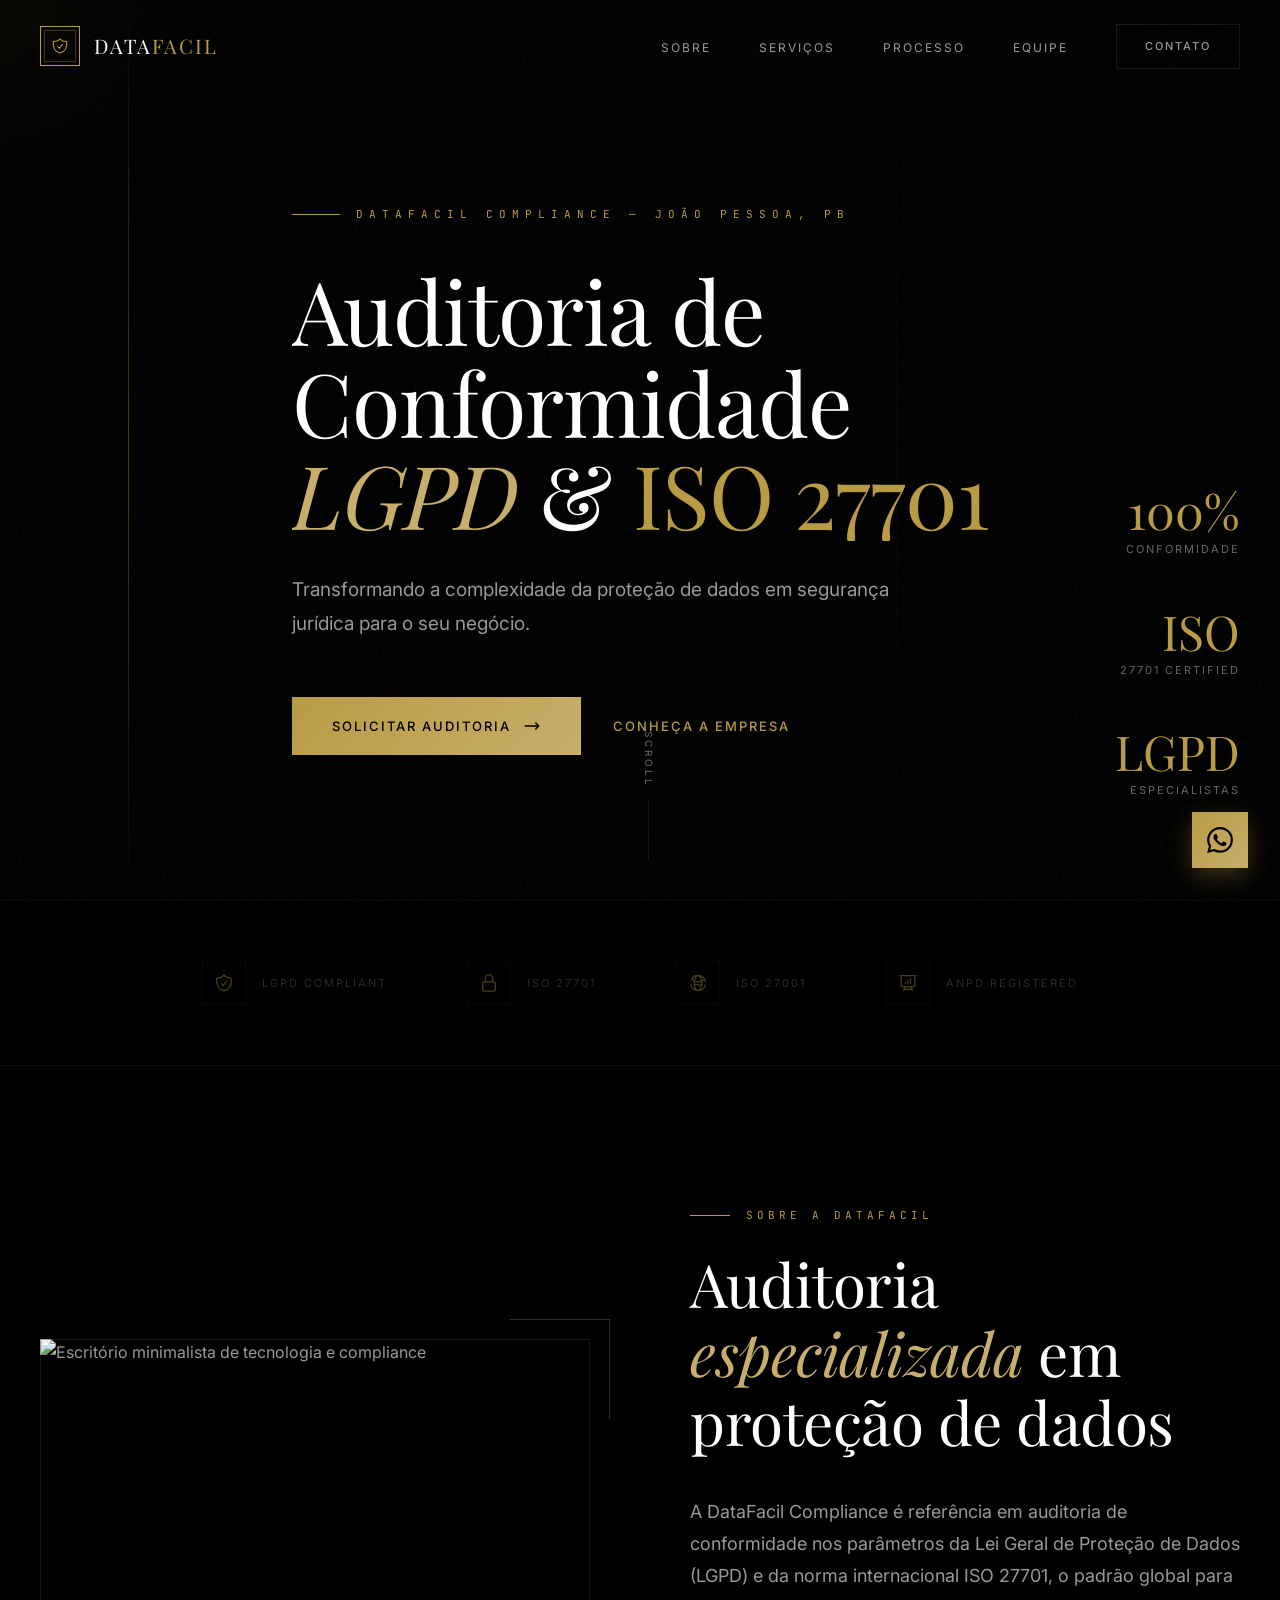
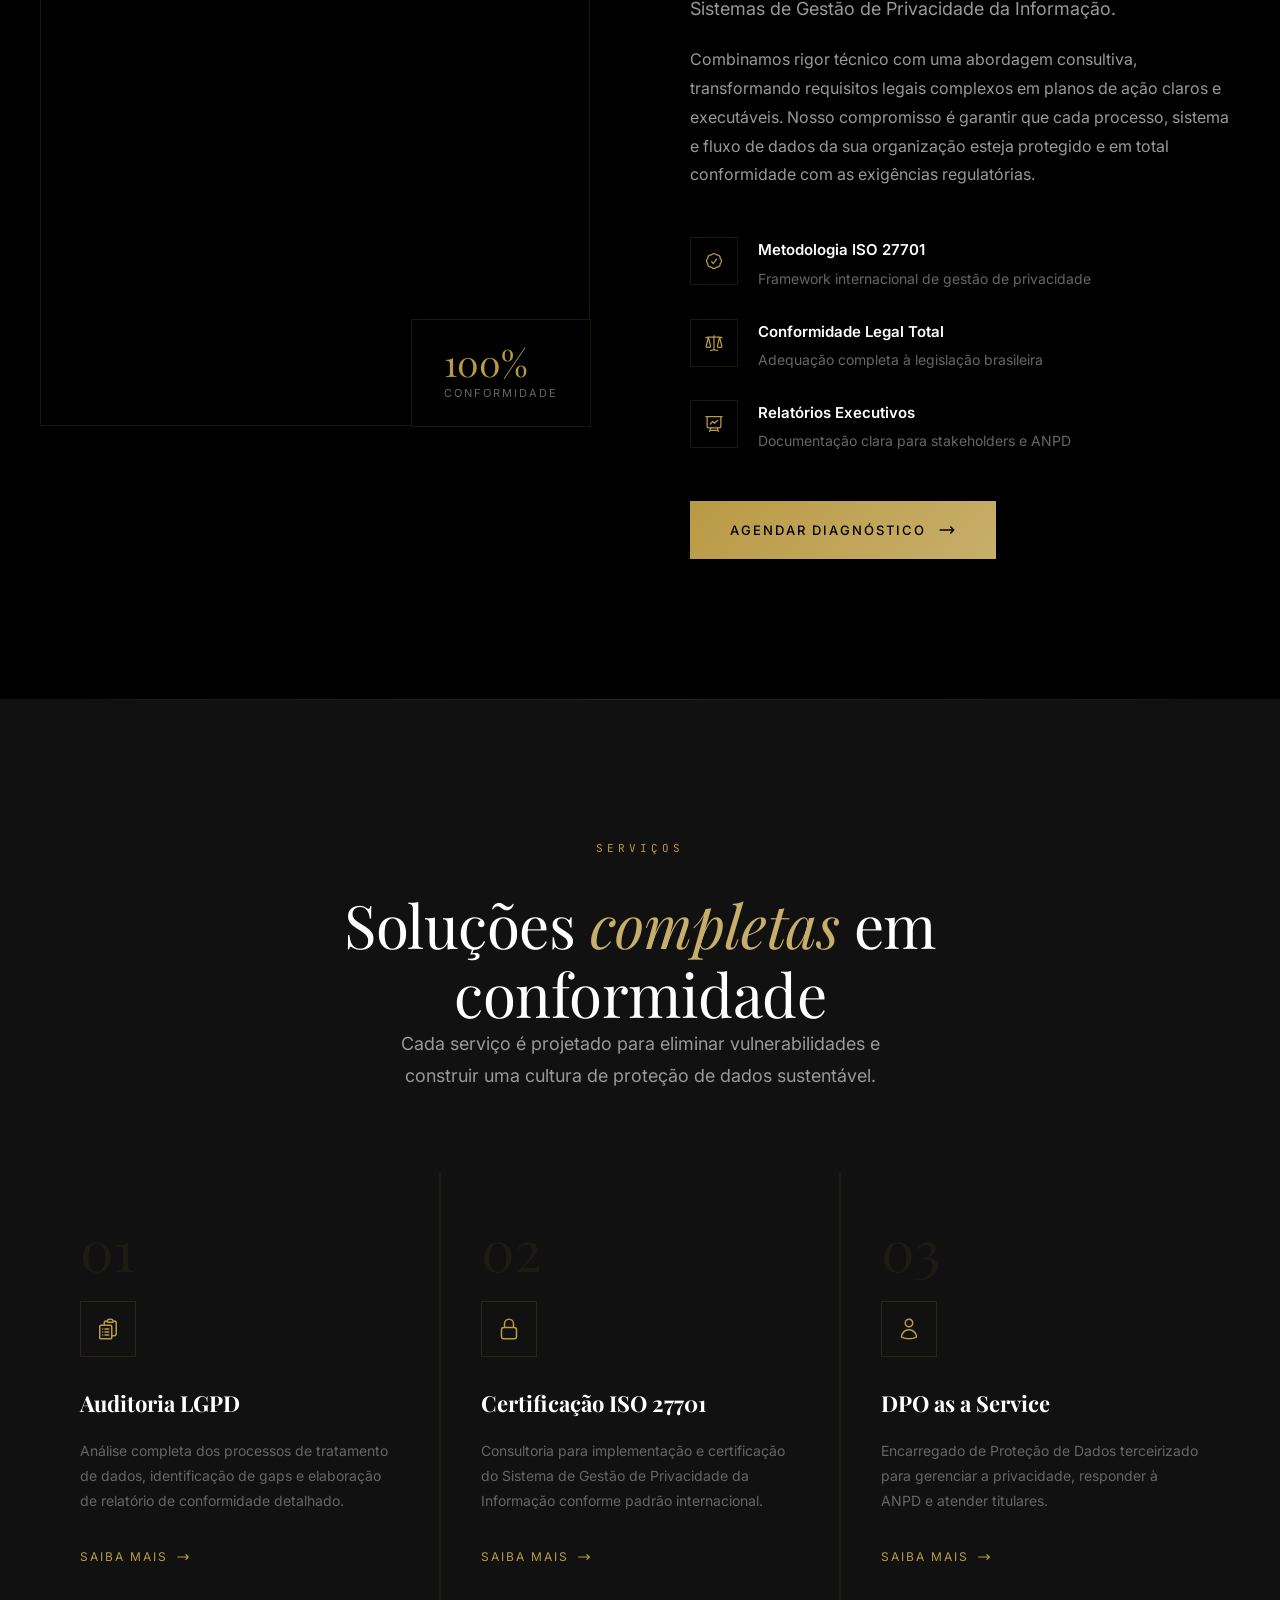
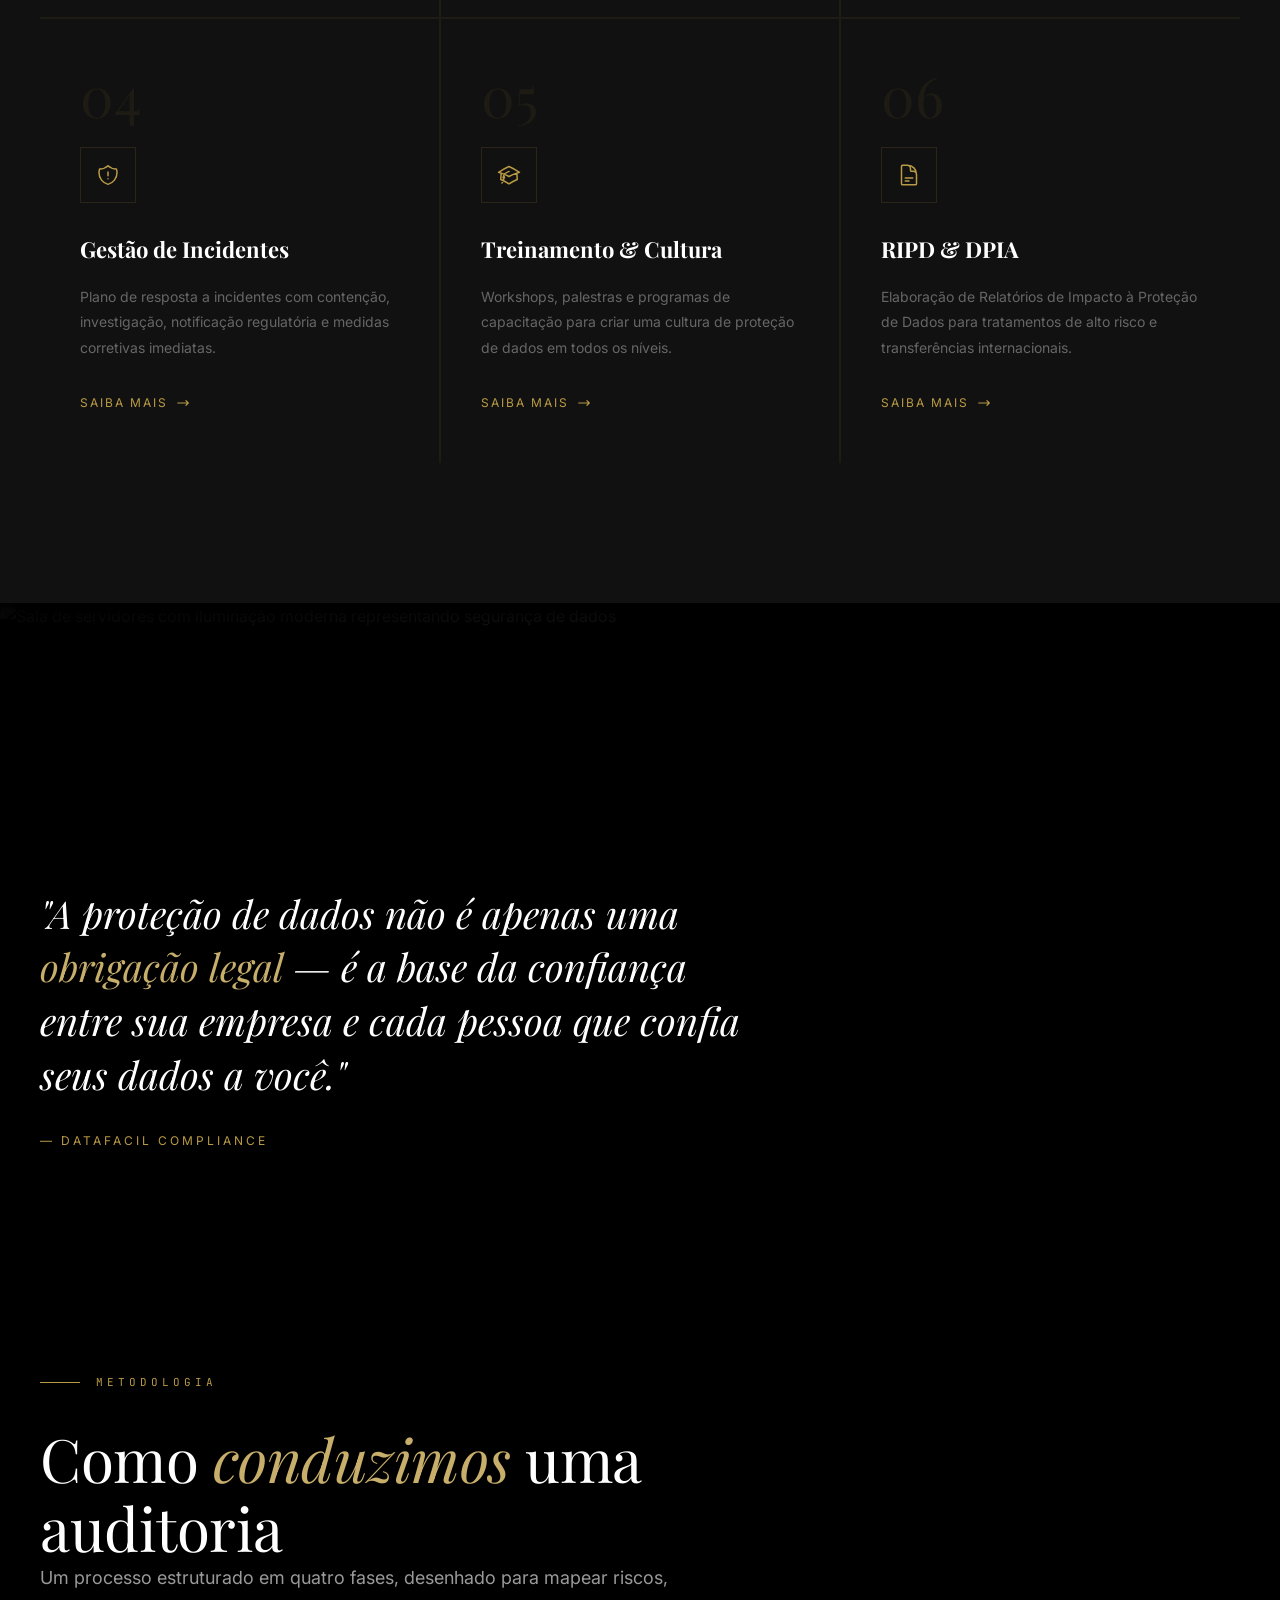
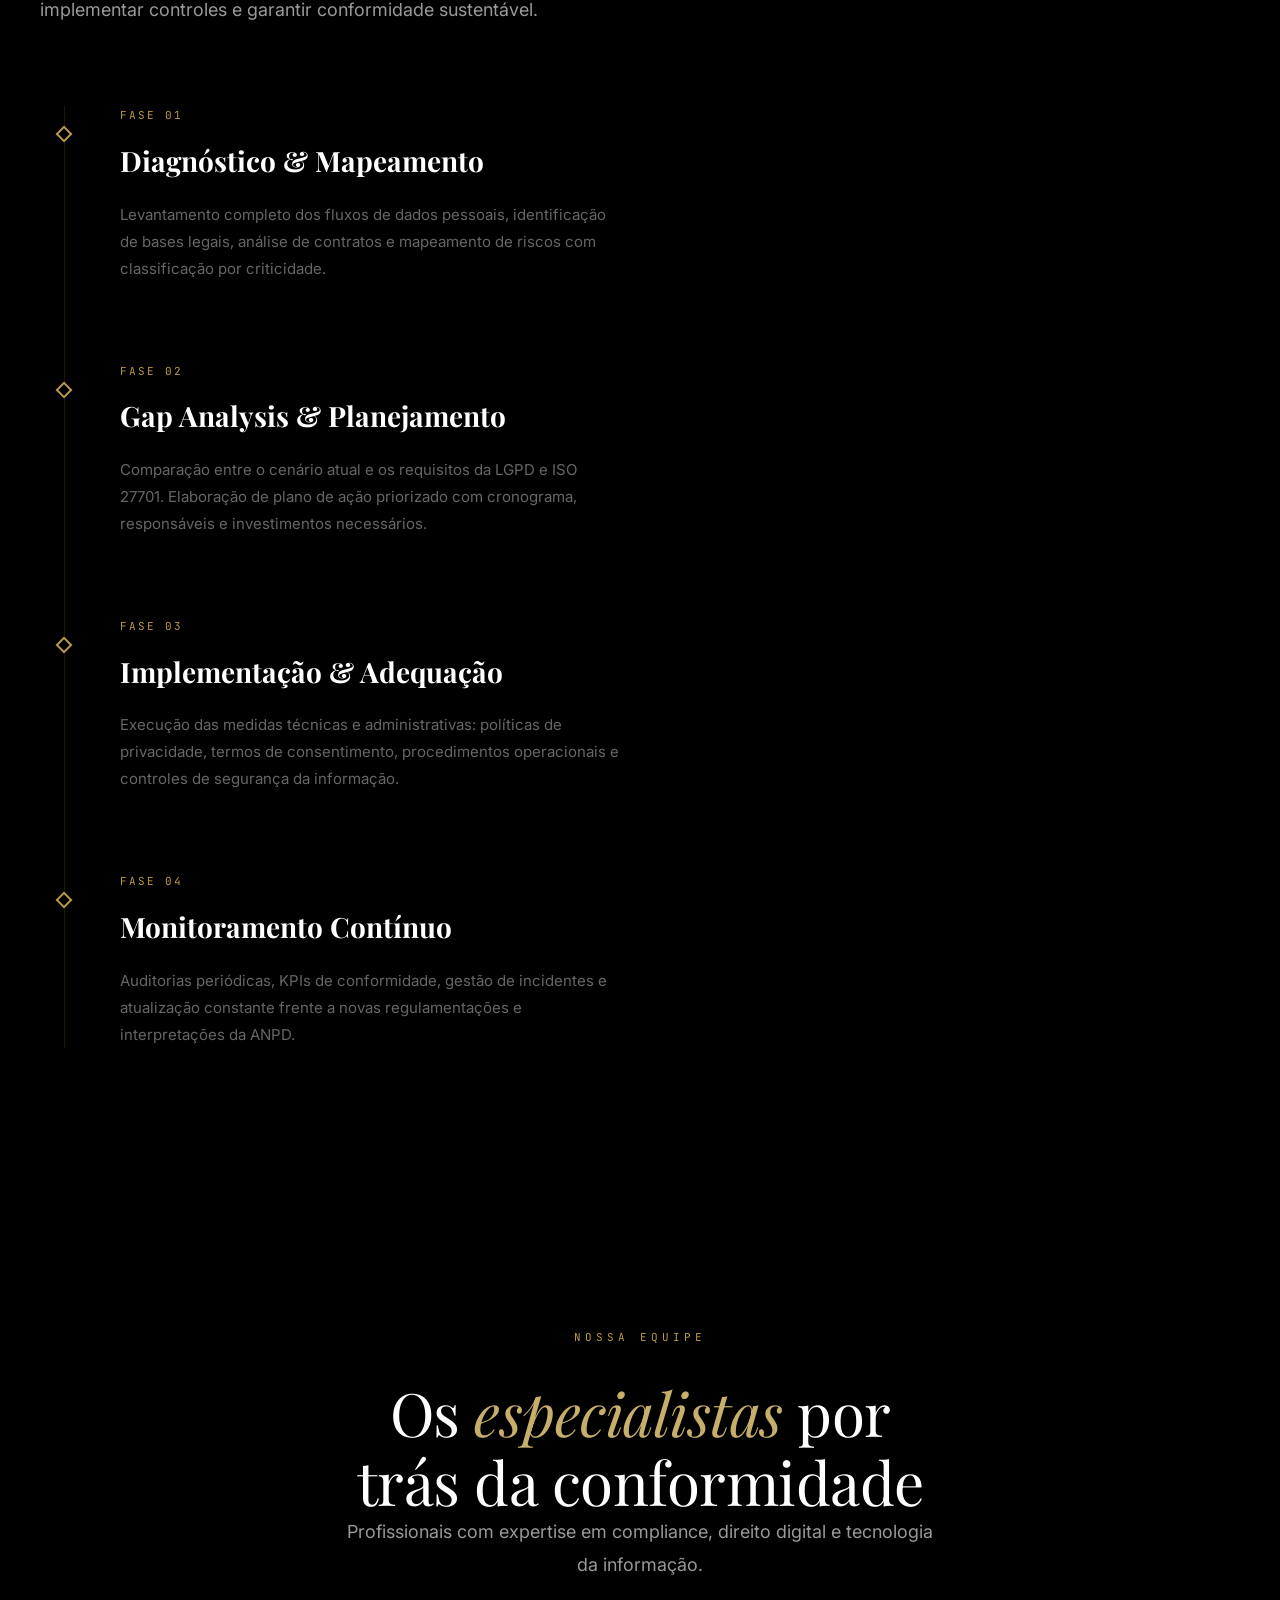
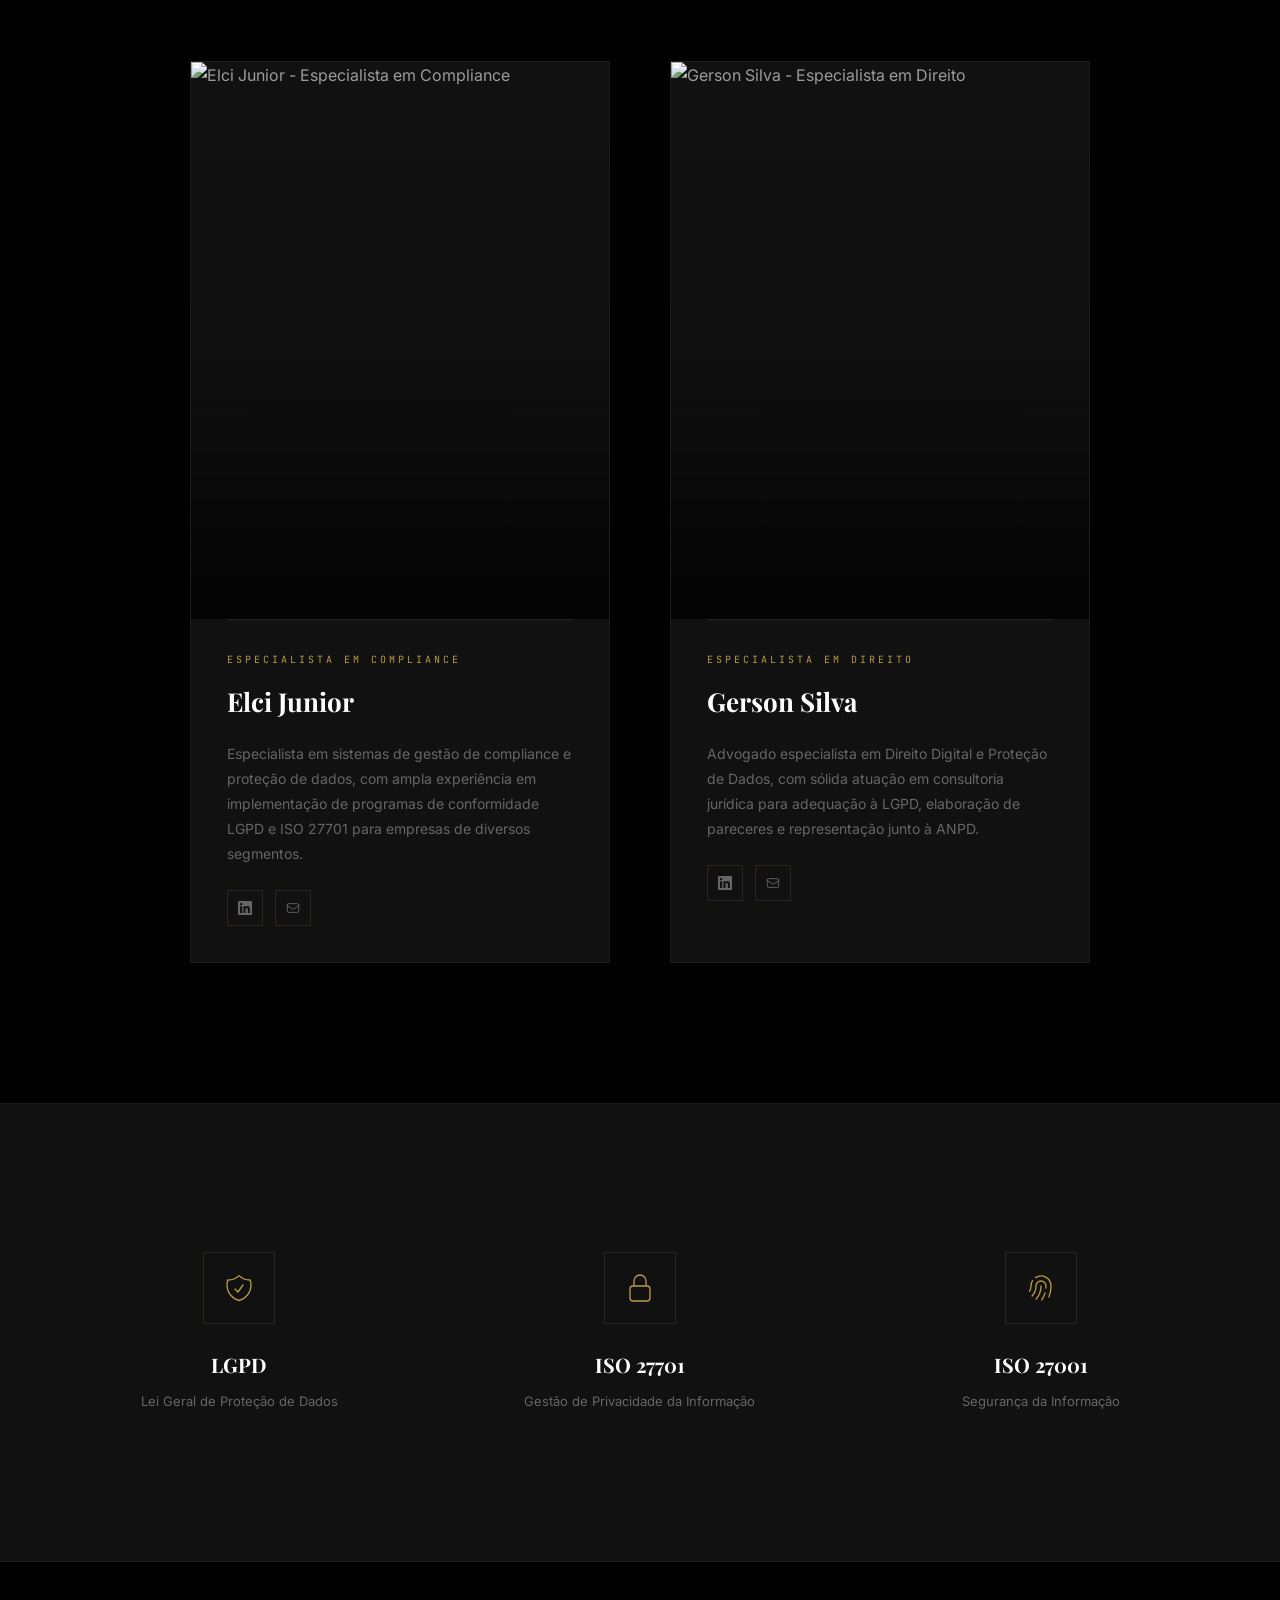
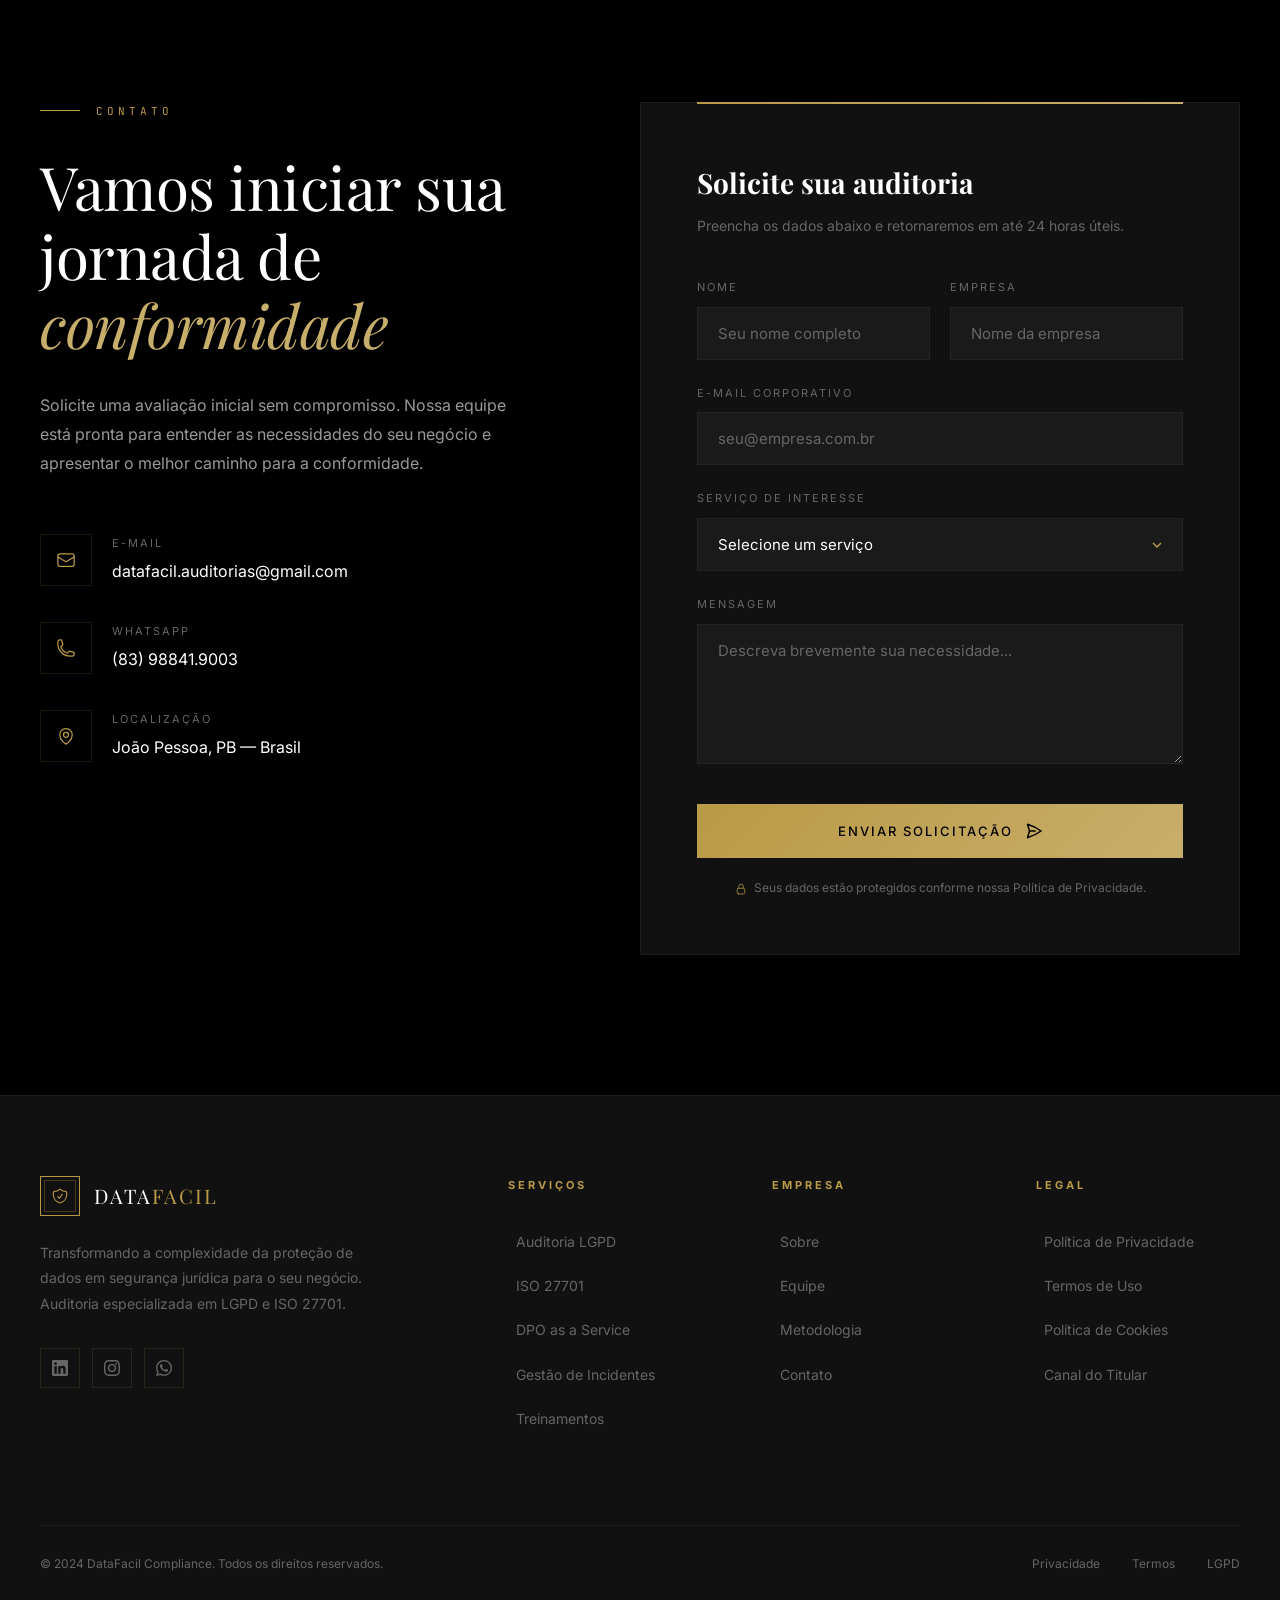
==== index.html @ f144f95c "first commit" ====
<!DOCTYPE html>
<html lang="pt-BR">
<head>
    <meta charset="UTF-8">
    <meta name="viewport" content="width=device-width, initial-scale=1.0">
    <title>DataFacil Compliance | Auditoria LGPD & ISO 27701</title>
    <link rel="preconnect" href="https://fonts.googleapis.com">
    <link rel="preconnect" href="https://fonts.gstatic.com" crossorigin>
    <link href="https://fonts.googleapis.com/css2?family=Playfair+Display:ital,wght@0,400;0,500;0,600;0,700;1,400;1,500&family=Inter:wght@300;400;500;600;700&family=JetBrains+Mono:wght@400;500&display=swap" rel="stylesheet">
    <link rel="stylesheet" href="./public/css/styles.css">
</head>
<body>

    <!-- Loader -->
    <div class="loader" id="loader">
        <div class="loader-logo">DATA<span>FACIL</span></div>
        <div class="loader-bar"></div>
    </div>

    <!-- Cursor Glow -->
    <div class="cursor-glow" id="cursorGlow"></div>

    <!-- Mobile Nav -->
    <div class="mobile-nav" id="mobileNav">
        <a href="#about" onclick="closeMobile()">Sobre</a>
        <a href="#services" onclick="closeMobile()">Serviços</a>
        <a href="#process" onclick="closeMobile()">Processo</a>
        <a href="#team" onclick="closeMobile()">Equipe</a>
        <a href="#contact" onclick="closeMobile()">Contato</a>
    </div>

    <!-- Navigation -->
    <nav class="nav" id="nav">
        <div class="container">
            <div class="nav-inner">
                <a href="#" class="nav-logo">
                    <div class="nav-logo-icon">
                        <svg xmlns="http://www.w3.org/2000/svg" fill="none" viewBox="0 0 24 24" stroke="currentColor" stroke-width="1.5">
                            <path stroke-linecap="round" stroke-linejoin="round" d="M9 12.75L11.25 15 15 9.75m-3-7.036A11.959 11.959 0 013.598 6 11.99 11.99 0 003 9.749c0 5.592 3.824 10.29 9 11.623 5.176-1.332 9-6.03 9-11.622 0-1.31-.21-2.571-.598-3.751h-.152c-3.196 0-6.1-1.248-8.25-3.285z" />
                        </svg>
                    </div>
                    <span class="nav-logo-text">DATA<span>FACIL</span></span>
                </a>
                <ul class="nav-links">
                    <li><a href="#about">Sobre</a></li>
                    <li><a href="#services">Serviços</a></li>
                    <li><a href="#process">Processo</a></li>
                    <li><a href="#team">Equipe</a></li>
                    <li><a href="#contact" class="btn btn-outline nav-cta">Contato</a></li>
                </ul>
                <button class="nav-mobile-btn" id="mobileBtn" aria-label="Menu">
                    <span></span>
                    <span></span>
                    <span></span>
                </button>
            </div>
        </div>
    </nav>

    <!-- ═══════════════════════════════════════
         HERO
    ═══════════════════════════════════════ -->
    <section class="hero">
        <div class="hero-bg">
            <div class="hero-bg-image"></div>
            <div class="hero-bg-overlay"></div>
            <div class="hero-grain"></div>
            <div class="hero-line-deco"></div>
            <div class="hero-line-deco"></div>
            <div class="hero-line-deco"></div>
            <div class="hero-line-deco"></div>
        </div>
        <div class="container">
            <div class="hero-content">
                <div class="hero-eyebrow">
                    DataFacil Compliance — João Pessoa, PB
                </div>
                <h1 class="hero-title heading-xl">
                    <span class="line">Auditoria de</span>
                    <span class="line">Conformidade</span>
                    <span class="line"><em class="text-italic">LGPD</em> & <span class="text-gold">ISO 27701</span></span>
                </h1>
                <p class="hero-subtitle">
                    Transformando a complexidade da proteção de dados em segurança jurídica para o seu negócio.
                </p>
                <div class="hero-actions">
                    <a href="#contact" class="btn btn-primary">
                        <span>Solicitar Auditoria</span>
                        <svg xmlns="http://www.w3.org/2000/svg" width="18" height="18" fill="none" viewBox="0 0 24 24" stroke="currentColor" stroke-width="2">
                            <path stroke-linecap="round" stroke-linejoin="round" d="M17 8l4 4m0 0l-4 4m4-4H3" />
                        </svg>
                    </a>
                    <a href="#about" class="btn btn-text">
                        <span>Conheça a empresa</span>
                    </a>
                </div>
            </div>
            <div class="hero-stats">
                <div class="hero-stat">
                    <div class="hero-stat-number">100%</div>
                    <div class="hero-stat-label">Conformidade</div>
                </div>
                <div class="hero-stat">
                    <div class="hero-stat-number">ISO</div>
                    <div class="hero-stat-label">27701 Certified</div>
                </div>
                <div class="hero-stat">
                    <div class="hero-stat-number">LGPD</div>
                    <div class="hero-stat-label">Especialistas</div>
                </div>
            </div>
        </div>
        <div class="hero-scroll">
            <span class="hero-scroll-text">Scroll</span>
            <div class="hero-scroll-line"></div>
        </div>
    </section>

    <!-- Trust Bar -->
    <div class="trust-bar">
        <div class="container">
            <div class="trust-inner">
                <div class="trust-item">
                    <div class="trust-icon">
                        <svg xmlns="http://www.w3.org/2000/svg" fill="none" viewBox="0 0 24 24" stroke="currentColor" stroke-width="1.5">
                            <path stroke-linecap="round" stroke-linejoin="round" d="M9 12.75L11.25 15 15 9.75m-3-7.036A11.959 11.959 0 013.598 6 11.99 11.99 0 003 9.749c0 5.592 3.824 10.29 9 11.623 5.176-1.332 9-6.03 9-11.622 0-1.31-.21-2.571-.598-3.751h-.152c-3.196 0-6.1-1.248-8.25-3.285z" />
                        </svg>
                    </div>
                    <span class="trust-text">LGPD Compliant</span>
                </div>
                <div class="trust-item">
                    <div class="trust-icon">
                        <svg xmlns="http://www.w3.org/2000/svg" fill="none" viewBox="0 0 24 24" stroke="currentColor" stroke-width="1.5">
                            <path stroke-linecap="round" stroke-linejoin="round" d="M16.5 10.5V6.75a4.5 4.5 0 10-9 0v3.75m-.75 11.25h10.5a2.25 2.25 0 002.25-2.25v-6.75a2.25 2.25 0 00-2.25-2.25H6.75a2.25 2.25 0 00-2.25 2.25v6.75a2.25 2.25 0 002.25 2.25z" />
                        </svg>
                    </div>
                    <span class="trust-text">ISO 27701</span>
                </div>
                <div class="trust-item">
                    <div class="trust-icon">
                        <svg xmlns="http://www.w3.org/2000/svg" fill="none" viewBox="0 0 24 24" stroke="currentColor" stroke-width="1.5">
                            <path stroke-linecap="round" stroke-linejoin="round" d="M12 21a9.004 9.004 0 008.716-6.747M12 21a9.004 9.004 0 01-8.716-6.747M12 21c2.485 0 4.5-4.03 4.5-9S14.485 3 12 3m0 18c-2.485 0-4.5-4.03-4.5-9S9.515 3 12 3m0 0a8.997 8.997 0 017.843 4.582M12 3a8.997 8.997 0 00-7.843 4.582m15.686 0A11.953 11.953 0 0112 10.5c-2.998 0-5.74-1.1-7.843-2.918m15.686 0A8.959 8.959 0 0121 9.749c0 .328-.017.653-.051.974m-4.592 3.524A11.959 11.959 0 0112 14.25c-1.557 0-3.043-.296-4.408-.84" />
                        </svg>
                    </div>
                    <span class="trust-text">ISO 27001</span>
                </div>
                <div class="trust-item">
                    <div class="trust-icon">
                        <svg xmlns="http://www.w3.org/2000/svg" fill="none" viewBox="0 0 24 24" stroke="currentColor" stroke-width="1.5">
                            <path stroke-linecap="round" stroke-linejoin="round" d="M3.75 3v11.25A2.25 2.25 0 006 16.5h2.25M3.75 3h-1.5m1.5 0h16.5m0 0h1.5m-1.5 0v11.25A2.25 2.25 0 0118 16.5h-2.25m-7.5 0h7.5m-7.5 0l-1 3m8.5-3l1 3m0 0l.5 1.5m-.5-1.5h-9.5m0 0l-.5 1.5M9 11.25v1.5M12 9v3.75m3-6v6" />
                        </svg>
                    </div>
                    <span class="trust-text">ANPD Registered</span>
                </div>
            </div>
        </div>
    </div>

    <!-- ═══════════════════════════════════════
         ABOUT SECTION
    ═══════════════════════════════════════ -->
    <section class="section about" id="about">
        <div class="container">
            <div class="about-grid">
                <div class="about-image-container reveal">
                    <div class="about-image-deco"></div>
                    <div class="about-image-frame">
                        <img src="https://images.unsplash.com/photo-1551434678-e076c223a692?w=700&h=900&fit=crop&q=80" alt="Escritório minimalista de tecnologia e compliance">
                        <div class="about-image-overlay"></div>
                    </div>
                    <div class="about-image-tag">
                        <div class="about-image-tag-number">100%</div>
                        <div class="about-image-tag-text">Conformidade</div>
                    </div>
                </div>
                <div class="about-text-content">
                    <div class="section-label reveal">Sobre a DataFacil</div>
                    <h2 class="heading-lg reveal reveal-delay-1">
                        Auditoria <em class="text-italic">especializada</em> em proteção de dados
                    </h2>
                    <div class="about-description reveal reveal-delay-2">
                        <p class="body-lg">
                            A DataFacil Compliance é referência em auditoria de conformidade nos parâmetros da Lei Geral de Proteção de Dados (LGPD) e da norma internacional ISO 27701, o padrão global para Sistemas de Gestão de Privacidade da Informação.
                        </p>
                        <p class="body-md">
                            Combinamos rigor técnico com uma abordagem consultiva, transformando requisitos legais complexos em planos de ação claros e executáveis. Nosso compromisso é garantir que cada processo, sistema e fluxo de dados da sua organização esteja protegido e em total conformidade com as exigências regulatórias.
                        </p>
                    </div>
                    <div class="about-features reveal reveal-delay-3">
                        <div class="about-feature">
                            <div class="about-feature-icon">
                                <svg xmlns="http://www.w3.org/2000/svg" fill="none" viewBox="0 0 24 24" stroke="currentColor" stroke-width="1.5">
                                    <path stroke-linecap="round" stroke-linejoin="round" d="M9 12.75L11.25 15 15 9.75M21 12c0 1.268-.63 2.39-1.593 3.068a3.745 3.745 0 01-1.043 3.296 3.745 3.745 0 01-3.296 1.043A3.745 3.745 0 0112 21c-1.268 0-2.39-.63-3.068-1.593a3.746 3.746 0 01-3.296-1.043 3.745 3.745 0 01-1.043-3.296A3.745 3.745 0 013 12c0-1.268.63-2.39 1.593-3.068a3.745 3.745 0 011.043-3.296 3.746 3.746 0 013.296-1.043A3.746 3.746 0 0112 3c1.268 0 2.39.63 3.068 1.593a3.746 3.746 0 013.296 1.043 3.746 3.746 0 011.043 3.296A3.745 3.745 0 0121 12z" />
                                </svg>
                            </div>
                            <div>
                                <h4>Metodologia ISO 27701</h4>
                                <p>Framework internacional de gestão de privacidade</p>
                            </div>
                        </div>
                        <div class="about-feature">
                            <div class="about-feature-icon">
                                <svg xmlns="http://www.w3.org/2000/svg" fill="none" viewBox="0 0 24 24" stroke="currentColor" stroke-width="1.5">
                                    <path stroke-linecap="round" stroke-linejoin="round" d="M12 3v17.25m0 0c-1.472 0-2.882.265-4.185.75M12 20.25c1.472 0 2.882.265 4.185.75M18.75 4.97A48.416 48.416 0 0012 4.5c-2.291 0-4.545.16-6.75.47m13.5 0c1.01.143 2.01.317 3 .52m-3-.52l2.62 10.726c.122.499-.106 1.028-.589 1.202a5.988 5.988 0 01-2.031.352 5.988 5.988 0 01-2.031-.352c-.483-.174-.711-.703-.59-1.202L18.75 4.971zm-16.5.52c.99-.203 1.99-.377 3-.52m0 0l2.62 10.726c.122.499-.106 1.028-.589 1.202a5.989 5.989 0 01-2.031.352 5.989 5.989 0 01-2.031-.352c-.483-.174-.711-.703-.59-1.202L5.25 4.971z" />
                                </svg>
                            </div>
                            <div>
                                <h4>Conformidade Legal Total</h4>
                                <p>Adequação completa à legislação brasileira</p>
                            </div>
                        </div>
                        <div class="about-feature">
                            <div class="about-feature-icon">
                                <svg xmlns="http://www.w3.org/2000/svg" fill="none" viewBox="0 0 24 24" stroke="currentColor" stroke-width="1.5">
                                    <path stroke-linecap="round" stroke-linejoin="round" d="M3.75 3v11.25A2.25 2.25 0 006 16.5h2.25M3.75 3h-1.5m1.5 0h16.5m0 0h1.5m-1.5 0v11.25A2.25 2.25 0 0118 16.5h-2.25m-7.5 0h7.5m-7.5 0l-1 3m8.5-3l1 3m0 0l.5 1.5m-.5-1.5h-9.5m0 0l-.5 1.5m.75-9l3-3 2.148 2.148A12.061 12.061 0 0116.5 7.605" />
                                </svg>
                            </div>
                            <div>
                                <h4>Relatórios Executivos</h4>
                                <p>Documentação clara para stakeholders e ANPD</p>
                            </div>
                        </div>
                    </div>
                    <a href="#contact" class="btn btn-primary reveal reveal-delay-4">
                        <span>Agendar Diagnóstico</span>
                        <svg xmlns="http://www.w3.org/2000/svg" width="18" height="18" fill="none" viewBox="0 0 24 24" stroke="currentColor" stroke-width="2">
                            <path stroke-linecap="round" stroke-linejoin="round" d="M17 8l4 4m0 0l-4 4m4-4H3" />
                        </svg>
                    </a>
                </div>
            </div>
        </div>
    </section>

    <!-- ═══════════════════════════════════════
         SERVICES SECTION
    ═══════════════════════════════════════ -->
    <section class="section services" id="services">
        <div class="container">
            <div class="services-header">
                <div class="section-label reveal">Serviços</div>
                <h2 class="heading-lg reveal reveal-delay-1">
                    Soluções <em class="text-italic">completas</em> em conformidade
                </h2>
                <p class="body-lg reveal reveal-delay-2">
                    Cada serviço é projetado para eliminar vulnerabilidades e construir uma cultura de proteção de dados sustentável.
                </p>
            </div>
            <div class="services-grid">
                <div class="service-card reveal">
                    <div class="service-number">01</div>
                    <div class="service-icon-wrap">
                        <svg xmlns="http://www.w3.org/2000/svg" fill="none" viewBox="0 0 24 24" stroke="currentColor" stroke-width="1.5">
                            <path stroke-linecap="round" stroke-linejoin="round" d="M9 12h3.75M9 15h3.75M9 18h3.75m3 .75H18a2.25 2.25 0 002.25-2.25V6.108c0-1.135-.845-2.098-1.976-2.192a48.424 48.424 0 00-1.123-.08m-5.801 0c-.065.21-.1.433-.1.664 0 .414.336.75.75.75h4.5a.75.75 0 00.75-.75 2.25 2.25 0 00-.1-.664m-5.8 0A2.251 2.251 0 0113.5 2.25H15a2.25 2.25 0 012.15 1.586m-5.8 0c-.376.023-.75.05-1.124.08C9.095 4.01 8.25 4.973 8.25 6.108V8.25m0 0H4.875c-.621 0-1.125.504-1.125 1.125v11.25c0 .621.504 1.125 1.125 1.125h9.75c.621 0 1.125-.504 1.125-1.125V9.375c0-.621-.504-1.125-1.125-1.125H8.25zM6.75 12h.008v.008H6.75V12zm0 3h.008v.008H6.75V15zm0 3h.008v.008H6.75V18z" />
                        </svg>
                    </div>
                    <h3 class="service-title">Auditoria LGPD</h3>
                    <p class="service-desc">Análise completa dos processos de tratamento de dados, identificação de gaps e elaboração de relatório de conformidade detalhado.</p>
                    <a href="#contact" class="service-link">
                        Saiba mais
                        <svg xmlns="http://www.w3.org/2000/svg" fill="none" viewBox="0 0 24 24" stroke="currentColor" stroke-width="2"><path stroke-linecap="round" stroke-linejoin="round" d="M17 8l4 4m0 0l-4 4m4-4H3" /></svg>
                    </a>
                </div>
                <div class="service-card reveal">
                    <div class="service-number">02</div>
                    <div class="service-icon-wrap">
                        <svg xmlns="http://www.w3.org/2000/svg" fill="none" viewBox="0 0 24 24" stroke="currentColor" stroke-width="1.5">
                            <path stroke-linecap="round" stroke-linejoin="round" d="M16.5 10.5V6.75a4.5 4.5 0 10-9 0v3.75m-.75 11.25h10.5a2.25 2.25 0 002.25-2.25v-6.75a2.25 2.25 0 00-2.25-2.25H6.75a2.25 2.25 0 00-2.25 2.25v6.75a2.25 2.25 0 002.25 2.25z" />
                        </svg>
                    </div>
                    <h3 class="service-title">Certificação ISO 27701</h3>
                    <p class="service-desc">Consultoria para implementação e certificação do Sistema de Gestão de Privacidade da Informação conforme padrão internacional.</p>
                    <a href="#contact" class="service-link">
                        Saiba mais
                        <svg xmlns="http://www.w3.org/2000/svg" fill="none" viewBox="0 0 24 24" stroke="currentColor" stroke-width="2"><path stroke-linecap="round" stroke-linejoin="round" d="M17 8l4 4m0 0l-4 4m4-4H3" /></svg>
                    </a>
                </div>
                <div class="service-card reveal">
                    <div class="service-number">03</div>
                    <div class="service-icon-wrap">
                        <svg xmlns="http://www.w3.org/2000/svg" fill="none" viewBox="0 0 24 24" stroke="currentColor" stroke-width="1.5">
                            <path stroke-linecap="round" stroke-linejoin="round" d="M15.75 6a3.75 3.75 0 11-7.5 0 3.75 3.75 0 017.5 0zM4.501 20.118a7.5 7.5 0 0114.998 0A17.933 17.933 0 0112 21.75c-2.676 0-5.216-.584-7.499-1.632z" />
                        </svg>
                    </div>
                    <h3 class="service-title">DPO as a Service</h3>
                    <p class="service-desc">Encarregado de Proteção de Dados terceirizado para gerenciar a privacidade, responder à ANPD e atender titulares.</p>
                    <a href="#contact" class="service-link">
                        Saiba mais
                        <svg xmlns="http://www.w3.org/2000/svg" fill="none" viewBox="0 0 24 24" stroke="currentColor" stroke-width="2"><path stroke-linecap="round" stroke-linejoin="round" d="M17 8l4 4m0 0l-4 4m4-4H3" /></svg>
                    </a>
                </div>
                <div class="service-card reveal">
                    <div class="service-number">04</div>
                    <div class="service-icon-wrap">
                        <svg xmlns="http://www.w3.org/2000/svg" fill="none" viewBox="0 0 24 24" stroke="currentColor" stroke-width="1.5">
                            <path stroke-linecap="round" stroke-linejoin="round" d="M12 9v3.75m0-10.036A11.959 11.959 0 013.598 6 11.99 11.99 0 003 9.75c0 5.592 3.824 10.29 9 11.622 5.176-1.332 9-6.03 9-11.622 0-1.31-.21-2.57-.598-3.75h-.152c-3.196 0-6.1-1.249-8.25-3.286zm0 13.036h.008v.008H12v-.008z" />
                        </svg>
                    </div>
                    <h3 class="service-title">Gestão de Incidentes</h3>
                    <p class="service-desc">Plano de resposta a incidentes com contenção, investigação, notificação regulatória e medidas corretivas imediatas.</p>
                    <a href="#contact" class="service-link">
                        Saiba mais
                        <svg xmlns="http://www.w3.org/2000/svg" fill="none" viewBox="0 0 24 24" stroke="currentColor" stroke-width="2"><path stroke-linecap="round" stroke-linejoin="round" d="M17 8l4 4m0 0l-4 4m4-4H3" /></svg>
                    </a>
                </div>
                <div class="service-card reveal">
                    <div class="service-number">05</div>
                    <div class="service-icon-wrap">
                        <svg xmlns="http://www.w3.org/2000/svg" fill="none" viewBox="0 0 24 24" stroke="currentColor" stroke-width="1.5">
                            <path stroke-linecap="round" stroke-linejoin="round" d="M4.26 10.147a60.436 60.436 0 00-.491 6.347A48.627 48.627 0 0112 20.904a48.627 48.627 0 018.232-4.41 60.46 60.46 0 00-.491-6.347m-15.482 0a50.57 50.57 0 00-2.658-.813A59.905 59.905 0 0112 3.493a59.902 59.902 0 0110.399 5.84c-.896.248-1.783.52-2.658.814m-15.482 0A50.697 50.697 0 0112 13.489a50.702 50.702 0 017.74-3.342M6.75 15a.75.75 0 100-1.5.75.75 0 000 1.5zm0 0v-3.675A55.378 55.378 0 0112 8.443m-7.007 11.55A5.981 5.981 0 006.75 15.75v-1.5" />
                        </svg>
                    </div>
                    <h3 class="service-title">Treinamento & Cultura</h3>
                    <p class="service-desc">Workshops, palestras e programas de capacitação para criar uma cultura de proteção de dados em todos os níveis.</p>
                    <a href="#contact" class="service-link">
                        Saiba mais
                        <svg xmlns="http://www.w3.org/2000/svg" fill="none" viewBox="0 0 24 24" stroke="currentColor" stroke-width="2"><path stroke-linecap="round" stroke-linejoin="round" d="M17 8l4 4m0 0l-4 4m4-4H3" /></svg>
                    </a>
                </div>
                <div class="service-card reveal">
                    <div class="service-number">06</div>
                    <div class="service-icon-wrap">
                        <svg xmlns="http://www.w3.org/2000/svg" fill="none" viewBox="0 0 24 24" stroke="currentColor" stroke-width="1.5">
                            <path stroke-linecap="round" stroke-linejoin="round" d="M19.5 14.25v-2.625a3.375 3.375 0 00-3.375-3.375h-1.5A1.125 1.125 0 0113.5 7.125v-1.5a3.375 3.375 0 00-3.375-3.375H8.25m0 12.75h7.5m-7.5 3H12M10.5 2.25H5.625c-.621 0-1.125.504-1.125 1.125v17.25c0 .621.504 1.125 1.125 1.125h12.75c.621 0 1.125-.504 1.125-1.125V11.25a9 9 0 00-9-9z" />
                        </svg>
                    </div>
                    <h3 class="service-title">RIPD & DPIA</h3>
                    <p class="service-desc">Elaboração de Relatórios de Impacto à Proteção de Dados para tratamentos de alto risco e transferências internacionais.</p>
                    <a href="#contact" class="service-link">
                        Saiba mais
                        <svg xmlns="http://www.w3.org/2000/svg" fill="none" viewBox="0 0 24 24" stroke="currentColor" stroke-width="2"><path stroke-linecap="round" stroke-linejoin="round" d="M17 8l4 4m0 0l-4 4m4-4H3" /></svg>
                    </a>
                </div>
            </div>
        </div>
    </section>

    <!-- ═══════════════════════════════════════
         SHOWCASE / IMAGE BAND
    ═══════════════════════════════════════ -->
    <section class="showcase">
        <div class="showcase-image">
            <img src="https://images.unsplash.com/photo-1563986768609-322da13575f2?w=1920&q=80&auto=format" alt="Sala de servidores com iluminação moderna representando segurança de dados">
            <div class="showcase-overlay"></div>
        </div>
        <div class="showcase-content">
            <div class="container">
                <blockquote class="showcase-quote reveal">
                    "A proteção de dados não é apenas uma <span>obrigação legal</span> — é a base da confiança entre sua empresa e cada pessoa que confia seus dados a você."
                </blockquote>
                <cite class="showcase-author reveal reveal-delay-1">— DataFacil Compliance</cite>
            </div>
        </div>
    </section>

    <!-- ═══════════════════════════════════════
         PROCESS SECTION
    ═══════════════════════════════════════ -->
    <section class="section process" id="process">
        <div class="container">
            <div class="process-header">
                <div class="section-label reveal">Metodologia</div>
                <h2 class="heading-lg reveal reveal-delay-1">
                    Como <em class="text-italic">conduzimos</em> uma auditoria
                </h2>
                <p class="body-lg reveal reveal-delay-2 process-desc-spacing">
                    Um processo estruturado em quatro fases, desenhado para mapear riscos, implementar controles e garantir conformidade sustentável.
                </p>
            </div>
            <div class="process-timeline">
                <div class="process-step reveal">
                    <div class="process-dot"><div class="process-dot-inner"></div></div>
                    <div class="process-step-number">FASE 01</div>
                    <h3>Diagnóstico & Mapeamento</h3>
                    <p>Levantamento completo dos fluxos de dados pessoais, identificação de bases legais, análise de contratos e mapeamento de riscos com classificação por criticidade.</p>
                </div>
                <div class="process-step reveal">
                    <div class="process-dot"><div class="process-dot-inner"></div></div>
                    <div class="process-step-number">FASE 02</div>
                    <h3>Gap Analysis & Planejamento</h3>
                    <p>Comparação entre o cenário atual e os requisitos da LGPD e ISO 27701. Elaboração de plano de ação priorizado com cronograma, responsáveis e investimentos necessários.</p>
                </div>
                <div class="process-step reveal">
                    <div class="process-dot"><div class="process-dot-inner"></div></div>
                    <div class="process-step-number">FASE 03</div>
                    <h3>Implementação & Adequação</h3>
                    <p>Execução das medidas técnicas e administrativas: políticas de privacidade, termos de consentimento, procedimentos operacionais e controles de segurança da informação.</p>
                </div>
                <div class="process-step reveal">
                    <div class="process-dot"><div class="process-dot-inner"></div></div>
                    <div class="process-step-number">FASE 04</div>
                    <h3>Monitoramento Contínuo</h3>
                    <p>Auditorias periódicas, KPIs de conformidade, gestão de incidentes e atualização constante frente a novas regulamentações e interpretações da ANPD.</p>
                </div>
            </div>
        </div>
    </section>

    <!-- ═══════════════════════════════════════
         TEAM SECTION
    ═══════════════════════════════════════ -->
    <section class="section team" id="team">
        <div class="container">
            <div class="team-header">
                <div class="section-label reveal">Nossa Equipe</div>
                <h2 class="heading-lg reveal reveal-delay-1">
                    Os <em class="text-italic">especialistas</em> por trás da conformidade
                </h2>
                <p class="body-lg reveal reveal-delay-2 process-desc-spacing">
                    Profissionais com expertise em compliance, direito digital e tecnologia da informação.
                </p>
            </div>
            <div class="team-grid">
                <div class="team-card reveal">
                    <div class="team-card-image">
                        <img src="https://images.unsplash.com/photo-1560250097-0b93528c311a?w=600&h=800&fit=crop&q=80&crop=face" alt="Elci Junior - Especialista em Compliance">
                        <div class="team-card-image-overlay"></div>
                    </div>
                    <div class="team-card-content">
                        <div class="team-role">Especialista em Compliance</div>
                        <h3 class="team-name">Elci Junior</h3>
                        <p class="team-bio">Especialista em sistemas de gestão de compliance e proteção de dados, com ampla experiência em implementação de programas de conformidade LGPD e ISO 27701 para empresas de diversos segmentos.</p>
                        <div class="team-social">
                            <a href="#" aria-label="LinkedIn">
                                <svg xmlns="http://www.w3.org/2000/svg" fill="currentColor" viewBox="0 0 24 24"><path d="M20.447 20.452h-3.554v-5.569c0-1.328-.027-3.037-1.852-3.037-1.853 0-2.136 1.445-2.136 2.939v5.667H9.351V9h3.414v1.561h.046c.477-.9 1.637-1.85 3.37-1.85 3.601 0 4.267 2.37 4.267 5.455v6.286zM5.337 7.433c-1.144 0-2.063-.926-2.063-2.065 0-1.138.92-2.063 2.063-2.063 1.14 0 2.064.925 2.064 2.063 0 1.139-.925 2.065-2.064 2.065zm1.782 13.019H3.555V9h3.564v11.452zM22.225 0H1.771C.792 0 0 .774 0 1.729v20.542C0 23.227.792 24 1.771 24h20.451C23.2 24 24 23.227 24 22.271V1.729C24 .774 23.2 0 22.222 0h.003z"/></svg>
                            </a>
                            <a href="mailto:datafacil.auditorias@gmail.com" aria-label="Email">
                                <svg xmlns="http://www.w3.org/2000/svg" fill="none" viewBox="0 0 24 24" stroke="currentColor" stroke-width="1.5"><path stroke-linecap="round" stroke-linejoin="round" d="M21.75 6.75v10.5a2.25 2.25 0 01-2.25 2.25h-15a2.25 2.25 0 01-2.25-2.25V6.75m19.5 0A2.25 2.25 0 0019.5 4.5h-15a2.25 2.25 0 00-2.25 2.25m19.5 0v.243a2.25 2.25 0 01-1.07 1.916l-7.5 4.615a2.25 2.25 0 01-2.36 0L3.32 8.91a2.25 2.25 0 01-1.07-1.916V6.75" /></svg>
                            </a>
                        </div>
                    </div>
                </div>
                <div class="team-card reveal reveal-delay-2">
                    <div class="team-card-image">
                        <img src="https://images.unsplash.com/photo-1507003211169-0a1dd7228f2d?w=600&h=800&fit=crop&q=80&crop=face" alt="Gerson Silva - Especialista em Direito">
                        <div class="team-card-image-overlay"></div>
                    </div>
                    <div class="team-card-content">
                        <div class="team-role">Especialista em Direito</div>
                        <h3 class="team-name">Gerson Silva</h3>
                        <p class="team-bio">Advogado especialista em Direito Digital e Proteção de Dados, com sólida atuação em consultoria jurídica para adequação à LGPD, elaboração de pareceres e representação junto à ANPD.</p>
                        <div class="team-social">
                            <a href="#" aria-label="LinkedIn">
                                <svg xmlns="http://www.w3.org/2000/svg" fill="currentColor" viewBox="0 0 24 24"><path d="M20.447 20.452h-3.554v-5.569c0-1.328-.027-3.037-1.852-3.037-1.853 0-2.136 1.445-2.136 2.939v5.667H9.351V9h3.414v1.561h.046c.477-.9 1.637-1.85 3.37-1.85 3.601 0 4.267 2.37 4.267 5.455v6.286zM5.337 7.433c-1.144 0-2.063-.926-2.063-2.065 0-1.138.92-2.063 2.063-2.063 1.14 0 2.064.925 2.064 2.063 0 1.139-.925 2.065-2.064 2.065zm1.782 13.019H3.555V9h3.564v11.452zM22.225 0H1.771C.792 0 0 .774 0 1.729v20.542C0 23.227.792 24 1.771 24h20.451C23.2 24 24 23.227 24 22.271V1.729C24 .774 23.2 0 22.222 0h.003z"/></svg>
                            </a>
                            <a href="mailto:datafacil.auditorias@gmail.com" aria-label="Email">
                                <svg xmlns="http://www.w3.org/2000/svg" fill="none" viewBox="0 0 24 24" stroke="currentColor" stroke-width="1.5"><path stroke-linecap="round" stroke-linejoin="round" d="M21.75 6.75v10.5a2.25 2.25 0 01-2.25 2.25h-15a2.25 2.25 0 01-2.25-2.25V6.75m19.5 0A2.25 2.25 0 0019.5 4.5h-15a2.25 2.25 0 00-2.25 2.25m19.5 0v.243a2.25 2.25 0 01-1.07 1.916l-7.5 4.615a2.25 2.25 0 01-2.36 0L3.32 8.91a2.25 2.25 0 01-1.07-1.916V6.75" /></svg>
                            </a>
                        </div>
                    </div>
                </div>
            </div>
        </div>
    </section>

    <!-- ═══════════════════════════════════════
         CERTIFICATIONS BAR
    ═══════════════════════════════════════ -->
    <section class="certifications">
        <div class="container">
            <div class="cert-inner">
                <div class="cert-item reveal">
                    <div class="cert-icon">
                        <svg xmlns="http://www.w3.org/2000/svg" fill="none" viewBox="0 0 24 24" stroke="currentColor" stroke-width="1">
                            <path stroke-linecap="round" stroke-linejoin="round" d="M9 12.75L11.25 15 15 9.75m-3-7.036A11.959 11.959 0 013.598 6 11.99 11.99 0 003 9.749c0 5.592 3.824 10.29 9 11.623 5.176-1.332 9-6.03 9-11.622 0-1.31-.21-2.571-.598-3.751h-.152c-3.196 0-6.1-1.248-8.25-3.285z" />
                        </svg>
                    </div>
                    <h3 class="cert-name">LGPD</h3>
                    <p class="cert-desc">Lei Geral de Proteção de Dados</p>
                </div>
                <div class="cert-item reveal reveal-delay-1">
                    <div class="cert-icon">
                        <svg xmlns="http://www.w3.org/2000/svg" fill="none" viewBox="0 0 24 24" stroke="currentColor" stroke-width="1">
                            <path stroke-linecap="round" stroke-linejoin="round" d="M16.5 10.5V6.75a4.5 4.5 0 10-9 0v3.75m-.75 11.25h10.5a2.25 2.25 0 002.25-2.25v-6.75a2.25 2.25 0 00-2.25-2.25H6.75a2.25 2.25 0 00-2.25 2.25v6.75a2.25 2.25 0 002.25 2.25z" />
                        </svg>
                    </div>
                    <h3 class="cert-name">ISO 27701</h3>
                    <p class="cert-desc">Gestão de Privacidade da Informação</p>
                </div>
                <div class="cert-item reveal reveal-delay-2">
                    <div class="cert-icon">
                        <svg xmlns="http://www.w3.org/2000/svg" fill="none" viewBox="0 0 24 24" stroke="currentColor" stroke-width="1">
                            <path stroke-linecap="round" stroke-linejoin="round" d="M7.864 4.243A7.5 7.5 0 0119.5 10.5c0 2.92-.556 5.709-1.568 8.268M5.742 6.364A7.465 7.465 0 004.5 10.5a7.464 7.464 0 01-1.15 3.993m1.989 3.559A11.209 11.209 0 008.25 10.5a3.75 3.75 0 117.5 0c0 .527-.021 1.049-.064 1.565M12 10.5a14.94 14.94 0 01-3.6 9.75m6.633-4.596a18.666 18.666 0 01-2.485 5.33" />
                        </svg>
                    </div>
                    <h3 class="cert-name">ISO 27001</h3>
                    <p class="cert-desc">Segurança da Informação</p>
                </div>
            </div>
        </div>
    </section>

    <!-- ═══════════════════════════════════════
         CONTACT SECTION
    ═══════════════════════════════════════ -->
    <section class="section contact" id="contact">
        <div class="container">
            <div class="contact-grid">
                <div class="contact-info">
                    <div class="section-label reveal">Contato</div>
                    <h2 class="heading-lg reveal reveal-delay-1">
                        Vamos iniciar sua jornada de <em class="text-italic">conformidade</em>
                    </h2>
                    <p class="contact-info-text reveal reveal-delay-2">
                        Solicite uma avaliação inicial sem compromisso. Nossa equipe está pronta para entender as necessidades do seu negócio e apresentar o melhor caminho para a conformidade.
                    </p>
                    <div class="contact-details reveal reveal-delay-3">
                        <div class="contact-detail">
                            <div class="contact-detail-icon">
                                <svg xmlns="http://www.w3.org/2000/svg" fill="none" viewBox="0 0 24 24" stroke="currentColor" stroke-width="1.5">
                                    <path stroke-linecap="round" stroke-linejoin="round" d="M21.75 6.75v10.5a2.25 2.25 0 01-2.25 2.25h-15a2.25 2.25 0 01-2.25-2.25V6.75m19.5 0A2.25 2.25 0 0019.5 4.5h-15a2.25 2.25 0 00-2.25 2.25m19.5 0v.243a2.25 2.25 0 01-1.07 1.916l-7.5 4.615a2.25 2.25 0 01-2.36 0L3.32 8.91a2.25 2.25 0 01-1.07-1.916V6.75" />
                                </svg>
                            </div>
                            <div>
                                <div class="contact-detail-label">E-mail</div>
                                <div class="contact-detail-value">
                                    <a href="mailto:datafacil.auditorias@gmail.com">datafacil.auditorias@gmail.com</a>
                                </div>
                            </div>
                        </div>
                        <div class="contact-detail">
                            <div class="contact-detail-icon">
                                <svg xmlns="http://www.w3.org/2000/svg" fill="none" viewBox="0 0 24 24" stroke="currentColor" stroke-width="1.5">
                                    <path stroke-linecap="round" stroke-linejoin="round" d="M2.25 6.75c0 8.284 6.716 15 15 15h2.25a2.25 2.25 0 002.25-2.25v-1.372c0-.516-.351-.966-.852-1.091l-4.423-1.106c-.44-.11-.902.055-1.173.417l-.97 1.293c-.282.376-.769.542-1.21.38a12.035 12.035 0 01-7.143-7.143c-.162-.441.004-.928.38-1.21l1.293-.97c.363-.271.527-.734.417-1.173L6.963 3.102a1.125 1.125 0 00-1.091-.852H4.5A2.25 2.25 0 002.25 4.5v2.25z" />
                                </svg>
                            </div>
                            <div>
                                <div class="contact-detail-label">WhatsApp</div>
                                <div class="contact-detail-value">
                                    <a href="https://wa.me/5583988419003" target="_blank" rel="noopener noreferrer">(83) 98841.9003</a>
                                </div>
                            </div>
                        </div>
                        <div class="contact-detail">
                            <div class="contact-detail-icon">
                                <svg xmlns="http://www.w3.org/2000/svg" fill="none" viewBox="0 0 24 24" stroke="currentColor" stroke-width="1.5">
                                    <path stroke-linecap="round" stroke-linejoin="round" d="M15 10.5a3 3 0 11-6 0 3 3 0 016 0z" />
                                    <path stroke-linecap="round" stroke-linejoin="round" d="M19.5 10.5c0 7.142-7.5 11.25-7.5 11.25S4.5 17.642 4.5 10.5a7.5 7.5 0 1115 0z" />
                                </svg>
                            </div>
                            <div>
                                <div class="contact-detail-label">Localização</div>
                                <div class="contact-detail-value">João Pessoa, PB — Brasil</div>
                            </div>
                        </div>
                    </div>
                </div>
                <div class="contact-form-wrapper reveal">
                    <h3 class="form-title">Solicite sua auditoria</h3>
                    <p class="form-subtitle">Preencha os dados abaixo e retornaremos em até 24 horas úteis.</p>
                    <form id="contactForm">
                        <div class="form-row">
                            <div class="form-group">
                                <label for="name">Nome</label>
                                <input type="text" id="name" name="name" placeholder="Seu nome completo" required>
                            </div>
                            <div class="form-group">
                                <label for="company">Empresa</label>
                                <input type="text" id="company" name="company" placeholder="Nome da empresa" required>
                            </div>
                        </div>
                        <div class="form-group">
                            <label for="email">E-mail Corporativo</label>
                            <input type="email" id="email" name="email" placeholder="seu@empresa.com.br" required>
                        </div>
                        <div class="form-group">
                            <label for="service">Serviço de Interesse</label>
                            <select id="service" name="service" required>
                                <option value="">Selecione um serviço</option>
                                <option value="auditoria-lgpd">Auditoria LGPD</option>
                                <option value="iso-27701">Certificação ISO 27701</option>
                                <option value="dpo">DPO as a Service</option>
                                <option value="incidentes">Gestão de Incidentes</option>
                                <option value="treinamento">Treinamento & Cultura</option>
                                <option value="ripd">RIPD & DPIA</option>
                                <option value="outro">Outro</option>
                            </select>
                        </div>
                        <div class="form-group">
                            <label for="message">Mensagem</label>
                            <textarea id="message" name="message" placeholder="Descreva brevemente sua necessidade..."></textarea>
                        </div>
                        <button type="submit" class="btn btn-primary form-submit">
                            <span>Enviar Solicitação</span>
                            <svg xmlns="http://www.w3.org/2000/svg" width="18" height="18" fill="none" viewBox="0 0 24 24" stroke="currentColor" stroke-width="2">
                                <path stroke-linecap="round" stroke-linejoin="round" d="M6 12L3.269 3.126A59.768 59.768 0 0121.485 12 59.77 59.77 0 013.27 20.876L5.999 12zm0 0h7.5" />
                            </svg>
                        </button>
                        <p class="form-note">
                            <svg xmlns="http://www.w3.org/2000/svg" fill="none" viewBox="0 0 24 24" stroke="currentColor" stroke-width="1.5">
                                <path stroke-linecap="round" stroke-linejoin="round" d="M16.5 10.5V6.75a4.5 4.5 0 10-9 0v3.75m-.75 11.25h10.5a2.25 2.25 0 002.25-2.25v-6.75a2.25 2.25 0 00-2.25-2.25H6.75a2.25 2.25 0 00-2.25 2.25v6.75a2.25 2.25 0 002.25 2.25z" />
                            </svg>
                            Seus dados estão protegidos conforme nossa Política de Privacidade.
                        </p>
                    </form>
                </div>
            </div>
        </div>
    </section>

    <!-- ═══════════════════════════════════════
         FOOTER
    ═══════════════════════════════════════ -->
    <footer class="footer">
        <div class="container">
            <div class="footer-top">
                <div class="footer-brand">
                    <a href="#" class="nav-logo">
                        <div class="nav-logo-icon">
                            <svg xmlns="http://www.w3.org/2000/svg" fill="none" viewBox="0 0 24 24" stroke="currentColor" stroke-width="1.5">
                                <path stroke-linecap="round" stroke-linejoin="round" d="M9 12.75L11.25 15 15 9.75m-3-7.036A11.959 11.959 0 013.598 6 11.99 11.99 0 003 9.749c0 5.592 3.824 10.29 9 11.623 5.176-1.332 9-6.03 9-11.622 0-1.31-.21-2.571-.598-3.751h-.152c-3.196 0-6.1-1.248-8.25-3.285z" />
                            </svg>
                        </div>
                        <span class="nav-logo-text">DATA<span>FACIL</span></span>
                    </a>
                    <p>Transformando a complexidade da proteção de dados em segurança jurídica para o seu negócio. Auditoria especializada em LGPD e ISO 27701.</p>
                    <div class="footer-social">
                        <a href="#" aria-label="LinkedIn">
                            <svg xmlns="http://www.w3.org/2000/svg" fill="currentColor" viewBox="0 0 24 24"><path d="M20.447 20.452h-3.554v-5.569c0-1.328-.027-3.037-1.852-3.037-1.853 0-2.136 1.445-2.136 2.939v5.667H9.351V9h3.414v1.561h.046c.477-.9 1.637-1.85 3.37-1.85 3.601 0 4.267 2.37 4.267 5.455v6.286zM5.337 7.433c-1.144 0-2.063-.926-2.063-2.065 0-1.138.92-2.063 2.063-2.063 1.14 0 2.064.925 2.064 2.063 0 1.139-.925 2.065-2.064 2.065zm1.782 13.019H3.555V9h3.564v11.452zM22.225 0H1.771C.792 0 0 .774 0 1.729v20.542C0 23.227.792 24 1.771 24h20.451C23.2 24 24 23.227 24 22.271V1.729C24 .774 23.2 0 22.222 0h.003z"/></svg>
                        </a>
                        <a href="https://www.instagram.com/" target="_blank" rel="noopener noreferrer" aria-label="Instagram">
                            <svg xmlns="http://www.w3.org/2000/svg" fill="currentColor" viewBox="0 0 24 24"><path d="M12 2.163c3.204 0 3.584.012 4.85.07 3.252.148 4.771 1.691 4.919 4.919.058 1.265.069 1.645.069 4.849 0 3.205-.012 3.584-.069 4.849-.149 3.225-1.664 4.771-4.919 4.919-1.266.058-1.644.07-4.85.07-3.204 0-3.584-.012-4.849-.07-3.26-.149-4.771-1.699-4.919-4.92-.058-1.265-.07-1.644-.07-4.849 0-3.204.013-3.583.07-4.849.149-3.227 1.664-4.771 4.919-4.919 1.266-.057 1.645-.069 4.849-.069zM12 0C8.741 0 8.333.014 7.053.072 2.695.272.273 2.69.073 7.052.014 8.333 0 8.741 0 12c0 3.259.014 3.668.072 4.948.2 4.358 2.618 6.78 6.98 6.98C8.333 23.986 8.741 24 12 24c3.259 0 3.668-.014 4.948-.072 4.354-.2 6.782-2.618 6.979-6.98.059-1.28.073-1.689.073-4.948 0-3.259-.014-3.667-.072-4.947-.196-4.354-2.617-6.78-6.979-6.98C15.668.014 15.259 0 12 0zm0 5.838a6.162 6.162 0 100 12.324 6.162 6.162 0 000-12.324zM12 16a4 4 0 110-8 4 4 0 010 8zm6.406-11.845a1.44 1.44 0 100 2.881 1.44 1.44 0 000-2.881z"/></svg>
                        </a>
                        <a href="https://wa.me/5583988419003" target="_blank" rel="noopener noreferrer" aria-label="WhatsApp">
                            <svg xmlns="http://www.w3.org/2000/svg" fill="currentColor" viewBox="0 0 24 24"><path d="M17.472 14.382c-.297-.149-1.758-.867-2.03-.967-.273-.099-.471-.148-.67.15-.197.297-.767.966-.94 1.164-.173.199-.347.223-.644.075-.297-.15-1.255-.463-2.39-1.475-.883-.788-1.48-1.761-1.653-2.059-.173-.297-.018-.458.13-.606.134-.133.298-.347.446-.52.149-.174.198-.298.298-.497.099-.198.05-.371-.025-.52-.075-.149-.669-1.612-.916-2.207-.242-.579-.487-.5-.669-.51-.173-.008-.371-.01-.57-.01-.198 0-.52.074-.792.372-.272.297-1.04 1.016-1.04 2.479 0 1.462 1.065 2.875 1.213 3.074.149.198 2.096 3.2 5.077 4.487.709.306 1.262.489 1.694.625.712.227 1.36.195 1.871.118.571-.085 1.758-.719 2.006-1.413.248-.694.248-1.289.173-1.413-.074-.124-.272-.198-.57-.347m-5.421 7.403h-.004a9.87 9.87 0 01-5.031-1.378l-.361-.214-3.741.982.998-3.648-.235-.374a9.86 9.86 0 01-1.51-5.26c.001-5.45 4.436-9.884 9.888-9.884 2.64 0 5.122 1.03 6.988 2.898a9.825 9.825 0 012.893 6.994c-.003 5.45-4.437 9.884-9.885 9.884m8.413-18.297A11.815 11.815 0 0012.05 0C5.495 0 .16 5.335.157 11.892c0 2.096.547 4.142 1.588 5.945L.057 24l6.305-1.654a11.882 11.882 0 005.683 1.448h.005c6.554 0 11.89-5.335 11.893-11.893a11.821 11.821 0 00-3.48-8.413z"/></svg>
                        </a>
                    </div>
                </div>
                <div class="footer-column">
                    <h4>Serviços</h4>
                    <ul>
                        <li><a href="#services">Auditoria LGPD</a></li>
                        <li><a href="#services">ISO 27701</a></li>
                        <li><a href="#services">DPO as a Service</a></li>
                        <li><a href="#services">Gestão de Incidentes</a></li>
                        <li><a href="#services">Treinamentos</a></li>
                    </ul>
                </div>
                <div class="footer-column">
                    <h4>Empresa</h4>
                    <ul>
                        <li><a href="#about">Sobre</a></li>
                        <li><a href="#team">Equipe</a></li>
                        <li><a href="#process">Metodologia</a></li>
                        <li><a href="#contact">Contato</a></li>
                    </ul>
                </div>
                <div class="footer-column">
                    <h4>Legal</h4>
                    <ul>
                        <li><a href="#">Política de Privacidade</a></li>
                        <li><a href="#">Termos de Uso</a></li>
                        <li><a href="#">Política de Cookies</a></li>
                        <li><a href="#">Canal do Titular</a></li>
                    </ul>
                </div>
            </div>
            <div class="footer-bottom">
                <p>&copy; 2024 DataFacil Compliance. Todos os direitos reservados.</p>
                <div class="footer-bottom-links">
                    <a href="#">Privacidade</a>
                    <a href="#">Termos</a>
                    <a href="#">LGPD</a>
                </div>
            </div>
        </div>
    </footer>

    <!-- WhatsApp Float -->
    <a href="https://wa.me/5583988419003" target="_blank" rel="noopener noreferrer" class="whatsapp-float" aria-label="WhatsApp">
        <svg xmlns="http://www.w3.org/2000/svg" fill="currentColor" viewBox="0 0 24 24"><path d="M17.472 14.382c-.297-.149-1.758-.867-2.03-.967-.273-.099-.471-.148-.67.15-.197.297-.767.966-.94 1.164-.173.199-.347.223-.644.075-.297-.15-1.255-.463-2.39-1.475-.883-.788-1.48-1.761-1.653-2.059-.173-.297-.018-.458.13-.606.134-.133.298-.347.446-.52.149-.174.198-.298.298-.497.099-.198.05-.371-.025-.52-.075-.149-.669-1.612-.916-2.207-.242-.579-.487-.5-.669-.51-.173-.008-.371-.01-.57-.01-.198 0-.52.074-.792.372-.272.297-1.04 1.016-1.04 2.479 0 1.462 1.065 2.875 1.213 3.074.149.198 2.096 3.2 5.077 4.487.709.306 1.262.489 1.694.625.712.227 1.36.195 1.871.118.571-.085 1.758-.719 2.006-1.413.248-.694.248-1.289.173-1.413-.074-.124-.272-.198-.57-.347m-5.421 7.403h-.004a9.87 9.87 0 01-5.031-1.378l-.361-.214-3.741.982.998-3.648-.235-.374a9.86 9.86 0 01-1.51-5.26c.001-5.45 4.436-9.884 9.888-9.884 2.64 0 5.122 1.03 6.988 2.898a9.825 9.825 0 012.893 6.994c-.003 5.45-4.437 9.884-9.885 9.884m8.413-18.297A11.815 11.815 0 0012.05 0C5.495 0 .16 5.335.157 11.892c0 2.096.547 4.142 1.588 5.945L.057 24l6.305-1.654a11.882 11.882 0 005.683 1.448h.005c6.554 0 11.89-5.335 11.893-11.893a11.821 11.821 0 00-3.48-8.413z"/></svg>
    </a>

    <script src="script.js"></script>
</body>
</html>
---- public/css/styles.css ----
/* ═══════════════════════════════════════════
   RESET & VARIABLES
═══════════════════════════════════════════ */
*,
*::before,
*::after {
    margin: 0;
    padding: 0;
    box-sizing: border-box;
}

:root {
    --black: #000000;
    --black-light: #0a0a0a;
    --dark: #1a1a1a;
    --dark-mid: #111111;
    --gold: #b99a45;
    --gold-light: #c7ae6a;
    --gold-pale: #d5c28f;
    --gold-softest: #e3d6b4;
    --white: #f5f0e8;
    --white-pure: #ffffff;
    --text-body: #999999;
    --text-muted: #666666;
    --border: rgba(185, 154, 69, 0.15);
    --border-light: rgba(185, 154, 69, 0.08);
    --glow: rgba(185, 154, 69, 0.3);

    --font-display: "Playfair Display", Georgia, serif;
    --font-body: "Inter", -apple-system, sans-serif;
    --font-mono: "JetBrains Mono", monospace;

    --ease-out: cubic-bezier(0.16, 1, 0.3, 1);
    --ease-in-out: cubic-bezier(0.65, 0, 0.35, 1);
}

html {
    scroll-behavior: smooth;
    -webkit-font-smoothing: antialiased;
    -moz-osx-font-smoothing: grayscale;
}

body {
    font-family: var(--font-body);
    background: var(--black);
    color: var(--text-body);
    line-height: 1.7;
    overflow-x: hidden;
}

::selection {
    background: var(--gold);
    color: var(--black);
}

img {
    max-width: 100%;
    display: block;
}

a {
    text-decoration: none;
    color: inherit;
}

/* ═══════════════════════════════════════════
   SCROLLBAR
═══════════════════════════════════════════ */
::-webkit-scrollbar {
    width: 6px;
}
::-webkit-scrollbar-track {
    background: var(--black);
}
::-webkit-scrollbar-thumb {
    background: var(--gold);
    border-radius: 3px;
}

/* ═══════════════════════════════════════════
   CURSOR GLOW
═══════════════════════════════════════════ */
.cursor-glow {
    position: fixed;
    width: 400px;
    height: 400px;
    border-radius: 50%;
    background: radial-gradient(circle, rgba(185, 154, 69, 0.04) 0%, transparent 70%);
    pointer-events: none;
    z-index: 9999;
    transform: translate(-50%, -50%);
    transition: opacity 0.3s;
}

/* ═══════════════════════════════════════════
   LOADER
═══════════════════════════════════════════ */
.loader {
    position: fixed;
    inset: 0;
    background: var(--black);
    z-index: 100000;
    display: flex;
    align-items: center;
    justify-content: center;
    flex-direction: column;
    gap: 32px;
    transition: opacity 0.8s var(--ease-out), visibility 0.8s;
}

.loader.hidden {
    opacity: 0;
    visibility: hidden;
}

.loader-logo {
    font-family: var(--font-display);
    font-size: 32px;
    color: var(--white-pure);
    letter-spacing: 4px;
    opacity: 0;
    animation: fadeUp 0.8s var(--ease-out) 0.2s forwards;
}

.loader-logo span {
    color: var(--gold);
}

.loader-bar {
    width: 200px;
    height: 1px;
    background: var(--dark);
    position: relative;
    overflow: hidden;
    opacity: 0;
    animation: fadeUp 0.8s var(--ease-out) 0.4s forwards;
}

.loader-bar::after {
    content: "";
    position: absolute;
    top: 0;
    left: 0;
    height: 100%;
    width: 0;
    background: linear-gradient(90deg, var(--gold), var(--gold-light));
    animation: loadBar 1.5s var(--ease-in-out) 0.6s forwards;
}

@keyframes loadBar {
    to {
        width: 100%;
    }
}

@keyframes fadeUp {
    from {
        opacity: 0;
        transform: translateY(20px);
    }
    to {
        opacity: 1;
        transform: translateY(0);
    }
}

/* ═══════════════════════════════════════════
   LAYOUT
═══════════════════════════════════════════ */
.container {
    max-width: 1280px;
    margin: 0 auto;
    padding: 0 40px;
}

.section {
    padding: 140px 0;
    position: relative;
}

/* ═══════════════════════════════════════════
   TYPOGRAPHY
═══════════════════════════════════════════ */
.section-label {
    font-family: var(--font-mono);
    font-size: 11px;
    letter-spacing: 4px;
    text-transform: uppercase;
    color: var(--gold);
    display: flex;
    align-items: center;
    gap: 16px;
    margin-bottom: 32px;
}

.section-label::before {
    content: "";
    width: 40px;
    height: 1px;
    background: var(--gold);
}

.heading-xl {
    font-family: var(--font-display);
    font-size: clamp(42px, 7vw, 88px);
    font-weight: 400;
    color: var(--white-pure);
    line-height: 1.05;
    letter-spacing: -1px;
}

.heading-lg {
    font-family: var(--font-display);
    font-size: clamp(36px, 5vw, 60px);
    font-weight: 400;
    color: var(--white-pure);
    line-height: 1.15;
    letter-spacing: -0.5px;
}

.heading-md {
    font-family: var(--font-display);
    font-size: clamp(28px, 3.5vw, 42px);
    font-weight: 400;
    color: var(--white-pure);
    line-height: 1.2;
}

.heading-sm {
    font-family: var(--font-display);
    font-size: 24px;
    font-weight: 500;
    color: var(--white-pure);
    line-height: 1.3;
}

.text-gold {
    color: var(--gold);
}

.text-italic {
    font-style: italic;
    color: var(--gold-light);
}

.body-lg {
    font-size: 18px;
    line-height: 1.8;
    color: var(--text-body);
}

.body-md {
    font-size: 16px;
    line-height: 1.8;
    color: var(--text-body);
}

.body-sm {
    font-size: 14px;
    line-height: 1.7;
    color: var(--text-muted);
}

/* ═══════════════════════════════════════════
   BUTTONS
═══════════════════════════════════════════ */
.btn {
    display: inline-flex;
    align-items: center;
    gap: 12px;
    font-family: var(--font-body);
    font-size: 13px;
    font-weight: 500;
    letter-spacing: 2px;
    text-transform: uppercase;
    padding: 18px 40px;
    border: none;
    cursor: pointer;
    transition: all 0.5s var(--ease-out);
    position: relative;
    overflow: hidden;
}

.btn-primary {
    background: linear-gradient(135deg, var(--gold), var(--gold-light));
    color: var(--black);
}

.btn-primary::before {
    content: "";
    position: absolute;
    inset: 0;
    background: linear-gradient(135deg, var(--gold-light), var(--gold-pale));
    opacity: 0;
    transition: opacity 0.5s;
}

.btn-primary:hover::before {
    opacity: 1;
}

.btn-primary:hover {
    transform: translateY(-2px);
    box-shadow: 0 20px 40px rgba(185, 154, 69, 0.25);
}

.btn-primary span,
.btn-primary svg {
    position: relative;
    z-index: 1;
}

.btn-primary svg {
    transition: transform 0.3s var(--ease-out);
}

.btn-primary:hover svg {
    transform: translateX(4px);
}

.btn-outline {
    background: transparent;
    color: var(--gold);
    border: 1px solid var(--border);
}

.btn-outline:hover {
    border-color: var(--gold);
    background: rgba(185, 154, 69, 0.05);
}

.btn-text {
    background: none;
    color: var(--gold);
    padding: 0;
    letter-spacing: 2px;
}

.btn-text::after {
    content: "";
    position: absolute;
    bottom: -2px;
    left: 0;
    width: 0;
    height: 1px;
    background: var(--gold);
    transition: width 0.5s var(--ease-out);
}

.btn-text:hover::after {
    width: 100%;
}

/* ═══════════════════════════════════════════
   NAVIGATION
═══════════════════════════════════════════ */
.nav {
    position: fixed;
    top: 0;
    left: 0;
    right: 0;
    z-index: 10000;
    padding: 24px 0;
    transition: all 0.5s var(--ease-out);
}

.nav.scrolled {
    padding: 16px 0;
    background: rgba(0, 0, 0, 0.9);
    -webkit-backdrop-filter: blur(30px);
    backdrop-filter: blur(30px);
    border-bottom: 1px solid var(--border-light);
}

.nav-inner {
    display: flex;
    align-items: center;
    justify-content: space-between;
}

.nav-logo {
    display: flex;
    align-items: center;
    gap: 14px;
}

.nav-logo-icon {
    width: 40px;
    height: 40px;
    border: 1px solid var(--gold);
    display: flex;
    align-items: center;
    justify-content: center;
    position: relative;
}

.nav-logo-icon::before {
    content: "";
    position: absolute;
    inset: 3px;
    border: 1px solid rgba(185, 154, 69, 0.3);
}

.nav-logo-icon svg {
    width: 18px;
    height: 18px;
    color: var(--gold);
}

.nav-logo-text {
    font-family: var(--font-display);
    font-size: 20px;
    color: var(--white-pure);
    letter-spacing: 2px;
}

.nav-logo-text span {
    color: var(--gold);
}

.nav-links {
    display: flex;
    align-items: center;
    gap: 48px;
    list-style: none;
}

.nav-links a {
    font-size: 12px;
    letter-spacing: 2px;
    text-transform: uppercase;
    color: var(--text-body);
    transition: color 0.3s;
    position: relative;
}

.nav-links a::after {
    content: "";
    position: absolute;
    bottom: -4px;
    left: 0;
    width: 0;
    height: 1px;
    background: var(--gold);
    transition: width 0.4s var(--ease-out);
}

.nav-links a:hover {
    color: var(--gold);
}

.nav-links a:hover::after {
    width: 100%;
}

.nav-cta {
    padding: 12px 28px !important;
    font-size: 11px !important;
}

.nav-cta::after {
    display: none !important;
}

.nav-mobile-btn {
    display: none;
    flex-direction: column;
    gap: 6px;
    cursor: pointer;
    padding: 8px;
    background: none;
    border: none;
}

.nav-mobile-btn span {
    width: 28px;
    height: 1px;
    background: var(--gold);
    transition: all 0.3s var(--ease-out);
    display: block;
}

.nav-mobile-btn.active span:nth-child(1) {
    transform: rotate(45deg) translate(5px, 4px);
}

.nav-mobile-btn.active span:nth-child(2) {
    opacity: 0;
}

.nav-mobile-btn.active span:nth-child(3) {
    transform: rotate(-45deg) translate(5px, -4px);
}

/* Mobile Nav Panel */
.mobile-nav {
    position: fixed;
    inset: 0;
    background: rgba(0, 0, 0, 0.98);
    -webkit-backdrop-filter: blur(40px);
    backdrop-filter: blur(40px);
    z-index: 9999;
    display: flex;
    flex-direction: column;
    align-items: center;
    justify-content: center;
    gap: 40px;
    transform: translateY(-100%);
    transition: transform 0.6s var(--ease-out);
}

.mobile-nav.active {
    transform: translateY(0);
}

.mobile-nav a {
    font-family: var(--font-display);
    font-size: 36px;
    color: var(--white-pure);
    transition: color 0.3s;
}

.mobile-nav a:hover {
    color: var(--gold);
}

/* ═══════════════════════════════════════════
   HERO SECTION
═══════════════════════════════════════════ */
.hero {
    min-height: 100vh;
    display: flex;
    align-items: center;
    position: relative;
    overflow: hidden;
    background: var(--black);
}

.hero-bg {
    position: absolute;
    inset: 0;
    z-index: 0;
}

.hero-bg-image {
    position: absolute;
    inset: 0;
    background: url("https://images.unsplash.com/photo-1558494949-ef010cbdcc31?w=1920&q=80&auto=format")
        center / cover no-repeat;
    opacity: 0.15;
    filter: grayscale(40%);
}

.hero-bg-overlay {
    position: absolute;
    inset: 0;
    background: linear-gradient(
            180deg,
            rgba(0, 0, 0, 0.6) 0%,
            rgba(0, 0, 0, 0.3) 40%,
            rgba(0, 0, 0, 0.8) 100%
        ),
        linear-gradient(90deg, rgba(0, 0, 0, 0.7) 0%, transparent 60%);
}

.hero-grain {
    position: absolute;
    inset: 0;
    opacity: 0.03;
    background-image: url("data:image/svg+xml,%3Csvg viewBox='0 0 256 256' xmlns='http://www.w3.org/2000/svg'%3E%3Cfilter id='noise'%3E%3CfeTurbulence type='fractalNoise' baseFrequency='0.9' numOctaves='4' stitchTiles='stitch'/%3E%3C/filter%3E%3Crect width='100%25' height='100%25' filter='url(%23noise)'/%3E%3C/svg%3E");
}

.hero-line-deco {
    position: absolute;
    top: 0;
    bottom: 0;
    left: 10%;
    width: 1px;
    background: linear-gradient(180deg, transparent, var(--border), transparent);
    z-index: 1;
}

.hero-line-deco:nth-child(2) {
    left: 30%;
}
.hero-line-deco:nth-child(3) {
    left: 50%;
    opacity: 0.5;
}
.hero-line-deco:nth-child(4) {
    left: 70%;
    opacity: 0.3;
}

.hero-content {
    position: relative;
    z-index: 2;
    padding: 160px 0 100px;
    max-width: 900px;
}

.hero-eyebrow {
    font-family: var(--font-mono);
    font-size: 11px;
    letter-spacing: 6px;
    text-transform: uppercase;
    color: var(--gold);
    margin-bottom: 40px;
    display: flex;
    align-items: center;
    gap: 16px;
    opacity: 0;
    animation: fadeUp 1s var(--ease-out) 2.2s forwards;
}

.hero-eyebrow::before {
    content: "";
    width: 48px;
    height: 1px;
    background: var(--gold);
}

.hero-title {
    margin-bottom: 32px;
    opacity: 0;
    animation: fadeUp 1s var(--ease-out) 2.4s forwards;
}

.hero-title .line {
    display: block;
    overflow: hidden;
}

.hero-subtitle {
    font-size: 19px;
    line-height: 1.8;
    color: var(--text-body);
    max-width: 620px;
    margin-bottom: 56px;
    opacity: 0;
    animation: fadeUp 1s var(--ease-out) 2.6s forwards;
}

.hero-actions {
    display: flex;
    align-items: center;
    gap: 32px;
    opacity: 0;
    animation: fadeUp 1s var(--ease-out) 2.8s forwards;
}

.hero-stats {
    position: absolute;
    right: 40px;
    bottom: 100px;
    z-index: 2;
    display: flex;
    flex-direction: column;
    gap: 48px;
    opacity: 0;
    animation: fadeUp 1s var(--ease-out) 3s forwards;
}

.hero-stat {
    text-align: right;
}

.hero-stat-number {
    font-family: var(--font-display);
    font-size: 48px;
    color: var(--gold);
    line-height: 1;
    margin-bottom: 6px;
}

.hero-stat-label {
    font-size: 11px;
    letter-spacing: 2px;
    text-transform: uppercase;
    color: var(--text-muted);
}

.hero-scroll {
    position: absolute;
    bottom: 40px;
    left: 50%;
    transform: translateX(-50%);
    z-index: 2;
    display: flex;
    flex-direction: column;
    align-items: center;
    gap: 12px;
    opacity: 0;
    animation: fadeUp 1s var(--ease-out) 3.2s forwards;
}

.hero-scroll-text {
    font-size: 10px;
    letter-spacing: 3px;
    text-transform: uppercase;
    color: var(--text-muted);
    writing-mode: vertical-rl;
}

.hero-scroll-line {
    width: 1px;
    height: 60px;
    background: var(--border);
    position: relative;
    overflow: hidden;
}

.hero-scroll-line::after {
    content: "";
    position: absolute;
    top: -100%;
    left: 0;
    width: 100%;
    height: 100%;
    background: var(--gold);
    animation: scrollLine 2s ease-in-out infinite;
}

@keyframes scrollLine {
    0% {
        top: -100%;
    }
    100% {
        top: 100%;
    }
}

/* ═══════════════════════════════════════════
   TRUST BAR
═══════════════════════════════════════════ */
.trust-bar {
    padding: 60px 0;
    border-top: 1px solid var(--border-light);
    border-bottom: 1px solid var(--border-light);
    background: var(--black);
}

.trust-inner {
    display: flex;
    align-items: center;
    justify-content: center;
    gap: 80px;
    flex-wrap: wrap;
}

.trust-item {
    display: flex;
    align-items: center;
    gap: 16px;
    opacity: 0.4;
    transition: opacity 0.3s;
}

.trust-item:hover {
    opacity: 0.8;
}

.trust-icon {
    width: 44px;
    height: 44px;
    border: 1px solid var(--border);
    display: flex;
    align-items: center;
    justify-content: center;
}

.trust-icon svg {
    width: 20px;
    height: 20px;
    color: var(--gold);
}

.trust-text {
    font-size: 11px;
    letter-spacing: 2px;
    text-transform: uppercase;
    color: var(--text-muted);
}

/* ═══════════════════════════════════════════
   ABOUT SECTION
═══════════════════════════════════════════ */
.about {
    background: var(--black);
}

.about-grid {
    display: grid;
    grid-template-columns: 1fr 1fr;
    gap: 100px;
    align-items: center;
}

.about-image-container {
    position: relative;
}

.about-image-frame {
    position: relative;
    overflow: hidden;
    aspect-ratio: 4 / 5;
}

.about-image-frame::before {
    content: "";
    position: absolute;
    inset: 0;
    border: 1px solid var(--border);
    z-index: 2;
    pointer-events: none;
}

.about-image-frame img {
    width: 100%;
    height: 100%;
    object-fit: cover;
    filter: grayscale(20%);
    transition: all 0.8s var(--ease-out);
}

.about-image-frame:hover img {
    transform: scale(1.05);
    filter: grayscale(0%);
}

.about-image-overlay {
    position: absolute;
    bottom: 0;
    left: 0;
    right: 0;
    height: 40%;
    background: linear-gradient(to top, rgba(0, 0, 0, 0.7), transparent);
    z-index: 1;
}

.about-image-tag {
    position: absolute;
    bottom: -1px;
    right: -1px;
    background: var(--black);
    border: 1px solid var(--border);
    padding: 24px 32px;
    z-index: 3;
}

.about-image-tag-number {
    font-family: var(--font-display);
    font-size: 36px;
    color: var(--gold);
    line-height: 1;
}

.about-image-tag-text {
    font-size: 11px;
    letter-spacing: 2px;
    text-transform: uppercase;
    color: var(--text-muted);
    margin-top: 4px;
}

.about-image-deco {
    position: absolute;
    top: -20px;
    right: -20px;
    width: 100px;
    height: 100px;
    border-right: 1px solid var(--gold);
    border-top: 1px solid var(--gold);
    opacity: 0.3;
}

.about-text-content .section-label {
    margin-bottom: 24px;
}

.about-text-content .heading-lg {
    margin-bottom: 40px;
}

.about-description {
    margin-bottom: 48px;
}

.about-description p {
    margin-bottom: 20px;
}

.about-features {
    display: flex;
    flex-direction: column;
    gap: 28px;
    margin-bottom: 48px;
}

.about-feature {
    display: flex;
    align-items: flex-start;
    gap: 20px;
}

.about-feature-icon {
    width: 48px;
    height: 48px;
    border: 1px solid var(--border);
    display: flex;
    align-items: center;
    justify-content: center;
    flex-shrink: 0;
    transition: all 0.3s;
}

.about-feature:hover .about-feature-icon {
    border-color: var(--gold);
    background: rgba(185, 154, 69, 0.05);
}

.about-feature-icon svg {
    width: 20px;
    height: 20px;
    color: var(--gold);
}

.about-feature h4 {
    font-family: var(--font-body);
    font-size: 15px;
    font-weight: 600;
    color: var(--white-pure);
    margin-bottom: 4px;
}

.about-feature p {
    font-size: 14px;
    color: var(--text-muted);
}

/* ═══════════════════════════════════════════
   SERVICES SECTION
═══════════════════════════════════════════ */
.services {
    background: var(--dark-mid);
    position: relative;
}

.services::before {
    content: "";
    position: absolute;
    top: 0;
    left: 0;
    right: 0;
    height: 1px;
    background: linear-gradient(90deg, transparent, var(--border), transparent);
}

.services-header {
    text-align: center;
    max-width: 700px;
    margin: 0 auto 80px;
}

.services-header .section-label {
    justify-content: center;
}

.services-header .section-label::before {
    display: none;
}

.services-header .body-lg {
    max-width: 550px;
    margin: 0 auto;
}

.services-grid {
    display: grid;
    grid-template-columns: repeat(3, 1fr);
    gap: 2px;
    background: var(--border-light);
}

.service-card {
    background: var(--dark-mid);
    padding: 48px 40px;
    position: relative;
    transition: all 0.5s var(--ease-out);
    overflow: hidden;
}

.service-card::before {
    content: "";
    position: absolute;
    top: 0;
    left: 0;
    right: 0;
    height: 2px;
    background: linear-gradient(90deg, var(--gold), var(--gold-light));
    transform: scaleX(0);
    transition: transform 0.5s var(--ease-out);
}

.service-card:hover::before {
    transform: scaleX(1);
}

.service-card:hover {
    background: var(--dark);
}

.service-number {
    font-family: var(--font-display);
    font-size: 56px;
    color: rgba(185, 154, 69, 0.08);
    line-height: 1;
    margin-bottom: 24px;
    transition: color 0.3s;
}

.service-card:hover .service-number {
    color: rgba(185, 154, 69, 0.15);
}

.service-icon-wrap {
    width: 56px;
    height: 56px;
    border: 1px solid var(--border);
    display: flex;
    align-items: center;
    justify-content: center;
    margin-bottom: 28px;
    transition: all 0.3s;
}

.service-card:hover .service-icon-wrap {
    border-color: var(--gold);
    background: rgba(185, 154, 69, 0.05);
}

.service-icon-wrap svg {
    width: 24px;
    height: 24px;
    color: var(--gold);
}

.service-title {
    font-family: var(--font-display);
    font-size: 22px;
    color: var(--white-pure);
    margin-bottom: 16px;
}

.service-desc {
    font-size: 14px;
    color: var(--text-muted);
    line-height: 1.8;
    margin-bottom: 28px;
}

.service-link {
    font-size: 12px;
    letter-spacing: 2px;
    text-transform: uppercase;
    color: var(--gold);
    display: inline-flex;
    align-items: center;
    gap: 8px;
    transition: gap 0.3s var(--ease-out);
}

.service-link:hover {
    gap: 14px;
}

.service-link svg {
    width: 14px;
    height: 14px;
}

/* ═══════════════════════════════════════════
   SHOWCASE / IMAGE BAND
═══════════════════════════════════════════ */
.showcase {
    position: relative;
    height: 70vh;
    min-height: 500px;
    overflow: hidden;
}

.showcase-image {
    position: absolute;
    inset: 0;
}

.showcase-image img {
    width: 100%;
    height: 100%;
    object-fit: cover;
    filter: grayscale(30%);
}

.showcase-overlay {
    position: absolute;
    inset: 0;
    background: linear-gradient(
            180deg,
            var(--black) 0%,
            transparent 30%,
            transparent 70%,
            var(--black) 100%
        ),
        linear-gradient(90deg, rgba(0, 0, 0, 0.5) 0%, transparent 50%);
}

.showcase-content {
    position: absolute;
    bottom: 80px;
    left: 0;
    right: 0;
    z-index: 2;
}

.showcase-quote {
    font-family: var(--font-display);
    font-size: clamp(24px, 3vw, 40px);
    font-style: italic;
    color: var(--white-pure);
    max-width: 700px;
    line-height: 1.4;
    margin-bottom: 24px;
}

.showcase-quote span {
    color: var(--gold-light);
}

.showcase-author {
    font-size: 12px;
    letter-spacing: 3px;
    text-transform: uppercase;
    color: var(--gold);
    font-style: normal;
}

/* ═══════════════════════════════════════════
   PROCESS SECTION
═══════════════════════════════════════════ */
.process {
    background: var(--black);
}

.process-header {
    max-width: 700px;
    margin-bottom: 80px;
}

.process-timeline {
    position: relative;
    padding-left: 80px;
}

.process-timeline::before {
    content: "";
    position: absolute;
    left: 24px;
    top: 0;
    bottom: 0;
    width: 1px;
    background: var(--border);
}

.process-step {
    position: relative;
    padding: 0 0 80px 0;
}

.process-step:last-child {
    padding-bottom: 0;
}

.process-dot {
    position: absolute;
    left: -80px;
    top: 4px;
    width: 48px;
    height: 48px;
    display: flex;
    align-items: center;
    justify-content: center;
}

.process-dot-inner {
    width: 12px;
    height: 12px;
    border: 2px solid var(--gold);
    transform: rotate(45deg);
    transition: all 0.3s;
    background: var(--black);
    position: relative;
    z-index: 1;
}

.process-step:hover .process-dot-inner {
    background: var(--gold);
    box-shadow: 0 0 20px var(--glow);
}

.process-step-number {
    font-family: var(--font-mono);
    font-size: 11px;
    color: var(--gold);
    letter-spacing: 2px;
    margin-bottom: 12px;
}

.process-step h3 {
    font-family: var(--font-display);
    font-size: 28px;
    color: var(--white-pure);
    margin-bottom: 16px;
}

.process-step p {
    font-size: 15px;
    color: var(--text-muted);
    max-width: 500px;
    line-height: 1.8;
}

/* ═══════════════════════════════════════════
   TEAM SECTION
═══════════════════════════════════════════ */
.team {
    background: var(--black);
}

.team-header {
    text-align: center;
    max-width: 600px;
    margin: 0 auto 80px;
}

.team-header .section-label {
    justify-content: center;
}

.team-header .section-label::before {
    display: none;
}

.team-grid {
    display: grid;
    grid-template-columns: repeat(2, 1fr);
    gap: 60px;
    max-width: 900px;
    margin: 0 auto;
}

.team-card {
    position: relative;
    background: var(--dark-mid);
    border: 1px solid var(--border-light);
    transition: all 0.5s var(--ease-out);
    overflow: hidden;
}

.team-card:hover {
    border-color: var(--border);
    transform: translateY(-4px);
}

.team-card-image {
    aspect-ratio: 3 / 4;
    overflow: hidden;
    position: relative;
}

.team-card-image img {
    width: 100%;
    height: 100%;
    object-fit: cover;
    filter: grayscale(50%) contrast(1.1);
    transition: all 0.8s var(--ease-out);
}

.team-card:hover .team-card-image img {
    filter: grayscale(0%) contrast(1);
    transform: scale(1.03);
}

.team-card-image-overlay {
    position: absolute;
    inset: 0;
    background: linear-gradient(
        to top,
        rgba(0, 0, 0, 0.8) 0%,
        rgba(0, 0, 0, 0.1) 50%,
        transparent 100%
    );
}

.team-card-content {
    padding: 32px 36px 36px;
    position: relative;
}

.team-card-content::before {
    content: "";
    position: absolute;
    top: 0;
    left: 36px;
    right: 36px;
    height: 1px;
    background: var(--border);
}

.team-role {
    font-family: var(--font-mono);
    font-size: 10px;
    letter-spacing: 3px;
    text-transform: uppercase;
    color: var(--gold);
    margin-bottom: 12px;
}

.team-name {
    font-family: var(--font-display);
    font-size: 26px;
    color: var(--white-pure);
    margin-bottom: 16px;
}

.team-bio {
    font-size: 14px;
    color: var(--text-muted);
    line-height: 1.8;
    margin-bottom: 24px;
}

.team-social {
    display: flex;
    gap: 12px;
}

.team-social a {
    width: 36px;
    height: 36px;
    border: 1px solid var(--border);
    display: flex;
    align-items: center;
    justify-content: center;
    transition: all 0.3s;
}

.team-social a:hover {
    border-color: var(--gold);
    background: rgba(185, 154, 69, 0.05);
}

.team-social svg {
    width: 14px;
    height: 14px;
    color: var(--text-muted);
    transition: color 0.3s;
}

.team-social a:hover svg {
    color: var(--gold);
}

/* ═══════════════════════════════════════════
   CERTIFICATIONS
═══════════════════════════════════════════ */
.certifications {
    background: var(--dark-mid);
    padding: 100px 0;
    border-top: 1px solid var(--border-light);
    border-bottom: 1px solid var(--border-light);
}

.cert-inner {
    display: grid;
    grid-template-columns: 1fr 1fr 1fr;
    gap: 2px;
}

.cert-item {
    background: var(--dark-mid);
    padding: 48px;
    text-align: center;
    transition: all 0.3s;
}

.cert-item:hover {
    background: var(--dark);
}

.cert-icon {
    width: 72px;
    height: 72px;
    border: 1px solid var(--border);
    display: flex;
    align-items: center;
    justify-content: center;
    margin: 0 auto 24px;
    transition: border-color 0.3s;
}

.cert-item:hover .cert-icon {
    border-color: var(--gold);
}

.cert-icon svg {
    width: 32px;
    height: 32px;
    color: var(--gold);
}

.cert-name {
    font-family: var(--font-display);
    font-size: 20px;
    color: var(--white-pure);
    margin-bottom: 8px;
}

.cert-desc {
    font-size: 13px;
    color: var(--text-muted);
}

/* ═══════════════════════════════════════════
   CONTACT SECTION
═══════════════════════════════════════════ */
.contact {
    background: var(--black);
}

.contact-grid {
    display: grid;
    grid-template-columns: 1fr 1.2fr;
    gap: 100px;
    align-items: start;
}

.contact-info .heading-lg {
    margin-bottom: 32px;
}

.contact-info-text {
    font-size: 16px;
    color: var(--text-body);
    line-height: 1.8;
    margin-bottom: 56px;
}

.contact-details {
    display: flex;
    flex-direction: column;
    gap: 36px;
}

.contact-detail {
    display: flex;
    align-items: flex-start;
    gap: 20px;
}

.contact-detail-icon {
    width: 52px;
    height: 52px;
    border: 1px solid var(--border);
    display: flex;
    align-items: center;
    justify-content: center;
    flex-shrink: 0;
}

.contact-detail-icon svg {
    width: 20px;
    height: 20px;
    color: var(--gold);
}

.contact-detail-label {
    font-size: 11px;
    letter-spacing: 2px;
    text-transform: uppercase;
    color: var(--text-muted);
    margin-bottom: 6px;
}

.contact-detail-value {
    font-size: 16px;
    color: var(--white-pure);
}

.contact-detail-value a {
    color: var(--white-pure);
    transition: color 0.3s;
}

.contact-detail-value a:hover {
    color: var(--gold);
}

.contact-form-wrapper {
    background: var(--dark-mid);
    border: 1px solid var(--border-light);
    padding: 56px;
    position: relative;
}

.contact-form-wrapper::before {
    content: "";
    position: absolute;
    top: -1px;
    left: 56px;
    right: 56px;
    height: 2px;
    background: linear-gradient(90deg, var(--gold), var(--gold-light));
}

.form-title {
    font-family: var(--font-display);
    font-size: 28px;
    color: var(--white-pure);
    margin-bottom: 8px;
}

.form-subtitle {
    font-size: 14px;
    color: var(--text-muted);
    margin-bottom: 40px;
}

.form-group {
    margin-bottom: 24px;
}

.form-group label {
    display: block;
    font-size: 11px;
    letter-spacing: 2px;
    text-transform: uppercase;
    color: var(--text-muted);
    margin-bottom: 10px;
}

.form-group input,
.form-group select,
.form-group textarea {
    width: 100%;
    padding: 16px 20px;
    background: var(--dark);
    border: 1px solid var(--border-light);
    color: var(--white-pure);
    font-family: var(--font-body);
    font-size: 15px;
    transition: all 0.3s;
    outline: none;
}

.form-group input::placeholder,
.form-group textarea::placeholder {
    color: var(--text-muted);
}

.form-group input:focus,
.form-group select:focus,
.form-group textarea:focus {
    border-color: var(--gold);
    background: rgba(185, 154, 69, 0.02);
}

.form-group select {
    appearance: none;
    background-image: url("data:image/svg+xml,%3Csvg width='10' height='6' viewBox='0 0 10 6' fill='none' xmlns='http://www.w3.org/2000/svg'%3E%3Cpath d='M1 1L5 5L9 1' stroke='%23B99A45' stroke-width='1.5'/%3E%3C/svg%3E");
    background-repeat: no-repeat;
    background-position: right 20px center;
    cursor: pointer;
}

.form-group select option {
    background: var(--dark);
    color: var(--white-pure);
}

.form-group textarea {
    height: 140px;
    resize: vertical;
}

.form-row {
    display: grid;
    grid-template-columns: 1fr 1fr;
    gap: 20px;
}

.form-submit {
    width: 100%;
    margin-top: 8px;
    justify-content: center;
}

.form-note {
    text-align: center;
    margin-top: 20px;
    font-size: 12px;
    color: var(--text-muted);
}

.form-note svg {
    width: 12px;
    height: 12px;
    display: inline;
    vertical-align: middle;
    margin-right: 4px;
    color: var(--gold);
}

/* ═══════════════════════════════════════════
   FOOTER
═══════════════════════════════════════════ */
.footer {
    background: var(--dark-mid);
    border-top: 1px solid var(--border-light);
}

.footer-top {
    padding: 80px 0;
    display: grid;
    grid-template-columns: 2fr 1fr 1fr 1fr;
    gap: 60px;
}

.footer-brand p {
    font-size: 14px;
    color: var(--text-muted);
    line-height: 1.8;
    margin: 24px 0 32px;
    max-width: 340px;
}

.footer-social {
    display: flex;
    gap: 12px;
}

.footer-social a {
    width: 40px;
    height: 40px;
    border: 1px solid var(--border);
    display: flex;
    align-items: center;
    justify-content: center;
    transition: all 0.3s;
}

.footer-social a:hover {
    border-color: var(--gold);
    background: rgba(185, 154, 69, 0.05);
}

.footer-social svg {
    width: 16px;
    height: 16px;
    color: var(--text-muted);
    transition: color 0.3s;
}

.footer-social a:hover svg {
    color: var(--gold);
}

.footer-column h4 {
    font-size: 11px;
    letter-spacing: 3px;
    text-transform: uppercase;
    color: var(--gold);
    margin-bottom: 28px;
}

.footer-column ul {
    list-style: none;
}

.footer-column ul li {
    margin-bottom: 14px;
}

.footer-column ul a {
    font-size: 14px;
    color: var(--text-muted);
    transition: all 0.3s;
    display: inline-flex;
    align-items: center;
    gap: 8px;
}

.footer-column ul a::before {
    content: "";
    width: 0;
    height: 1px;
    background: var(--gold);
    transition: width 0.3s var(--ease-out);
}

.footer-column ul a:hover {
    color: var(--white-pure);
}

.footer-column ul a:hover::before {
    width: 16px;
}

.footer-bottom {
    padding: 28px 0;
    border-top: 1px solid var(--border-light);
    display: flex;
    align-items: center;
    justify-content: space-between;
}

.footer-bottom p {
    font-size: 12px;
    color: var(--text-muted);
}

.footer-bottom-links {
    display: flex;
    gap: 32px;
}

.footer-bottom-links a {
    font-size: 12px;
    color: var(--text-muted);
    transition: color 0.3s;
}

.footer-bottom-links a:hover {
    color: var(--gold);
}

/* ═══════════════════════════════════════════
   WHATSAPP FLOAT
═══════════════════════════════════════════ */
.whatsapp-float {
    position: fixed;
    bottom: 32px;
    right: 32px;
    z-index: 9998;
    width: 56px;
    height: 56px;
    background: linear-gradient(135deg, var(--gold), var(--gold-light));
    display: flex;
    align-items: center;
    justify-content: center;
    transition: all 0.3s;
    box-shadow: 0 8px 24px rgba(185, 154, 69, 0.3);
}

.whatsapp-float:hover {
    transform: translateY(-4px) scale(1.05);
    box-shadow: 0 12px 32px rgba(185, 154, 69, 0.4);
}

.whatsapp-float svg {
    width: 26px;
    height: 26px;
    color: var(--black);
}

/* ═══════════════════════════════════════════
   ANIMATIONS
═══════════════════════════════════════════ */
.reveal {
    opacity: 0;
    transform: translateY(40px);
    transition: all 1s var(--ease-out);
}

.reveal.visible {
    opacity: 1;
    transform: translateY(0);
}

.reveal-delay-1 {
    transition-delay: 0.1s;
}
.reveal-delay-2 {
    transition-delay: 0.2s;
}
.reveal-delay-3 {
    transition-delay: 0.3s;
}
.reveal-delay-4 {
    transition-delay: 0.4s;
}

/* ═══════════════════════════════════════════
   RESPONSIVE
═══════════════════════════════════════════ */
@media (max-width: 1024px) {
    .nav-links {
        display: none;
    }
    .nav-mobile-btn {
        display: flex;
    }
    .hero-stats {
        display: none;
    }
    .hero-content {
        max-width: 100%;
    }
    .about-grid {
        grid-template-columns: 1fr;
        gap: 60px;
    }
    .about-image-container {
        order: -1;
        max-width: 500px;
        margin: 0 auto;
    }
    .services-grid {
        grid-template-columns: repeat(2, 1fr);
    }
    .contact-grid {
        grid-template-columns: 1fr;
        gap: 60px;
    }
    .footer-top {
        grid-template-columns: 1fr 1fr;
    }
}

@media (max-width: 768px) {
    .container {
        padding: 0 24px;
    }
    .section {
        padding: 80px 0;
    }
    .hero-actions {
        flex-direction: column;
        align-items: flex-start;
    }
    .services-grid {
        grid-template-columns: 1fr;
    }
    .process-timeline {
        padding-left: 48px;
    }
    .process-dot {
        left: -48px;
    }
    .team-grid {
        grid-template-columns: 1fr;
        max-width: 420px;
    }
    .cert-inner {
        grid-template-columns: 1fr;
    }
    .form-row {
        grid-template-columns: 1fr;
    }
    .contact-form-wrapper {
        padding: 32px 24px;
    }
    .contact-form-wrapper::before {
        left: 24px;
        right: 24px;
    }
    .footer-top {
        grid-template-columns: 1fr;
        gap: 40px;
    }
    .footer-bottom {
        flex-direction: column;
        gap: 16px;
        text-align: center;
    }
}
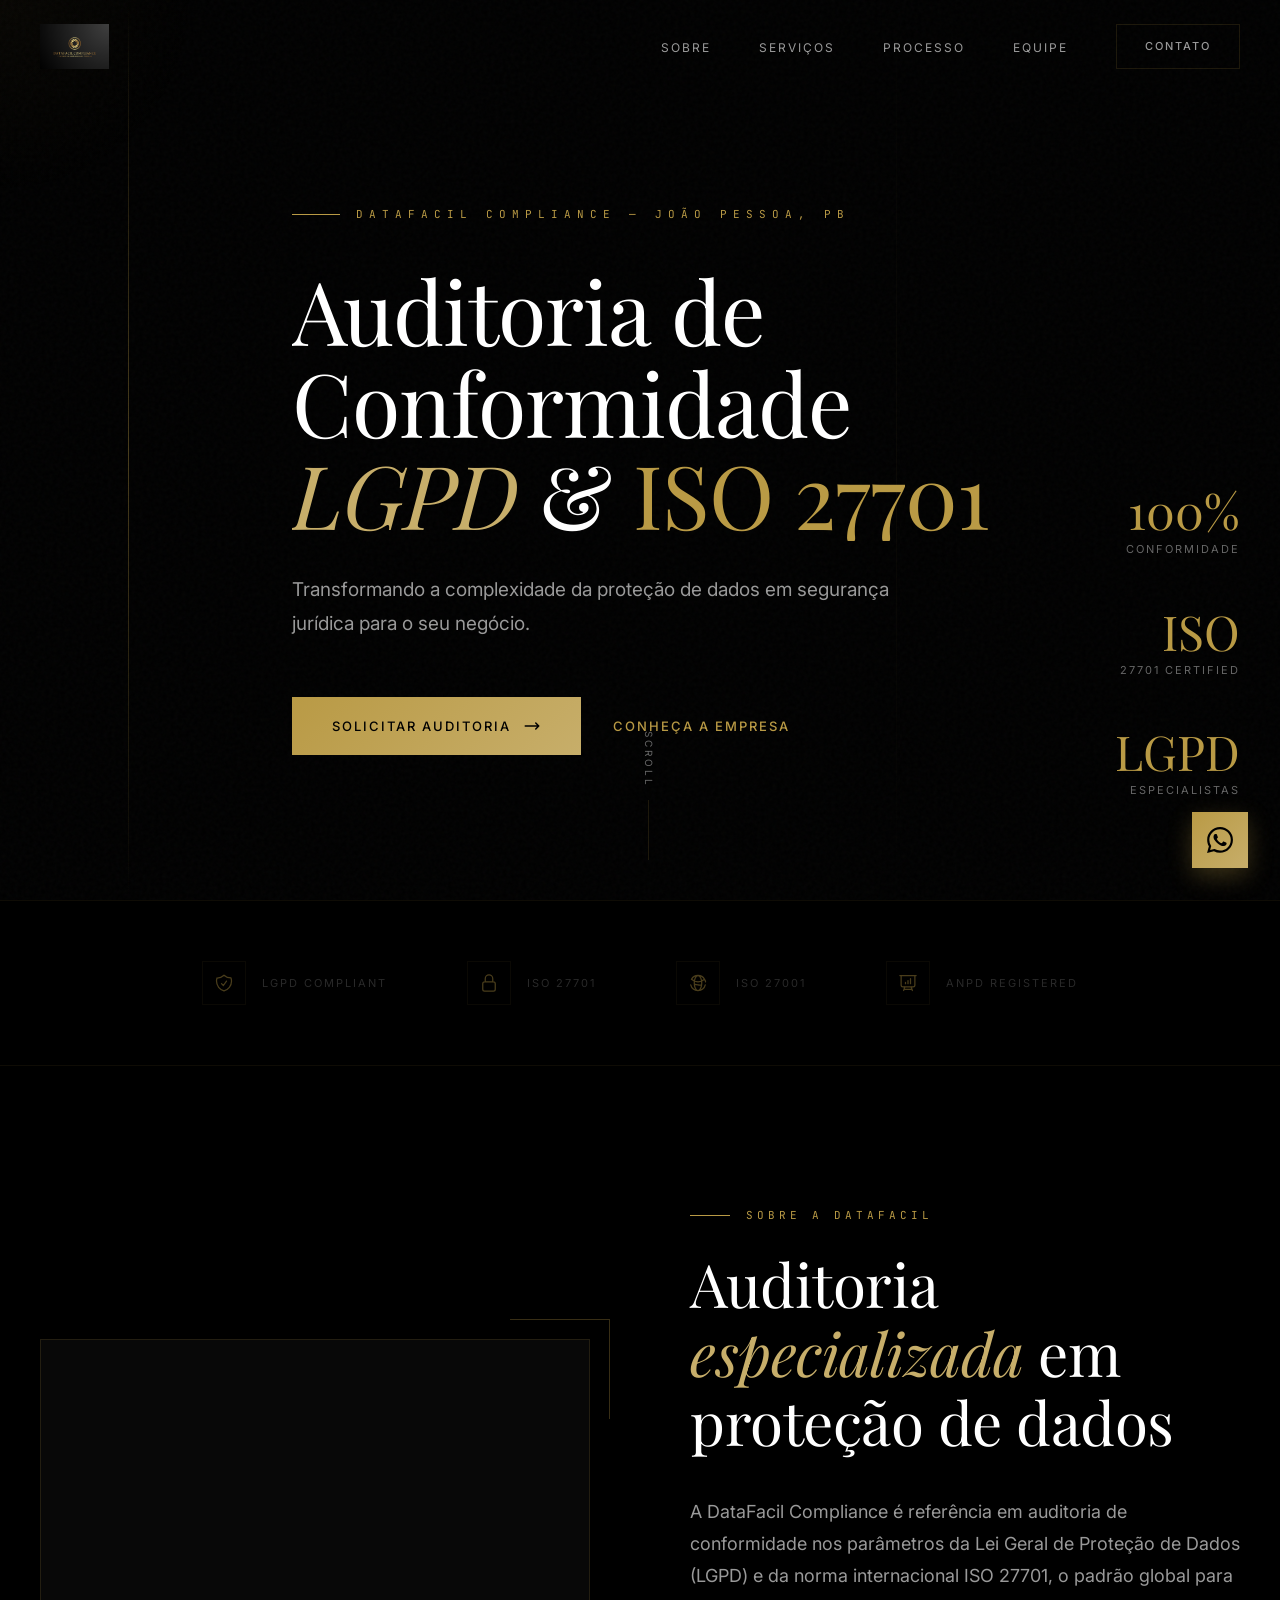
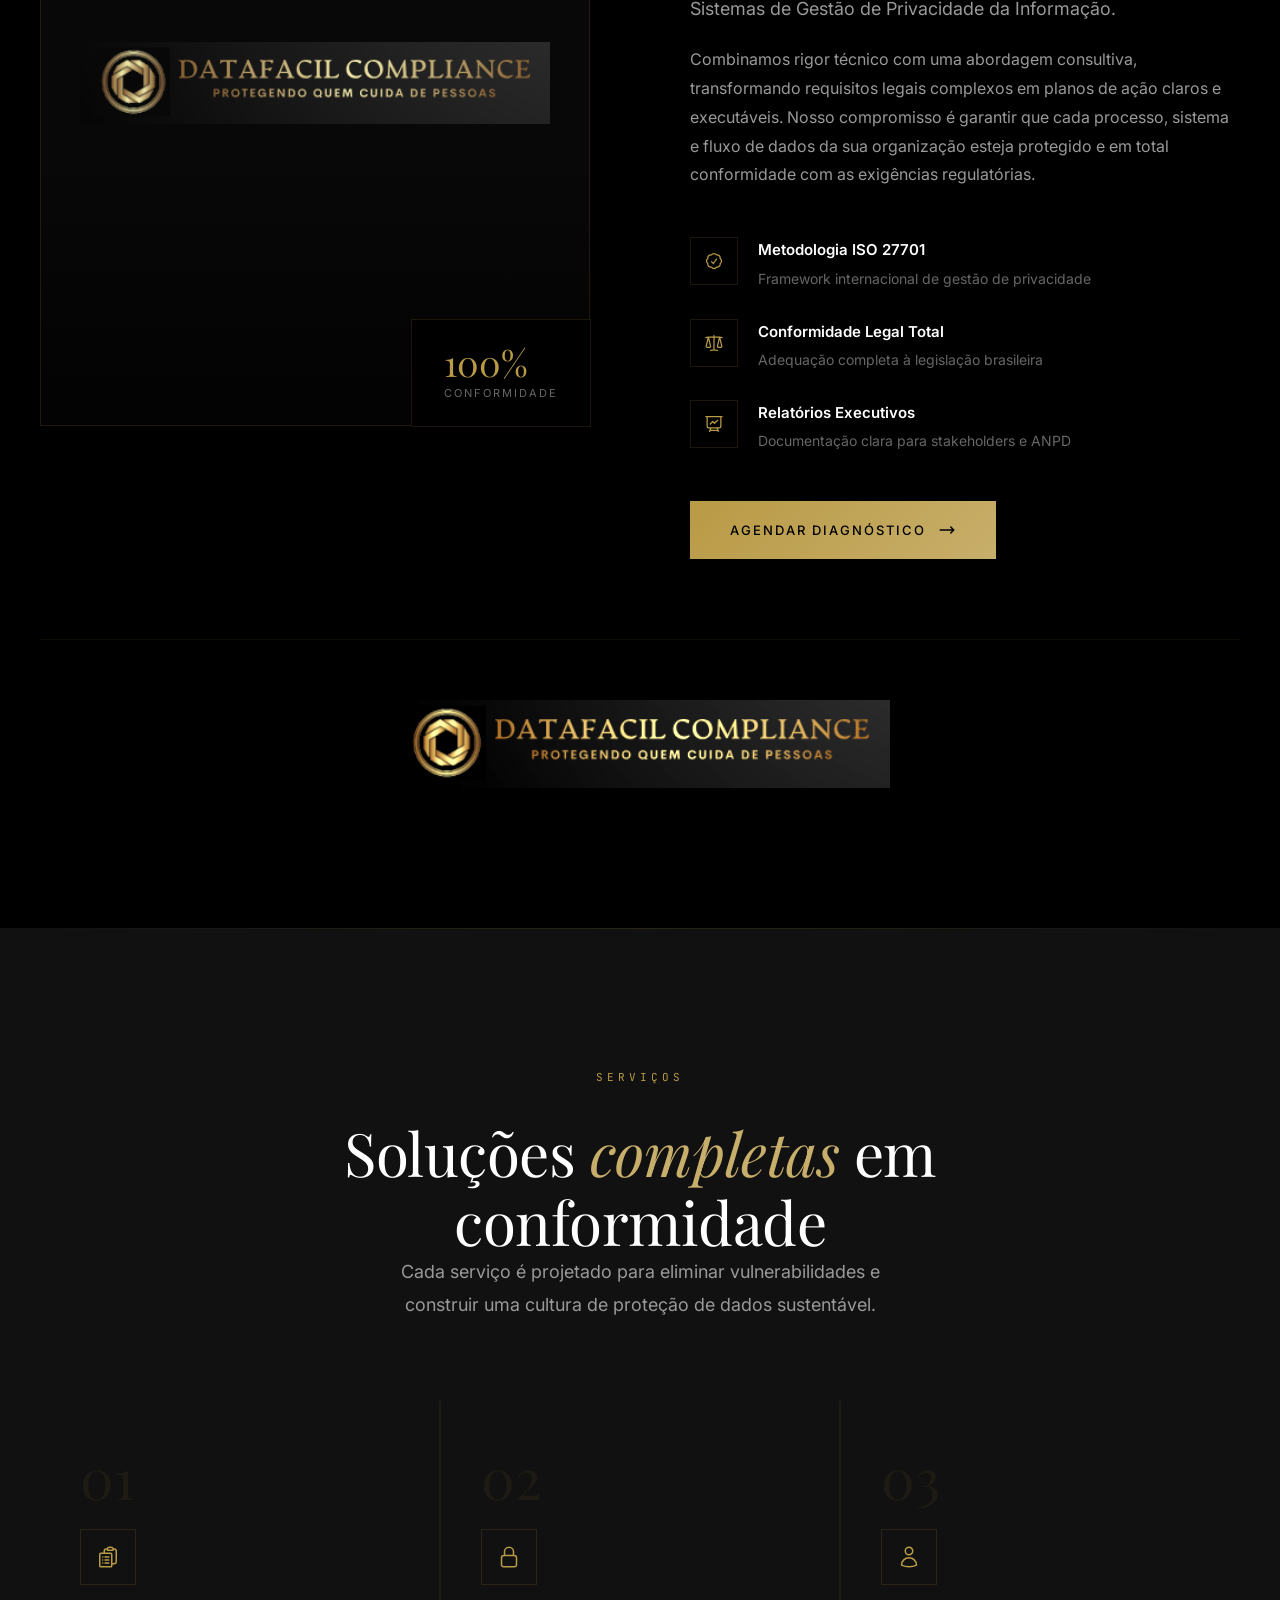
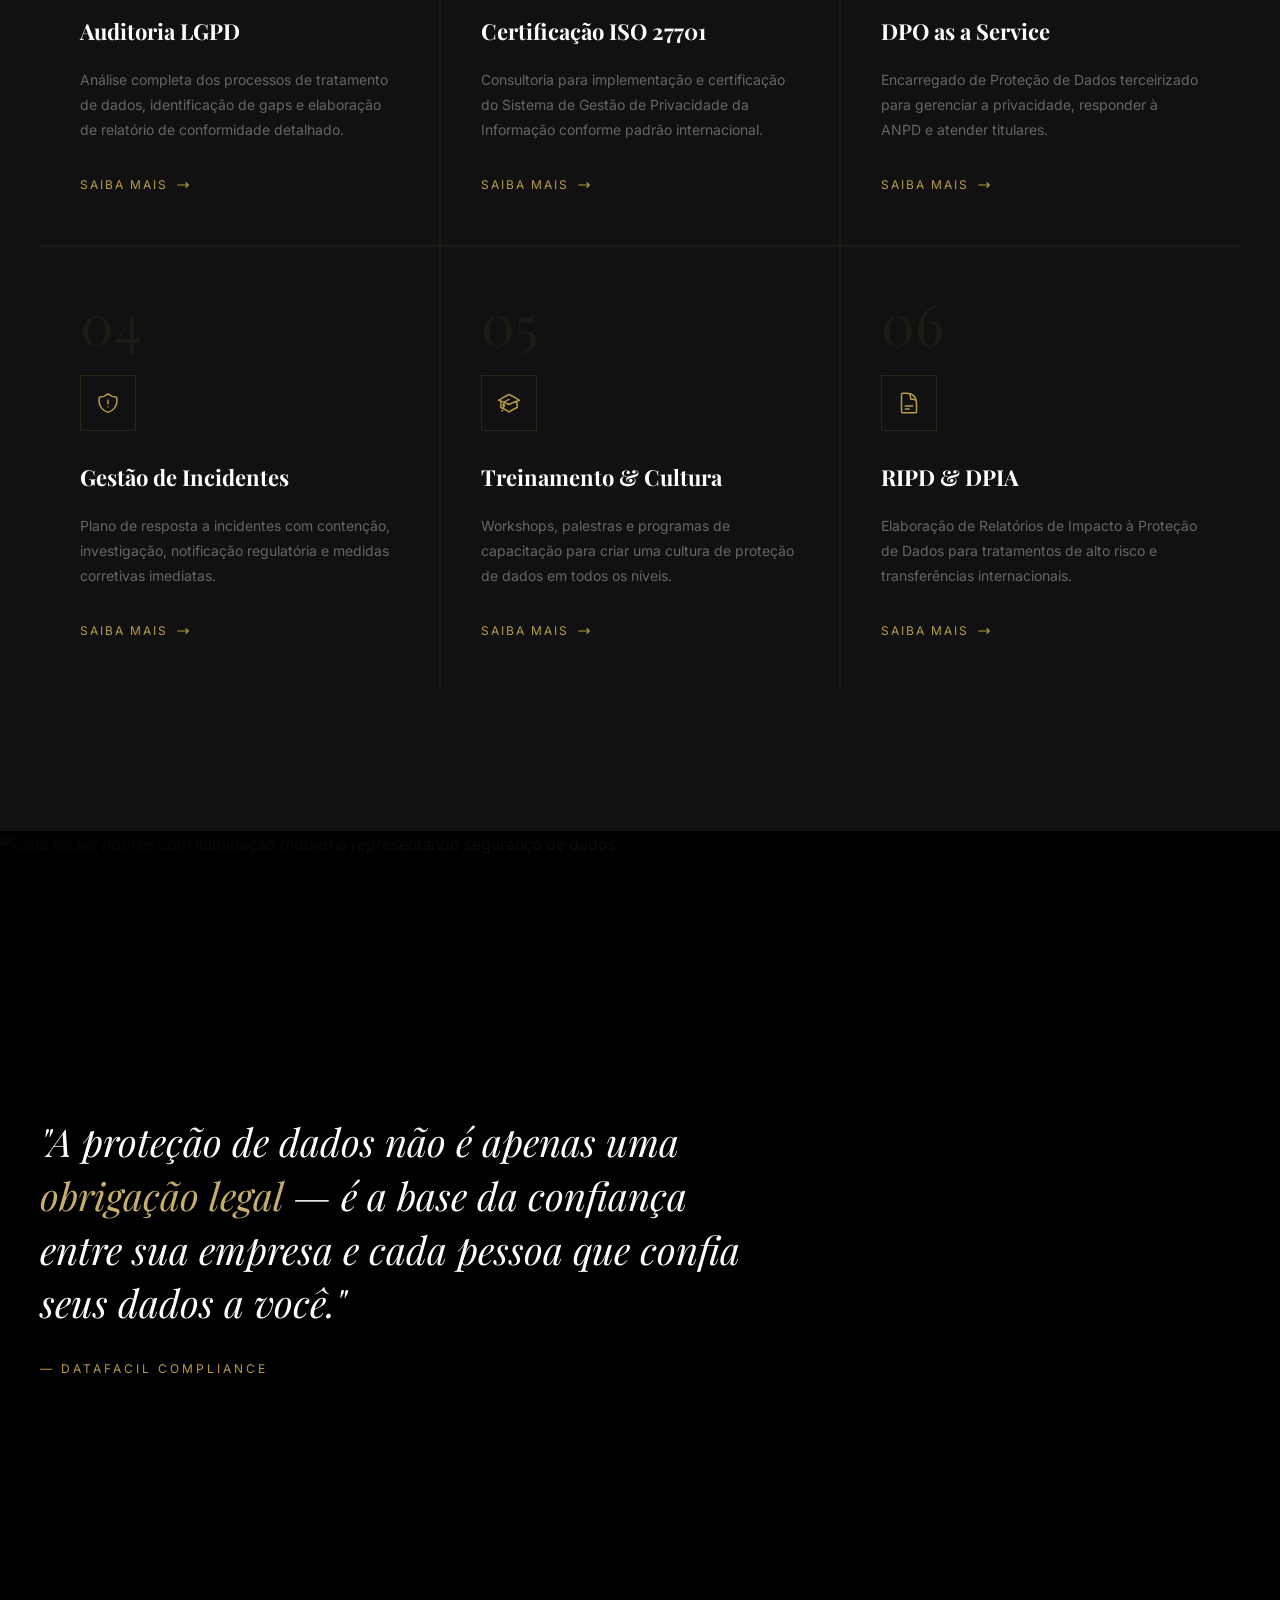
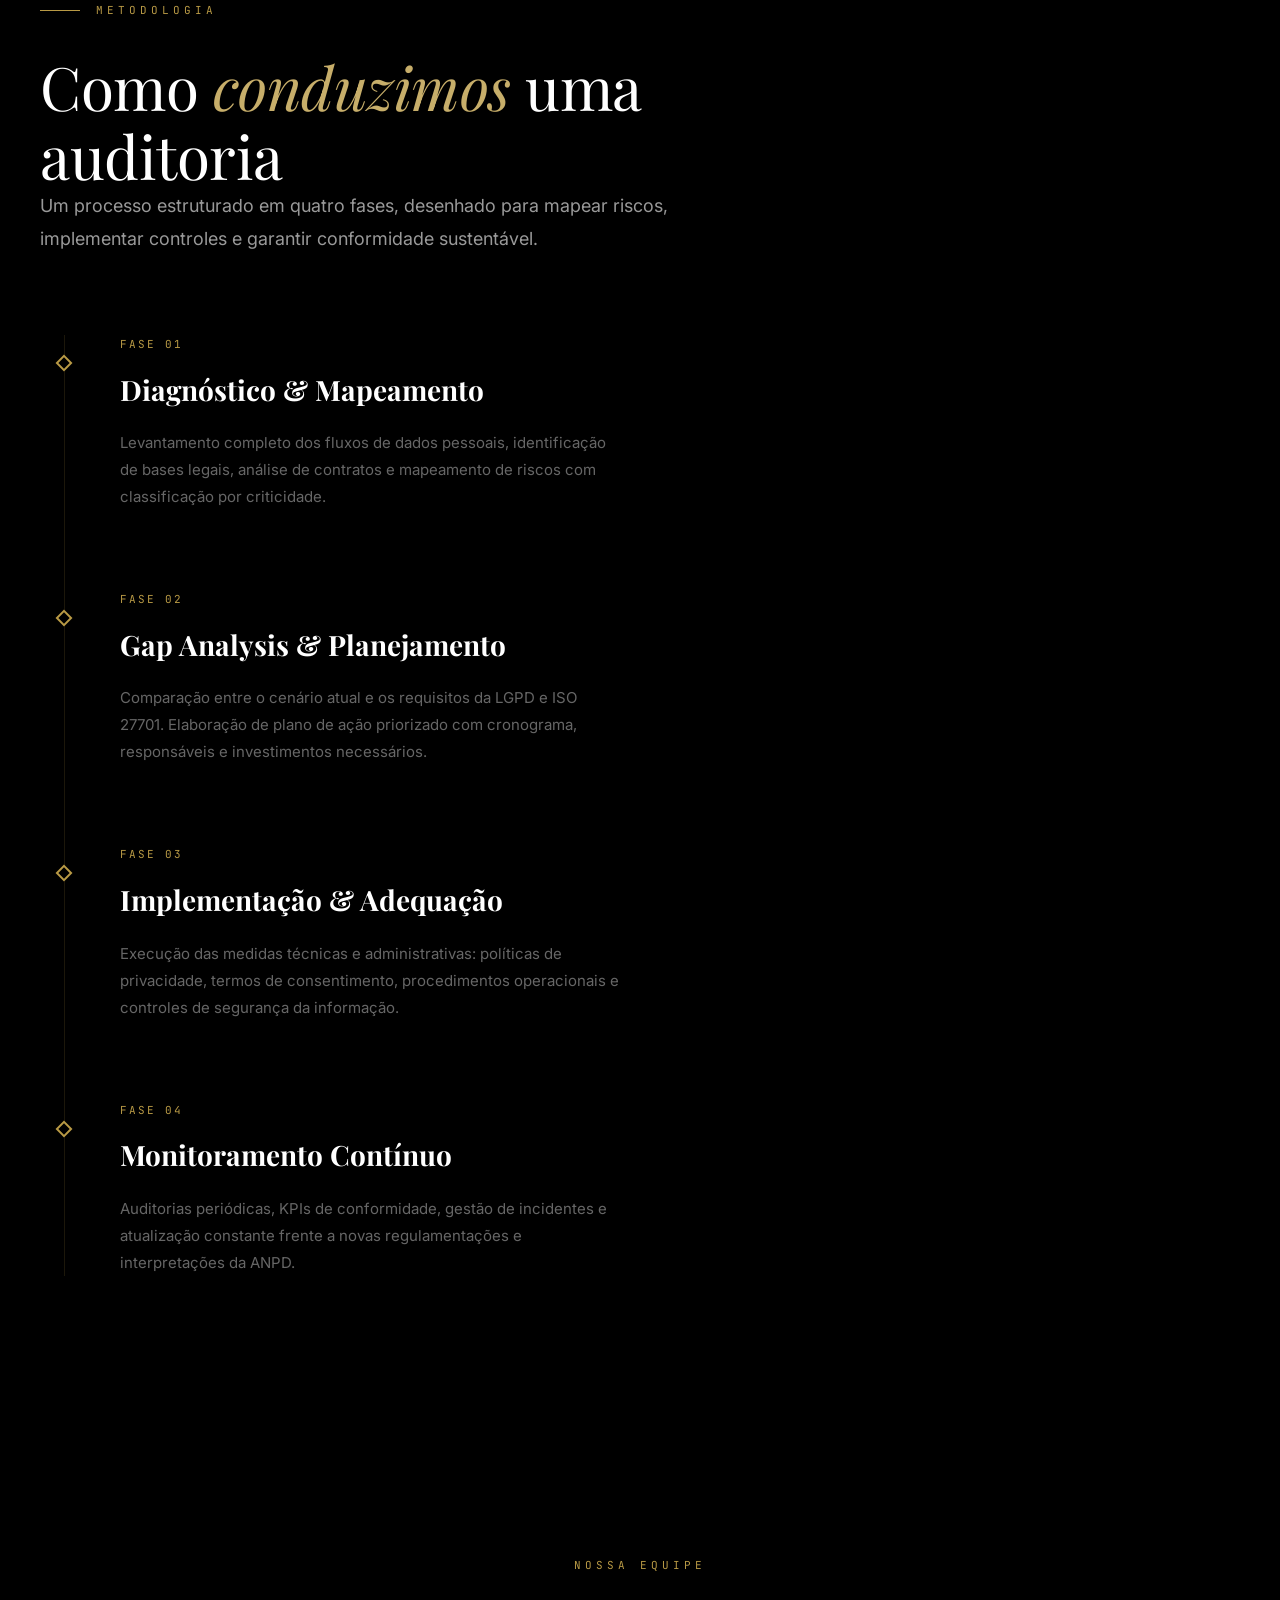
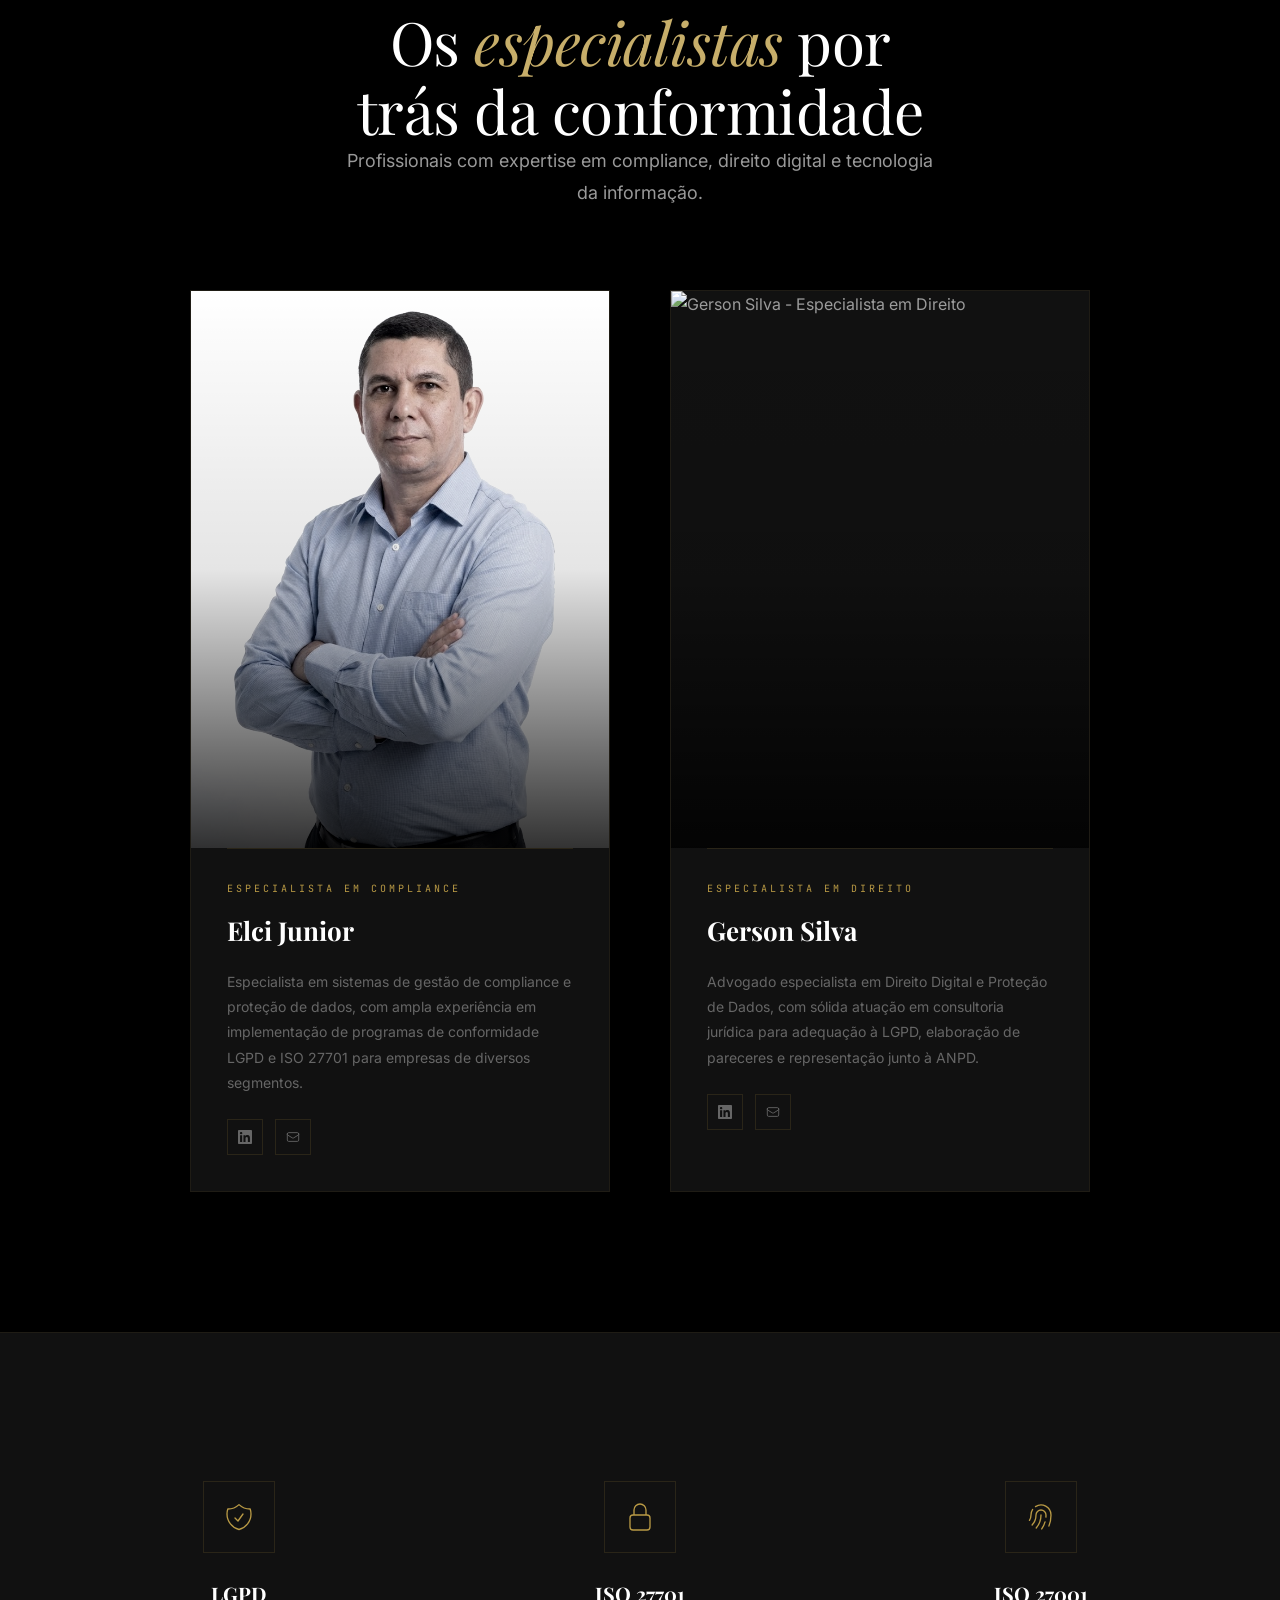
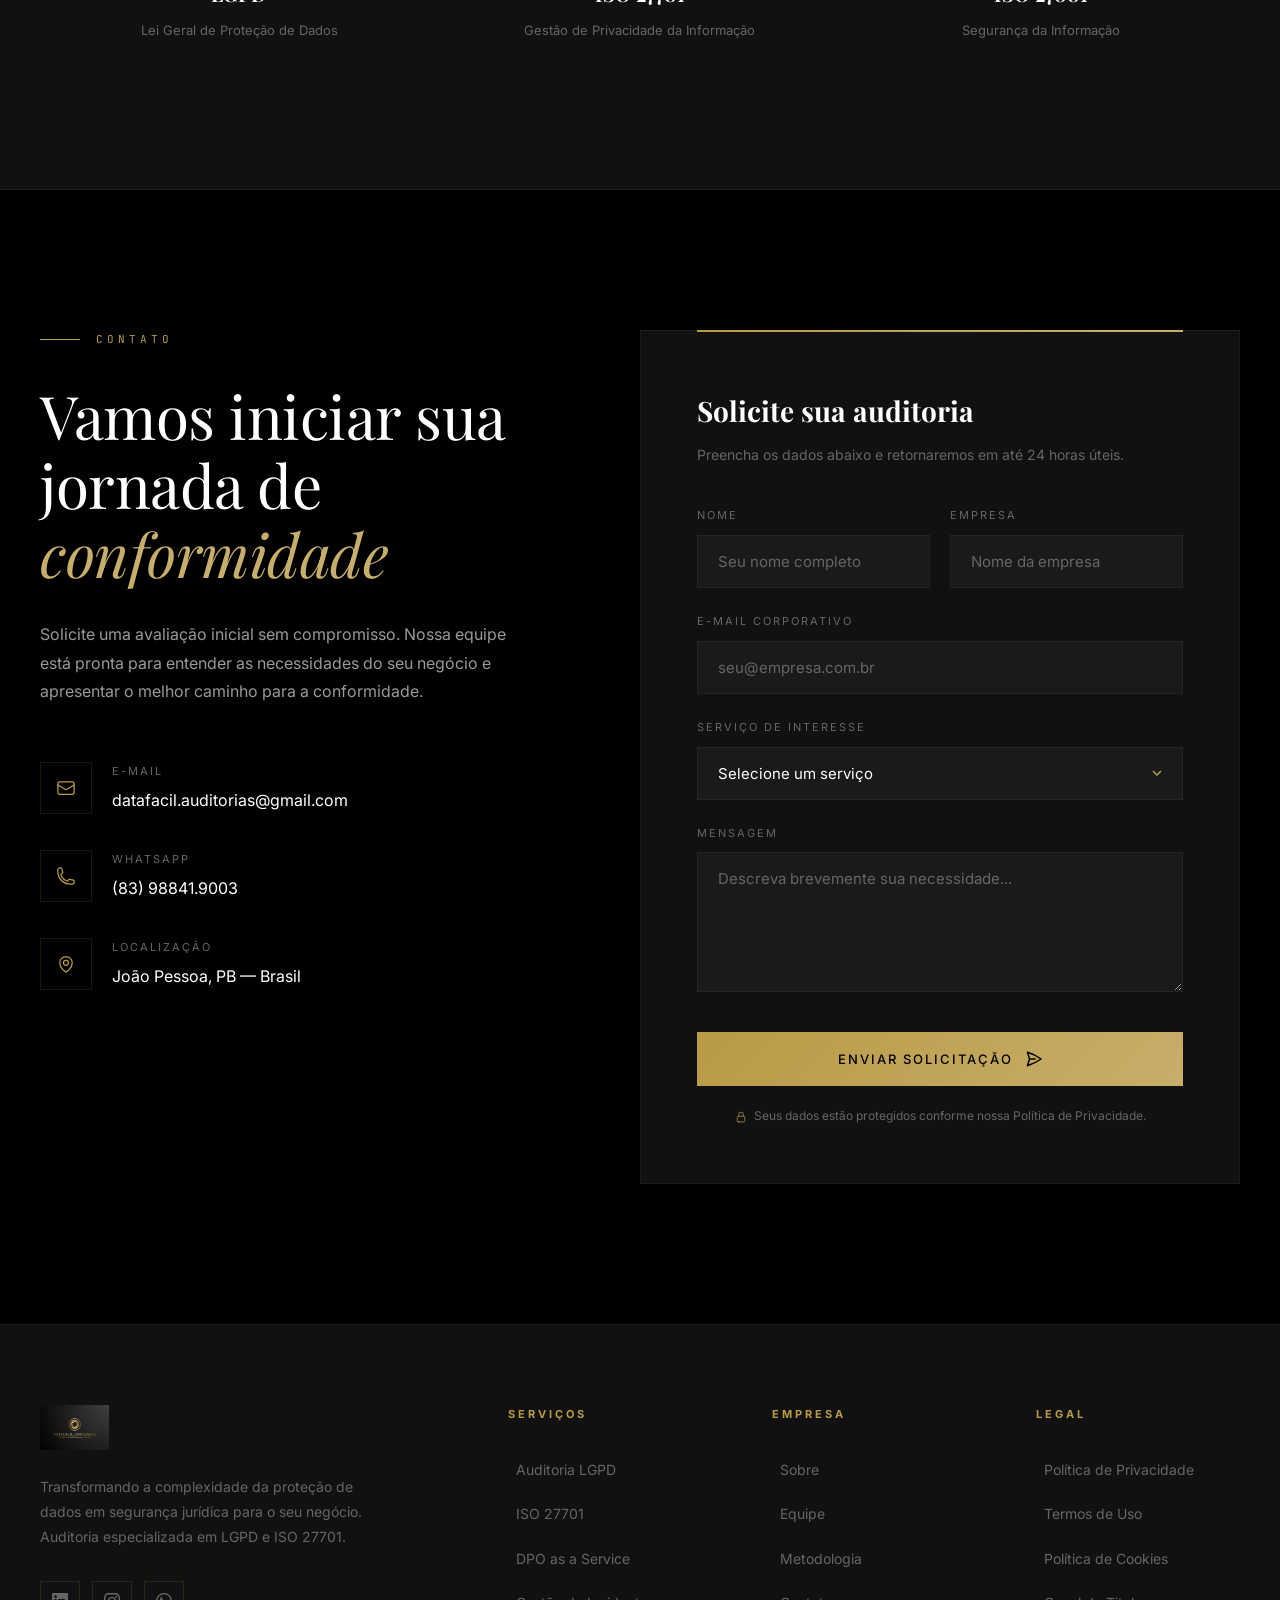
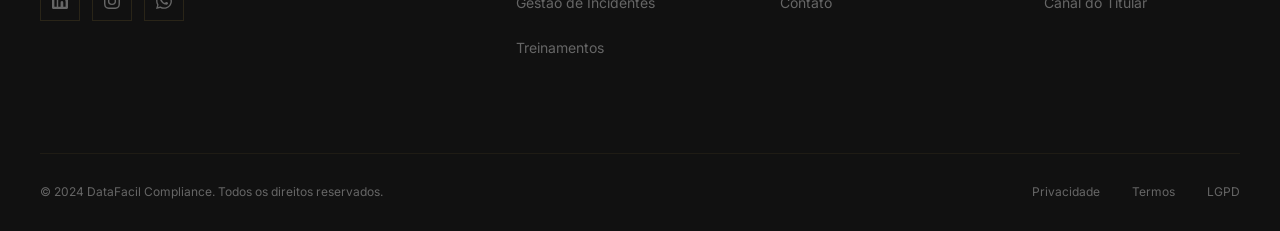
==== commit 0f0a71b3: "Images added" ====
--- a/index.html
+++ b/index.html
@@ -34,12 +34,7 @@
         <div class="container">
             <div class="nav-inner">
                 <a href="#" class="nav-logo">
-                    <div class="nav-logo-icon">
-                        <svg xmlns="http://www.w3.org/2000/svg" fill="none" viewBox="0 0 24 24" stroke="currentColor" stroke-width="1.5">
-                            <path stroke-linecap="round" stroke-linejoin="round" d="M9 12.75L11.25 15 15 9.75m-3-7.036A11.959 11.959 0 013.598 6 11.99 11.99 0 003 9.749c0 5.592 3.824 10.29 9 11.623 5.176-1.332 9-6.03 9-11.622 0-1.31-.21-2.571-.598-3.751h-.152c-3.196 0-6.1-1.248-8.25-3.285z" />
-                        </svg>
-                    </div>
-                    <span class="nav-logo-text">DATA<span>FACIL</span></span>
+                    <img src="./public/images/DF_logo.png" alt="DataFacil Logo" class="nav-logo-img">
                 </a>
                 <ul class="nav-links">
                     <li><a href="#about">Sobre</a></li>
@@ -165,7 +160,7 @@
                 <div class="about-image-container reveal">
                     <div class="about-image-deco"></div>
                     <div class="about-image-frame">
-                        <img src="https://images.unsplash.com/photo-1551434678-e076c223a692?w=700&h=900&fit=crop&q=80" alt="Escritório minimalista de tecnologia e compliance">
+                        <img src="./public/images/DF_banner.png" alt="DataFacil Compliance Branding">
                         <div class="about-image-overlay"></div>
                     </div>
                     <div class="about-image-tag">
@@ -229,6 +224,10 @@
                     </a>
                 </div>
             </div>
+            <!-- Branding Banner -->
+            <div class="about-branding reveal">
+                <img src="./public/images/DF_banner.png" alt="DataFacil Compliance Banner">
+            </div>
         </div>
     </section>
 
@@ -413,7 +412,7 @@
             <div class="team-grid">
                 <div class="team-card reveal">
                     <div class="team-card-image">
-                        <img src="https://images.unsplash.com/photo-1560250097-0b93528c311a?w=600&h=800&fit=crop&q=80&crop=face" alt="Elci Junior - Especialista em Compliance">
+                        <img src="./public/images/fotoPerfil_Elci.jpg" alt="Elci Junior - Especialista em Compliance">
                         <div class="team-card-image-overlay"></div>
                     </div>
                     <div class="team-card-content">
@@ -432,7 +431,7 @@
                 </div>
                 <div class="team-card reveal reveal-delay-2">
                     <div class="team-card-image">
-                        <img src="https://images.unsplash.com/photo-1507003211169-0a1dd7228f2d?w=600&h=800&fit=crop&q=80&crop=face" alt="Gerson Silva - Especialista em Direito">
+                        <img src="https://images.unsplash.com/photo-1589829545856-d10d557cf95f?w=600&h=800&fit=crop&q=80" alt="Gerson Silva - Especialista em Direito">
                         <div class="team-card-image-overlay"></div>
                     </div>
                     <div class="team-card-content">
@@ -606,12 +605,7 @@
             <div class="footer-top">
                 <div class="footer-brand">
                     <a href="#" class="nav-logo">
-                        <div class="nav-logo-icon">
-                            <svg xmlns="http://www.w3.org/2000/svg" fill="none" viewBox="0 0 24 24" stroke="currentColor" stroke-width="1.5">
-                                <path stroke-linecap="round" stroke-linejoin="round" d="M9 12.75L11.25 15 15 9.75m-3-7.036A11.959 11.959 0 013.598 6 11.99 11.99 0 003 9.749c0 5.592 3.824 10.29 9 11.623 5.176-1.332 9-6.03 9-11.622 0-1.31-.21-2.571-.598-3.751h-.152c-3.196 0-6.1-1.248-8.25-3.285z" />
-                            </svg>
-                        </div>
-                        <span class="nav-logo-text">DATA<span>FACIL</span></span>
+                        <img src="./public/images/DF_logo.png" alt="DataFacil Logo" class="nav-logo-img">
                     </a>
                     <p>Transformando a complexidade da proteção de dados em segurança jurídica para o seu negócio. Auditoria especializada em LGPD e ISO 27701.</p>
                     <div class="footer-social">
--- a/public/css/styles.css
+++ b/public/css/styles.css
@@ -384,38 +384,16 @@
     gap: 14px;
 }
 
-.nav-logo-icon {
-    width: 40px;
-    height: 40px;
-    border: 1px solid var(--gold);
-    display: flex;
-    align-items: center;
-    justify-content: center;
-    position: relative;
-}
-
-.nav-logo-icon::before {
-    content: "";
-    position: absolute;
-    inset: 3px;
-    border: 1px solid rgba(185, 154, 69, 0.3);
-}
-
-.nav-logo-icon svg {
-    width: 18px;
-    height: 18px;
-    color: var(--gold);
-}
-
-.nav-logo-text {
-    font-family: var(--font-display);
-    font-size: 20px;
-    color: var(--white-pure);
-    letter-spacing: 2px;
-}
-
-.nav-logo-text span {
-    color: var(--gold);
+.nav-logo-img {
+    height: 45px;
+    width: auto;
+    object-fit: contain;
+    display: block;
+    transition: transform 0.4s var(--ease-out);
+}
+
+.nav-logo:hover .nav-logo-img {
+    transform: scale(1.04);
 }
 
 .nav-links {
@@ -821,6 +799,13 @@
     object-fit: cover;
     filter: grayscale(20%);
     transition: all 0.8s var(--ease-out);
+}
+
+.about-image-frame img[src*="banner"],
+.about-image-frame img[src*="logo"] {
+    object-fit: contain;
+    background: rgba(255, 255, 255, 0.03);
+    padding: 40px;
 }
 
 .about-image-frame:hover img {
@@ -1882,4 +1867,28 @@
         gap: 16px;
         text-align: center;
     }
-}+}
+/* -------------------------------------------
+   BRANDING ENHANCEMENTS
+   ------------------------------------------- */
+.about-branding {
+    margin-top: 80px;
+    padding-top: 60px;
+    border-top: 1px solid var(--border-light);
+    display: flex;
+    justify-content: center;
+    opacity: 0.6;
+    transition: all 0.5s var(--ease-out);
+}
+
+.about-branding img {
+    max-width: 500px;
+    width: 100%;
+    height: auto;
+    filter: brightness(1.2) contrast(1.1);
+}
+
+.about-branding:hover {
+    opacity: 1;
+    transform: translateY(-5px);
+}
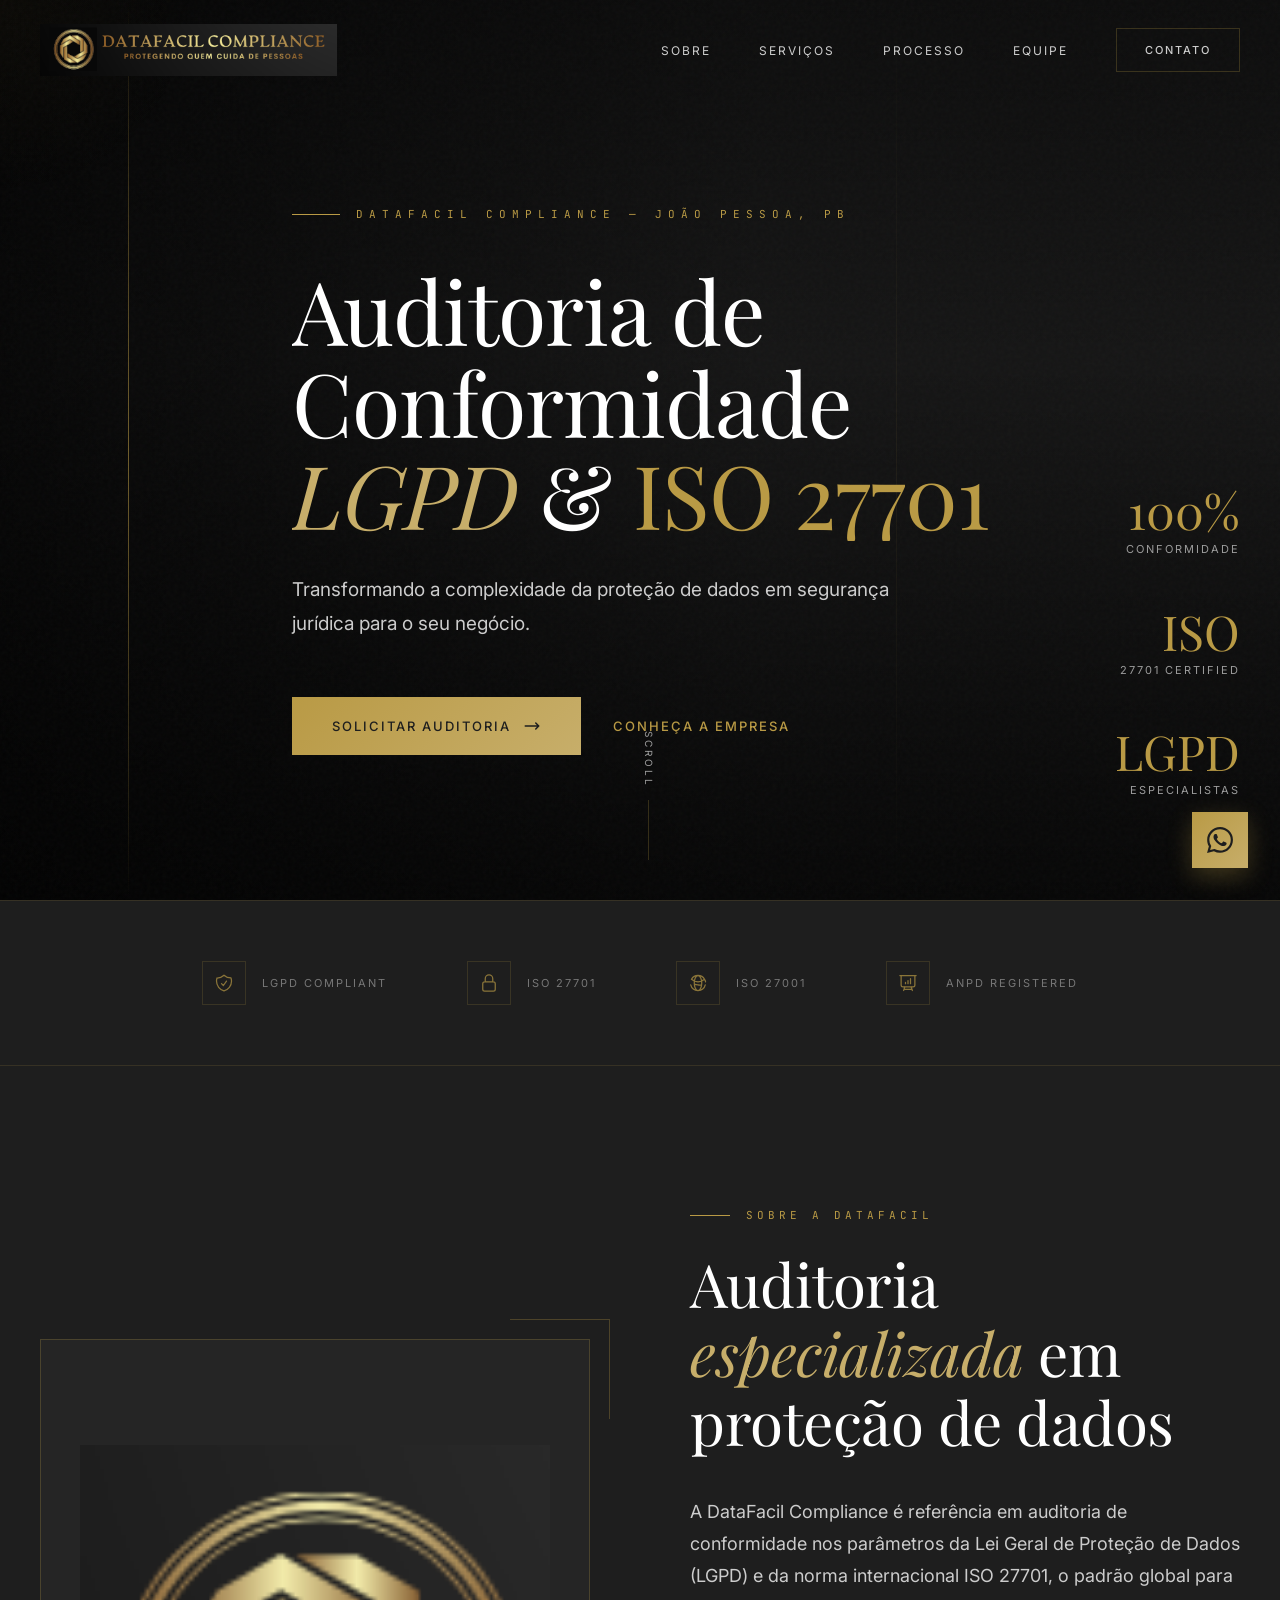
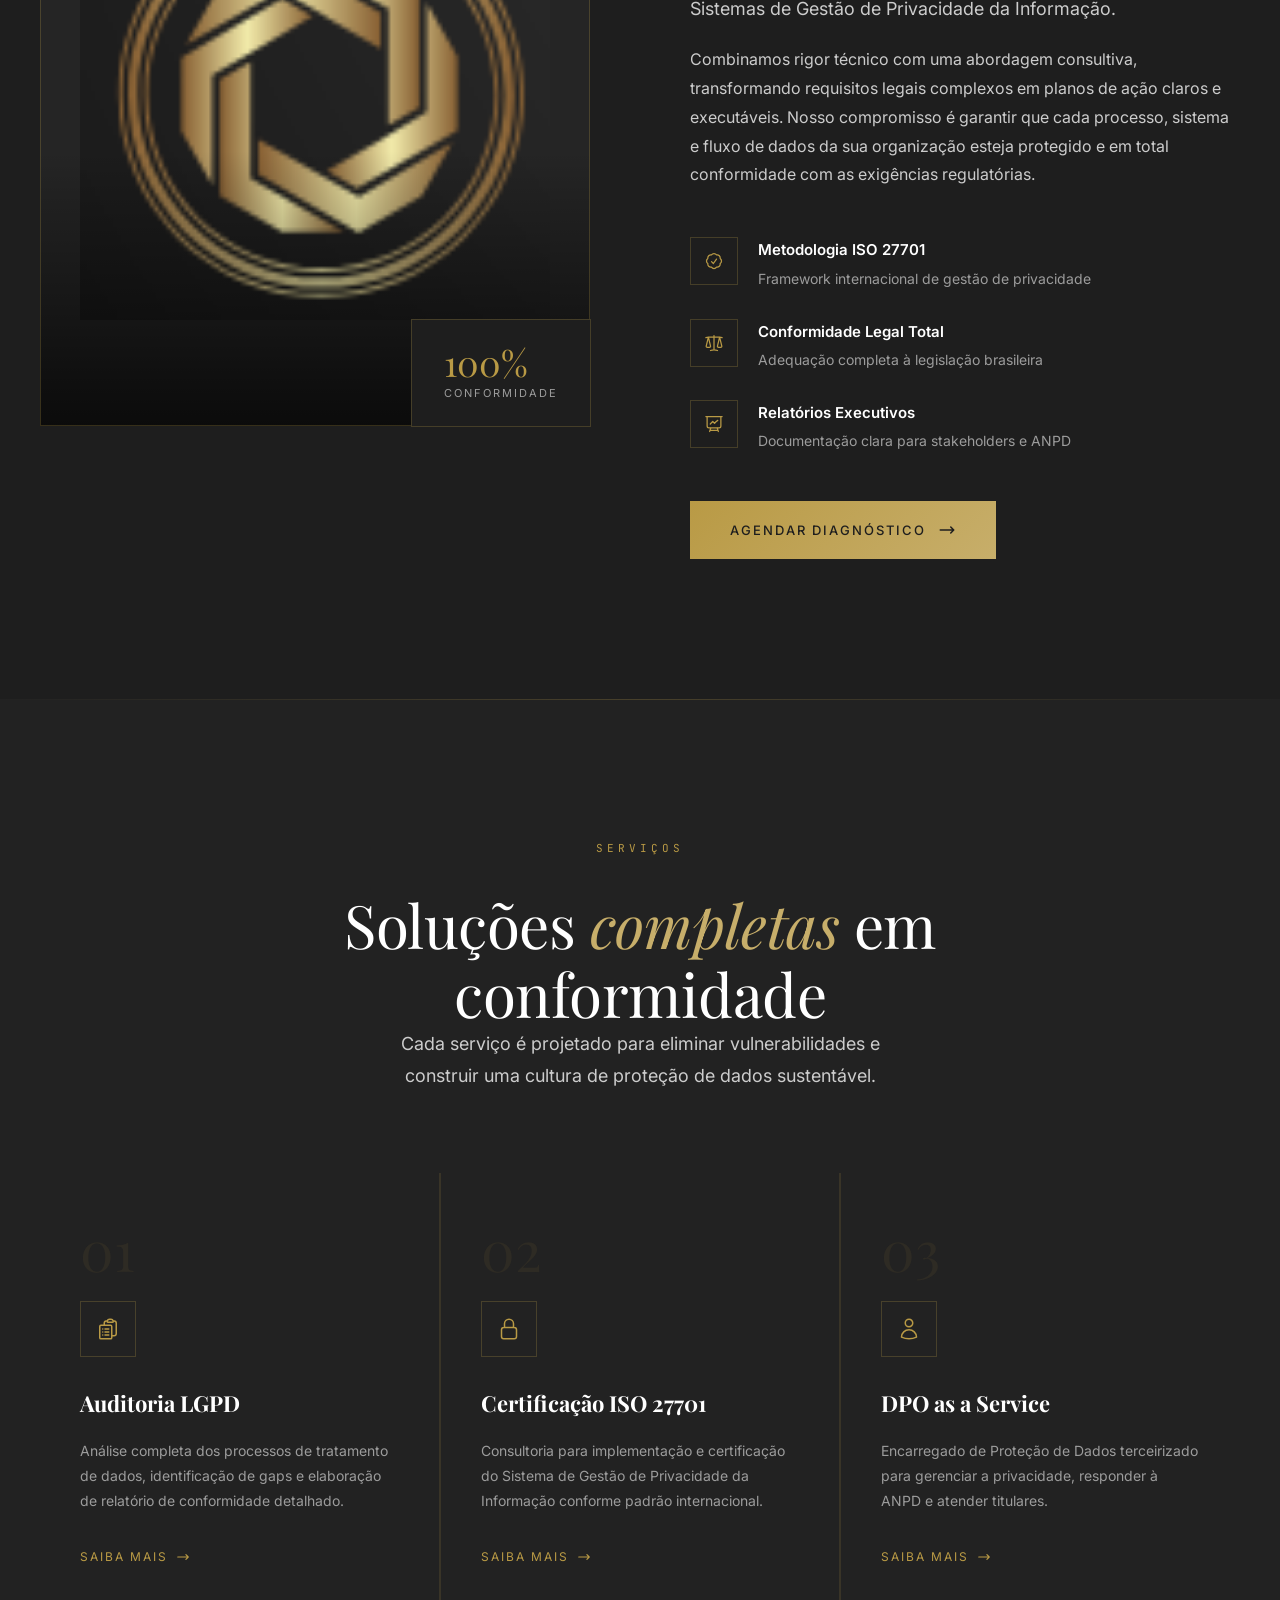
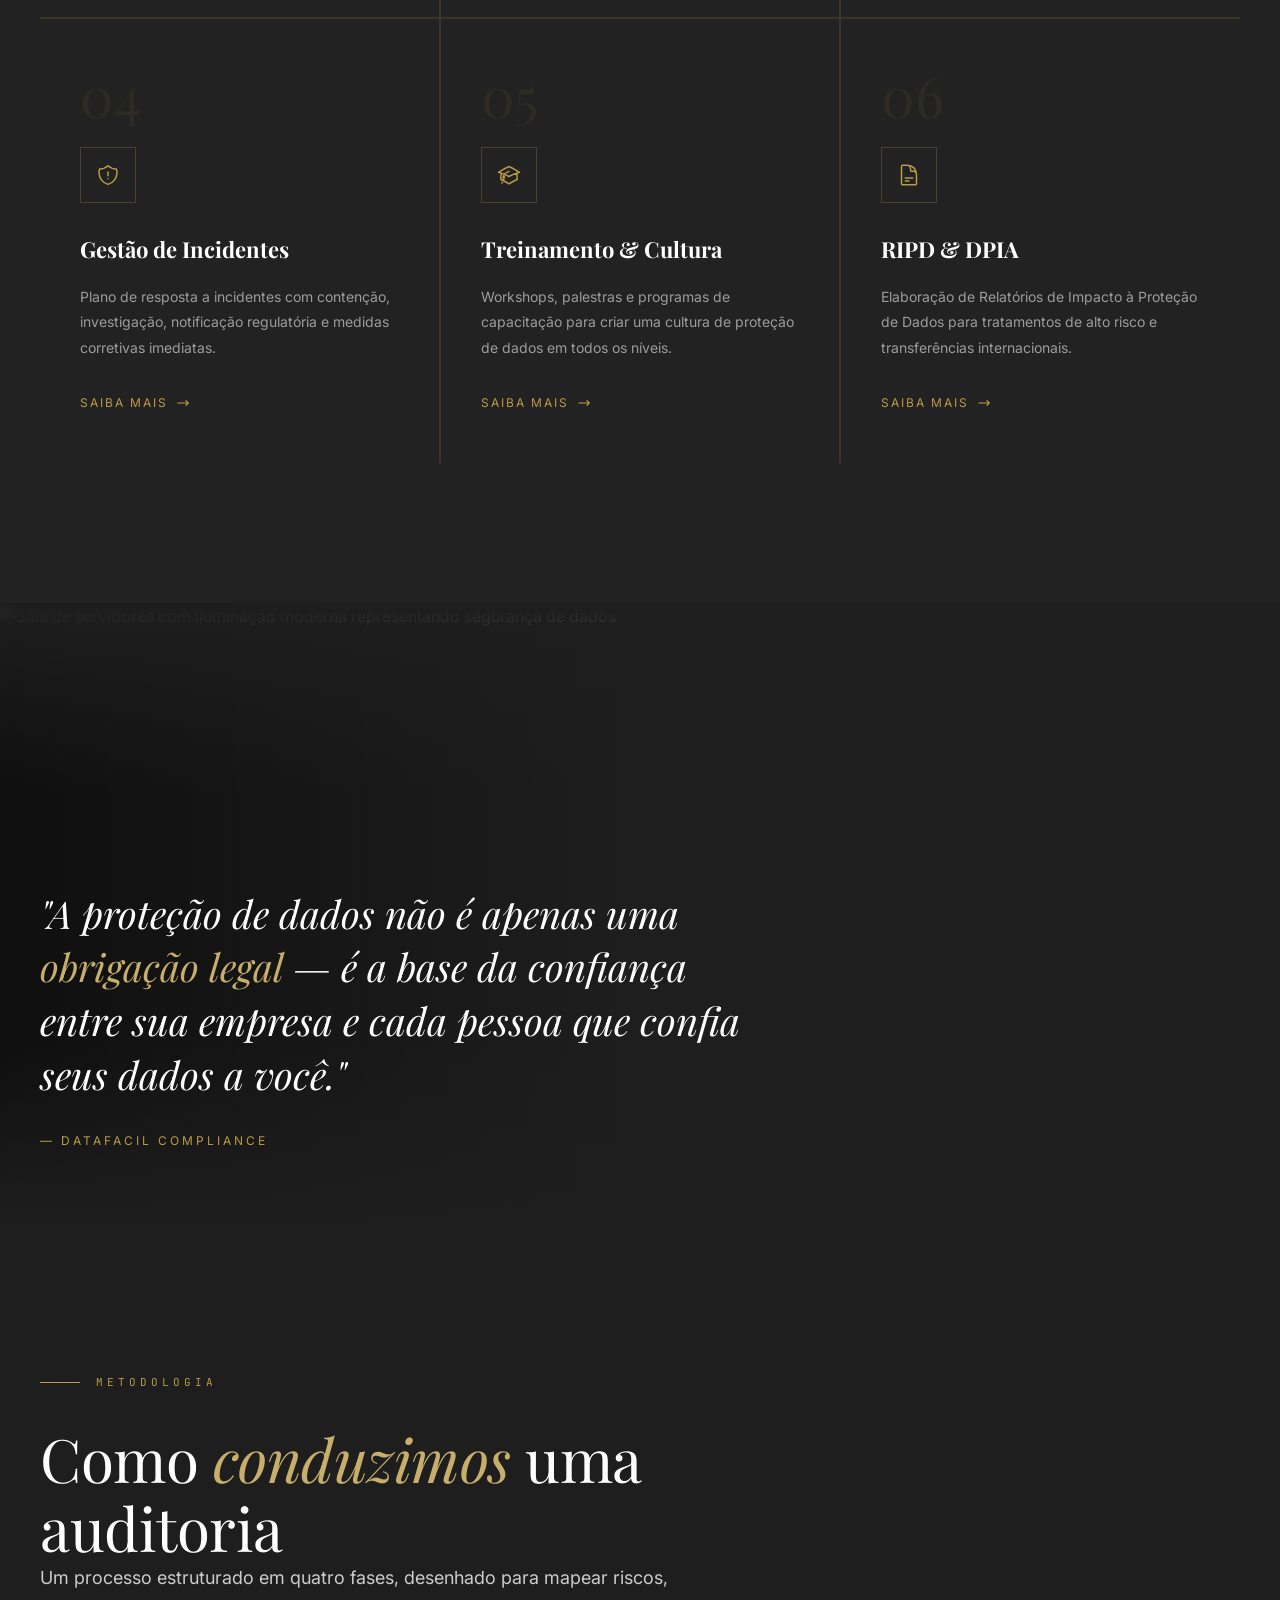
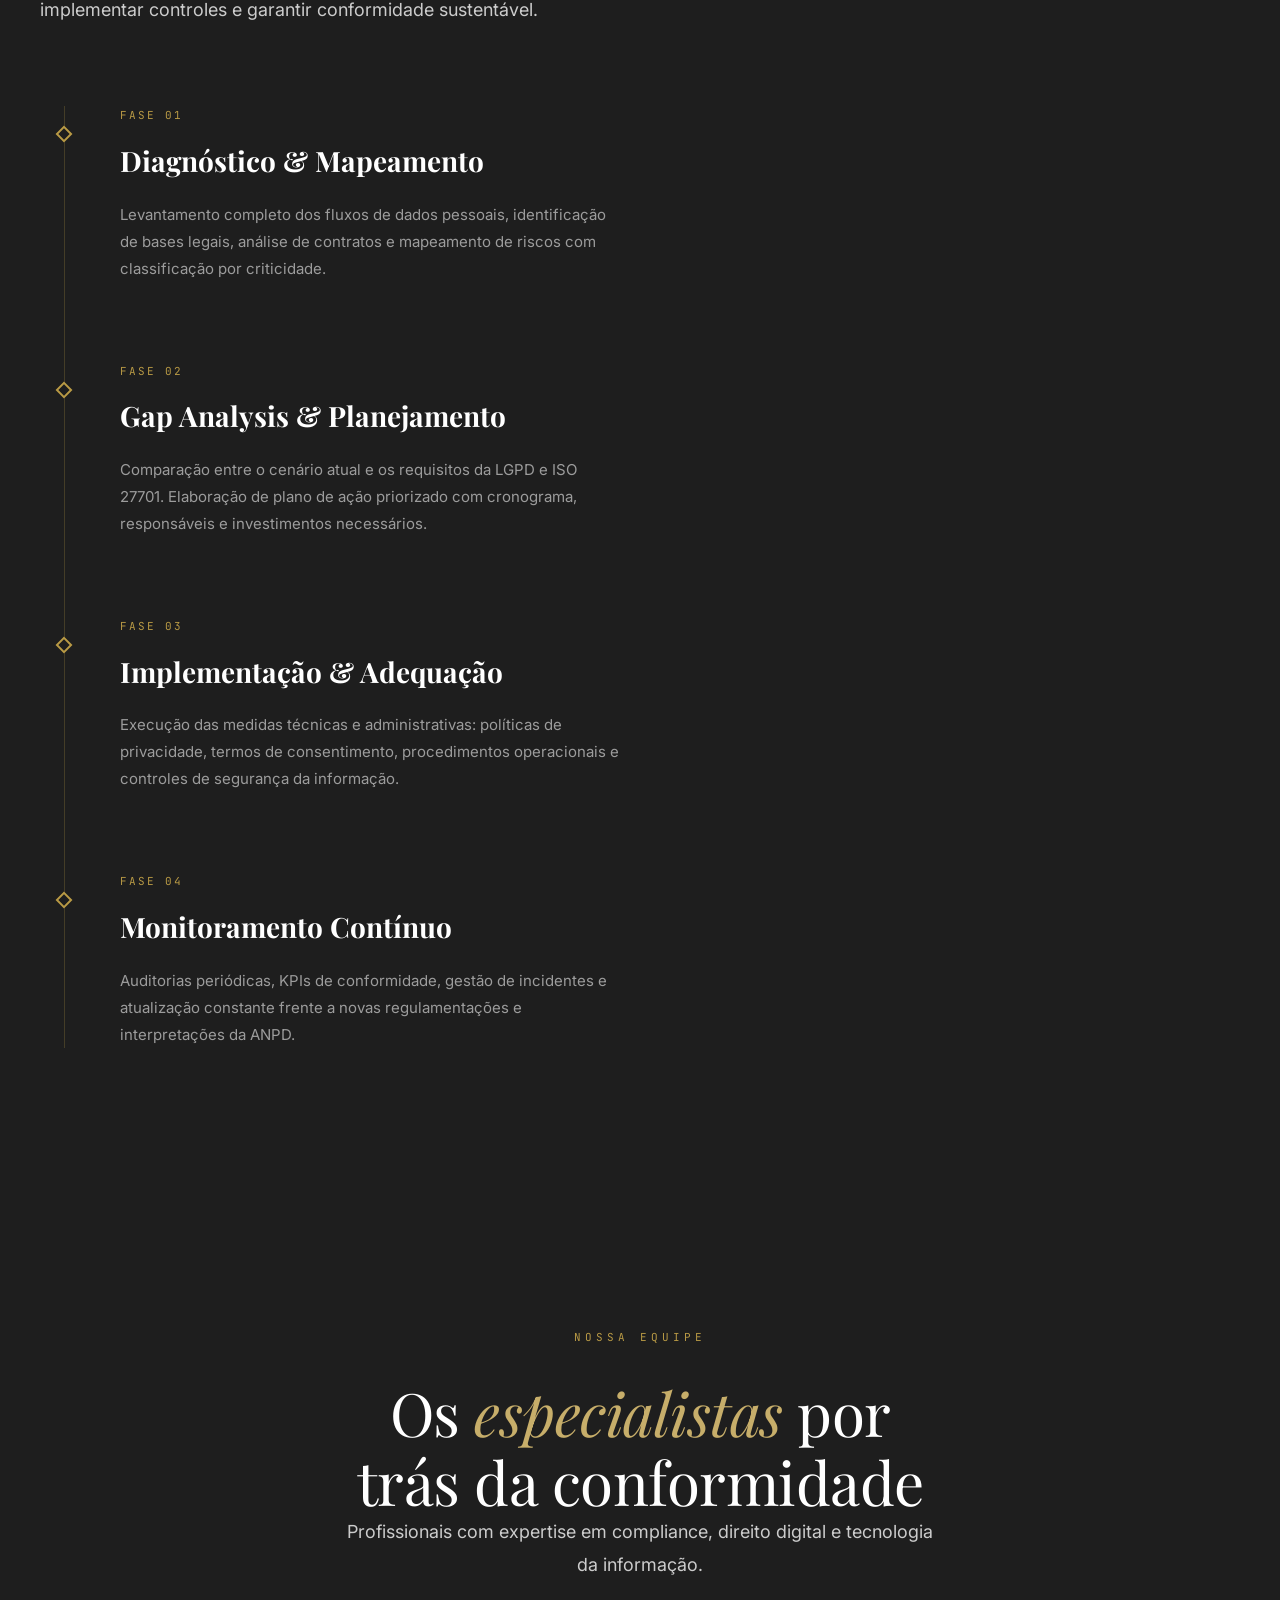
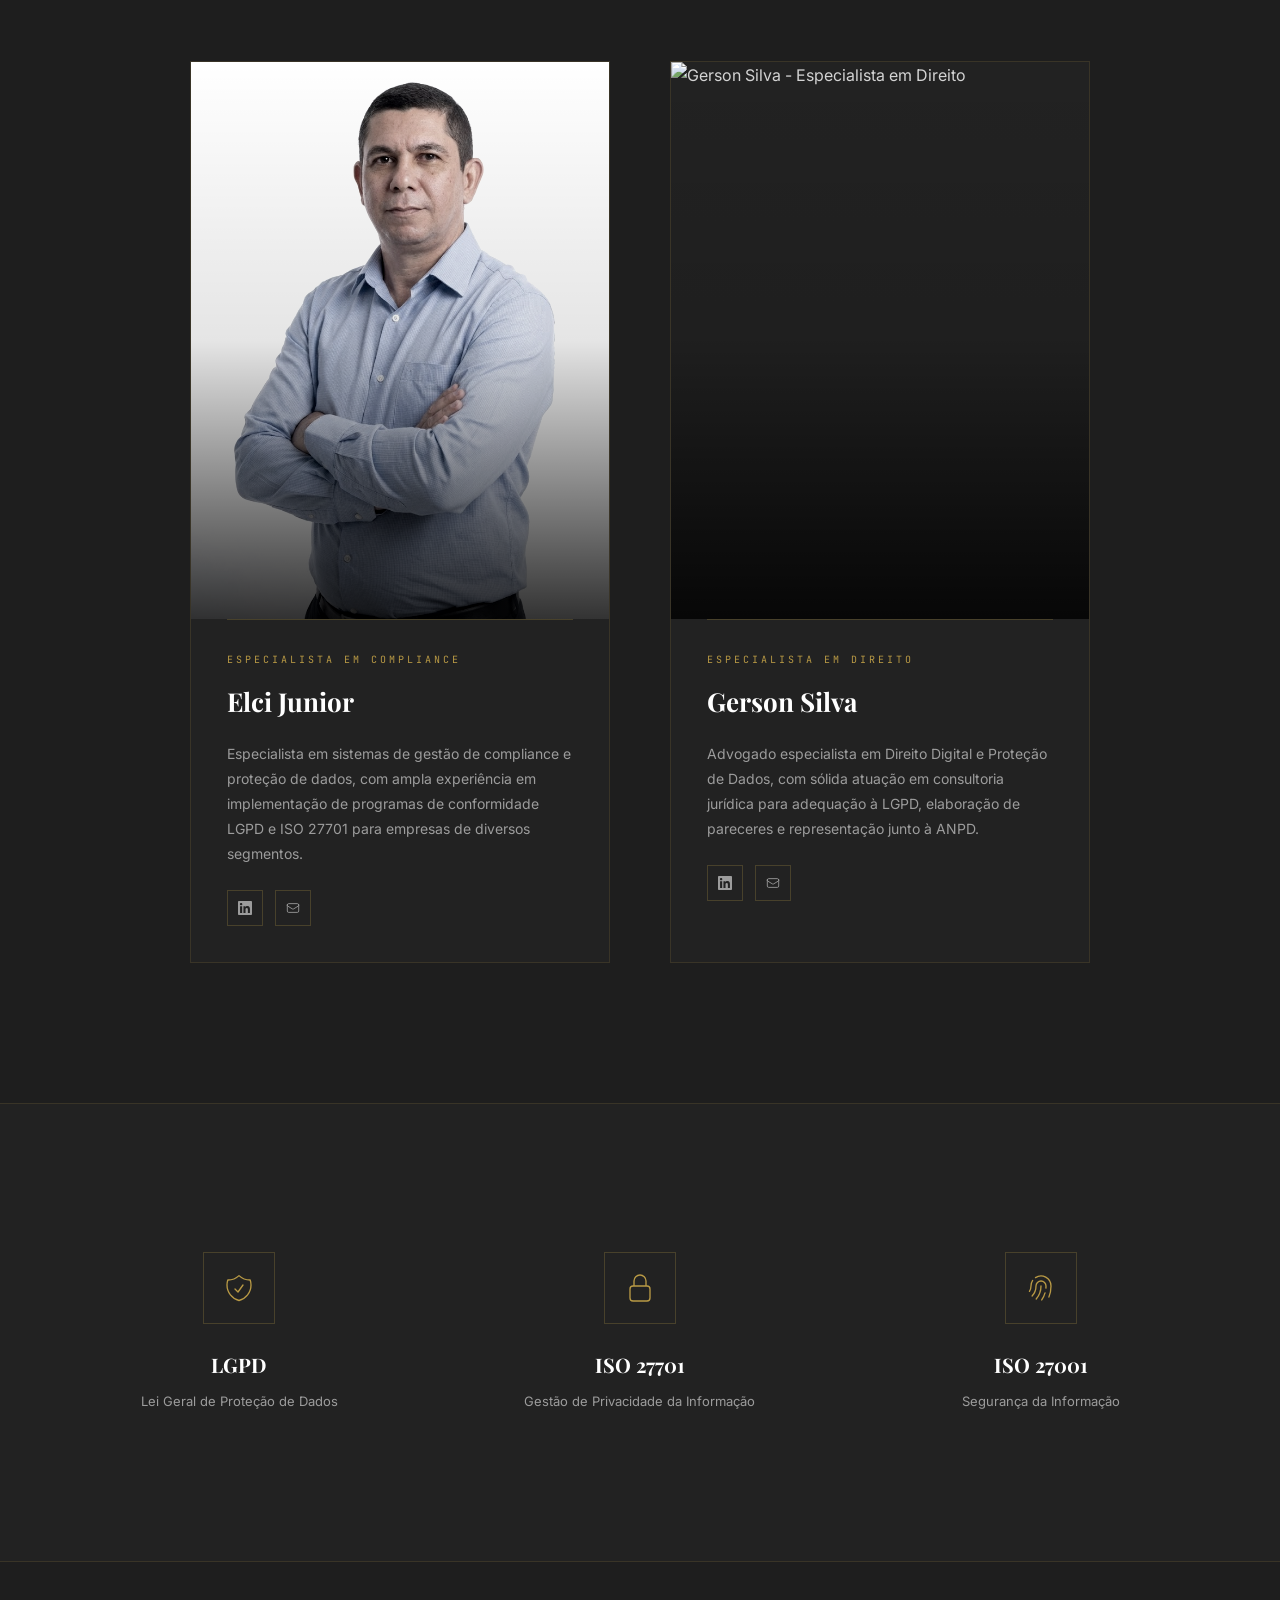
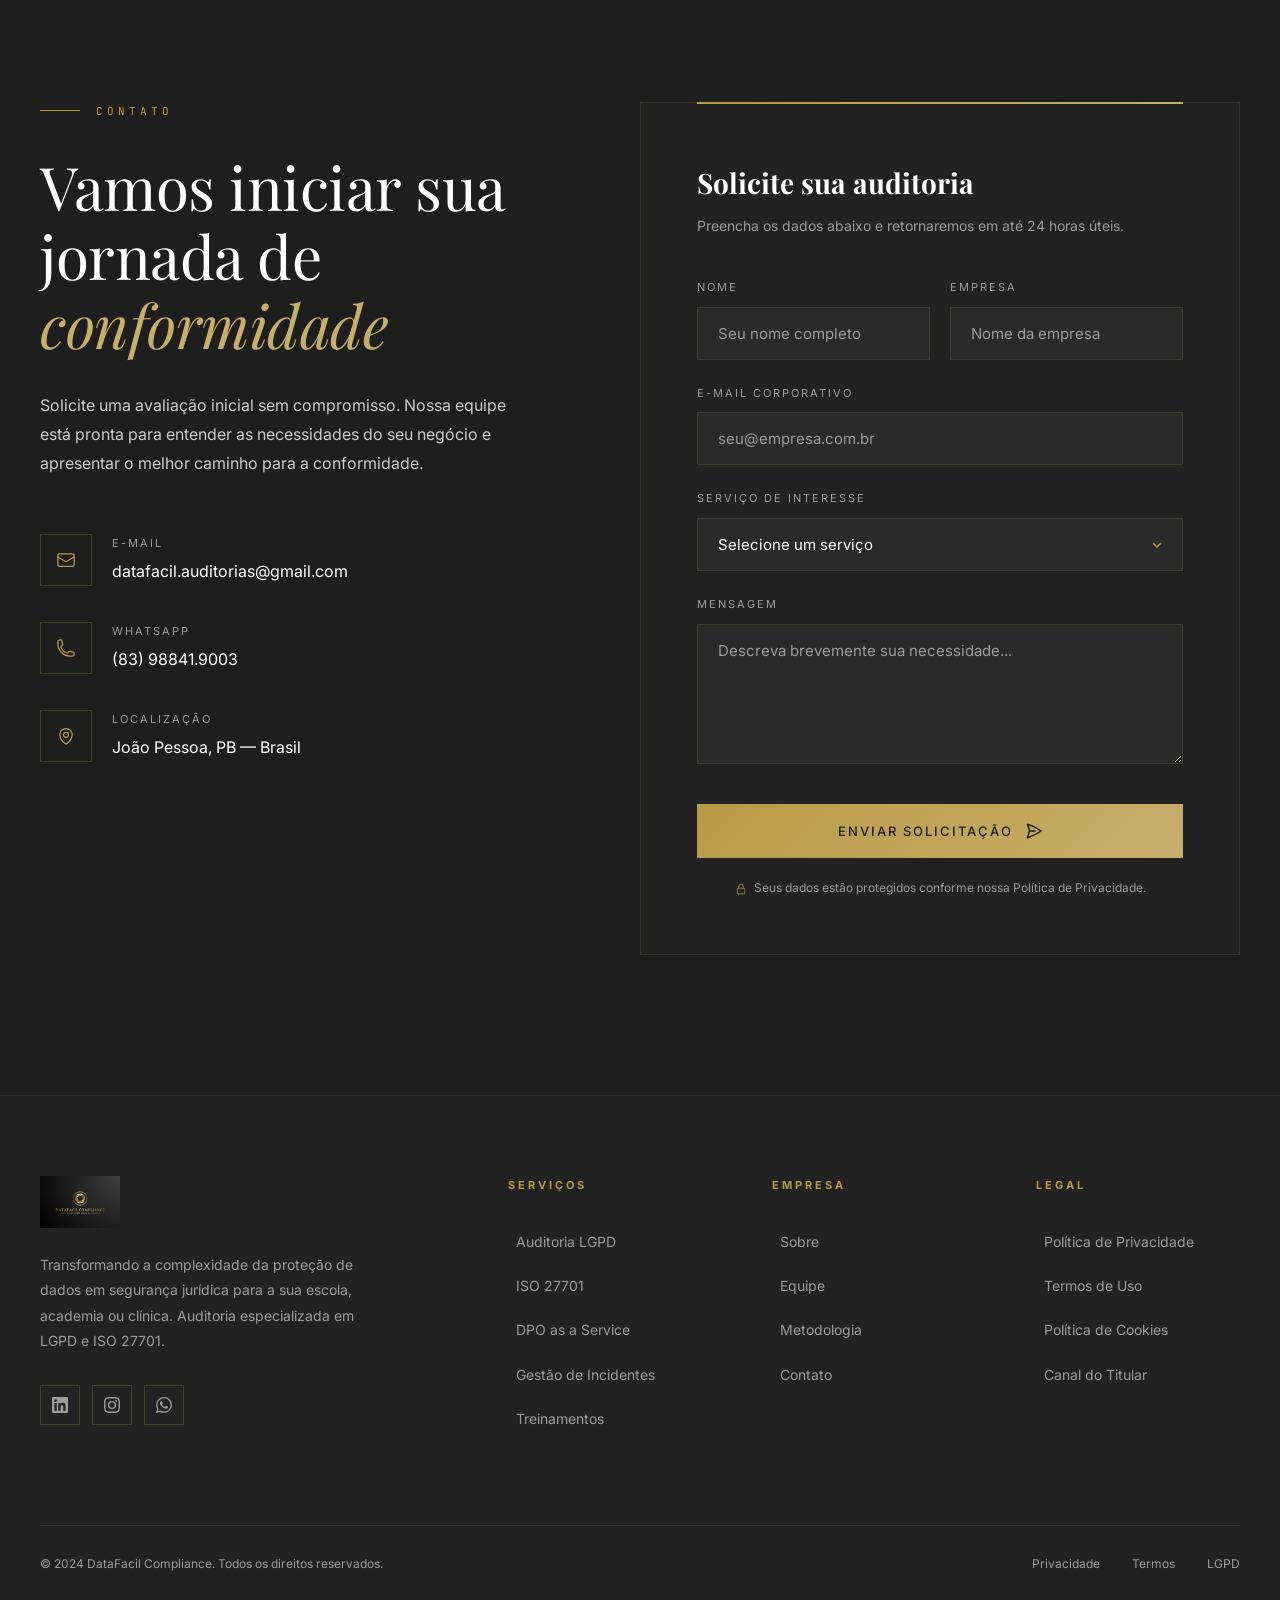
==== commit a0855e74: "fine-tuning" ====
--- a/index.html
+++ b/index.html
@@ -34,7 +34,7 @@
         <div class="container">
             <div class="nav-inner">
                 <a href="#" class="nav-logo">
-                    <img src="./public/images/DF_logo.png" alt="DataFacil Logo" class="nav-logo-img">
+                    <img src="./public/images/DF_banner.png" alt="DataFacil Compliance Logo" class="nav-logo-img">
                 </a>
                 <ul class="nav-links">
                     <li><a href="#about">Sobre</a></li>
@@ -160,7 +160,7 @@
                 <div class="about-image-container reveal">
                     <div class="about-image-deco"></div>
                     <div class="about-image-frame">
-                        <img src="./public/images/DF_banner.png" alt="DataFacil Compliance Branding">
+                        <img src="./public/images/DF_logo_b.png" alt="DataFacil Compliance Logo">
                         <div class="about-image-overlay"></div>
                     </div>
                     <div class="about-image-tag">
@@ -225,9 +225,9 @@
                 </div>
             </div>
             <!-- Branding Banner -->
-            <div class="about-branding reveal">
-                <img src="./public/images/DF_banner.png" alt="DataFacil Compliance Banner">
-            </div>
+            <!-- <div class="about-branding reveal">
+                <img src="./public/images/DF_logo_b.png" alt="DataFacil Compliance Logo Branding">
+            </div> -->
         </div>
     </section>
 
@@ -547,7 +547,7 @@
                 <div class="contact-form-wrapper reveal">
                     <h3 class="form-title">Solicite sua auditoria</h3>
                     <p class="form-subtitle">Preencha os dados abaixo e retornaremos em até 24 horas úteis.</p>
-                    <form id="contactForm">
+                    <form id="contactForm" action="https://formspree.io/f/xqewqkro" method="POST">
                         <div class="form-row">
                             <div class="form-group">
                                 <label for="name">Nome</label>
@@ -607,7 +607,7 @@
                     <a href="#" class="nav-logo">
                         <img src="./public/images/DF_logo.png" alt="DataFacil Logo" class="nav-logo-img">
                     </a>
-                    <p>Transformando a complexidade da proteção de dados em segurança jurídica para o seu negócio. Auditoria especializada em LGPD e ISO 27701.</p>
+                    <p>Transformando a complexidade da proteção de dados em segurança jurídica para a sua escola, academia ou clínica. Auditoria especializada em LGPD e ISO 27701.</p>
                     <div class="footer-social">
                         <a href="#" aria-label="LinkedIn">
                             <svg xmlns="http://www.w3.org/2000/svg" fill="currentColor" viewBox="0 0 24 24"><path d="M20.447 20.452h-3.554v-5.569c0-1.328-.027-3.037-1.852-3.037-1.853 0-2.136 1.445-2.136 2.939v5.667H9.351V9h3.414v1.561h.046c.477-.9 1.637-1.85 3.37-1.85 3.601 0 4.267 2.37 4.267 5.455v6.286zM5.337 7.433c-1.144 0-2.063-.926-2.063-2.065 0-1.138.92-2.063 2.063-2.063 1.14 0 2.064.925 2.064 2.063 0 1.139-.925 2.065-2.064 2.065zm1.782 13.019H3.555V9h3.564v11.452zM22.225 0H1.771C.792 0 0 .774 0 1.729v20.542C0 23.227.792 24 1.771 24h20.451C23.2 24 24 23.227 24 22.271V1.729C24 .774 23.2 0 22.222 0h.003z"/></svg>
@@ -665,6 +665,6 @@
         <svg xmlns="http://www.w3.org/2000/svg" fill="currentColor" viewBox="0 0 24 24"><path d="M17.472 14.382c-.297-.149-1.758-.867-2.03-.967-.273-.099-.471-.148-.67.15-.197.297-.767.966-.94 1.164-.173.199-.347.223-.644.075-.297-.15-1.255-.463-2.39-1.475-.883-.788-1.48-1.761-1.653-2.059-.173-.297-.018-.458.13-.606.134-.133.298-.347.446-.52.149-.174.198-.298.298-.497.099-.198.05-.371-.025-.52-.075-.149-.669-1.612-.916-2.207-.242-.579-.487-.5-.669-.51-.173-.008-.371-.01-.57-.01-.198 0-.52.074-.792.372-.272.297-1.04 1.016-1.04 2.479 0 1.462 1.065 2.875 1.213 3.074.149.198 2.096 3.2 5.077 4.487.709.306 1.262.489 1.694.625.712.227 1.36.195 1.871.118.571-.085 1.758-.719 2.006-1.413.248-.694.248-1.289.173-1.413-.074-.124-.272-.198-.57-.347m-5.421 7.403h-.004a9.87 9.87 0 01-5.031-1.378l-.361-.214-3.741.982.998-3.648-.235-.374a9.86 9.86 0 01-1.51-5.26c.001-5.45 4.436-9.884 9.888-9.884 2.64 0 5.122 1.03 6.988 2.898a9.825 9.825 0 012.893 6.994c-.003 5.45-4.437 9.884-9.885 9.884m8.413-18.297A11.815 11.815 0 0012.05 0C5.495 0 .16 5.335.157 11.892c0 2.096.547 4.142 1.588 5.945L.057 24l6.305-1.654a11.882 11.882 0 005.683 1.448h.005c6.554 0 11.89-5.335 11.893-11.893a11.821 11.821 0 00-3.48-8.413z"/></svg>
     </a>
 
-    <script src="script.js"></script>
+    <script src="./public/js/script.js"></script>
 </body>
 </html>
--- a/public/css/styles.css
+++ b/public/css/styles.css
@@ -10,20 +10,20 @@
 }
 
 :root {
-    --black: #000000;
-    --black-light: #0a0a0a;
-    --dark: #1a1a1a;
-    --dark-mid: #111111;
+    --black: #1e1e1e;
+    --black-light: #252525;
+    --dark: #2a2a2a;
+    --dark-mid: #222222;
     --gold: #b99a45;
     --gold-light: #c7ae6a;
     --gold-pale: #d5c28f;
     --gold-softest: #e3d6b4;
     --white: #f5f0e8;
     --white-pure: #ffffff;
-    --text-body: #999999;
-    --text-muted: #666666;
-    --border: rgba(185, 154, 69, 0.15);
-    --border-light: rgba(185, 154, 69, 0.08);
+    --text-body: #cccccc;
+    --text-muted: #9c9c9c;
+    --border: rgba(185, 154, 69, 0.25);
+    --border-light: rgba(185, 154, 69, 0.15);
     --glow: rgba(185, 154, 69, 0.3);
 
     --font-display: "Playfair Display", Georgia, serif;
@@ -385,7 +385,7 @@
 }
 
 .nav-logo-img {
-    height: 45px;
+    height: 52px;
     width: auto;
     object-fit: contain;
     display: block;
@@ -393,7 +393,7 @@
 }
 
 .nav-logo:hover .nav-logo-img {
-    transform: scale(1.04);
+    transform: scale(1.02);
 }
 
 .nav-links {
@@ -730,12 +730,12 @@
     display: flex;
     align-items: center;
     gap: 16px;
-    opacity: 0.4;
+    opacity: 0.7;
     transition: opacity 0.3s;
 }
 
 .trust-item:hover {
-    opacity: 0.8;
+    opacity: 1;
 }
 
 .trust-icon {
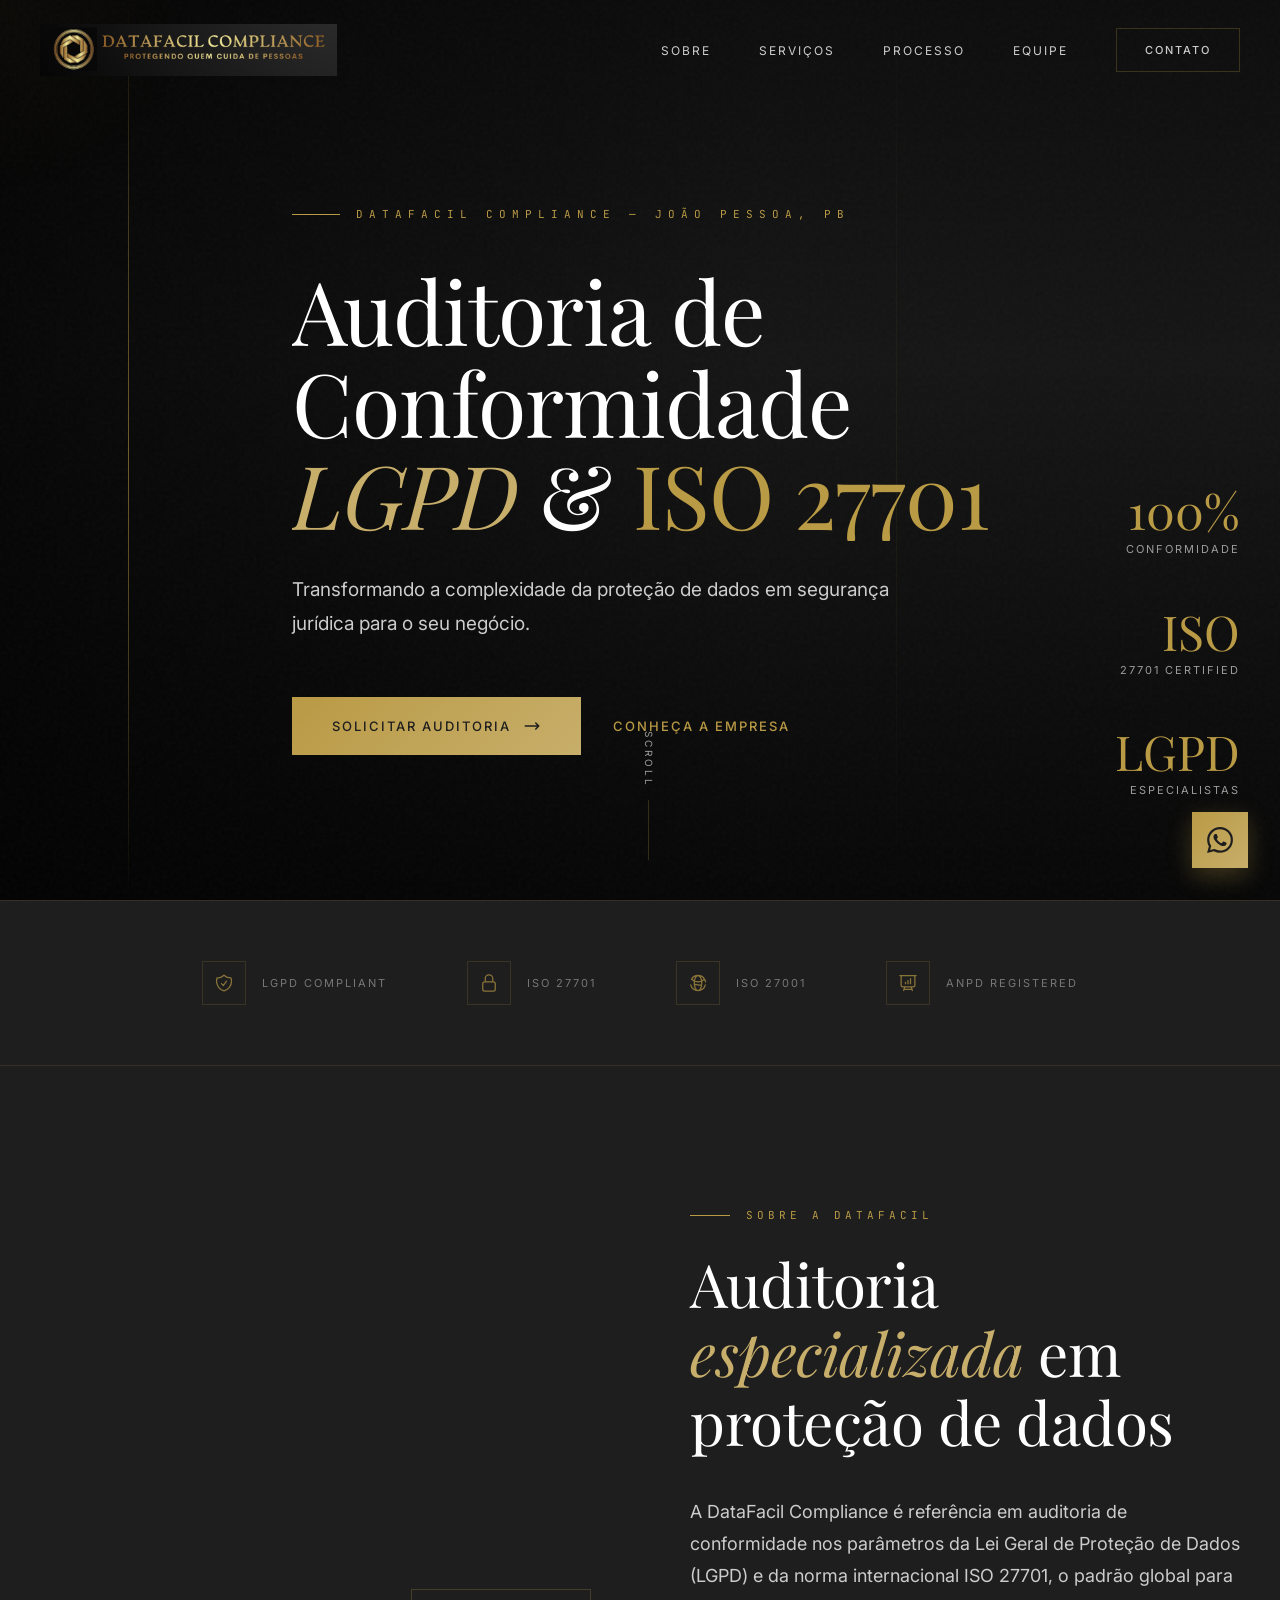
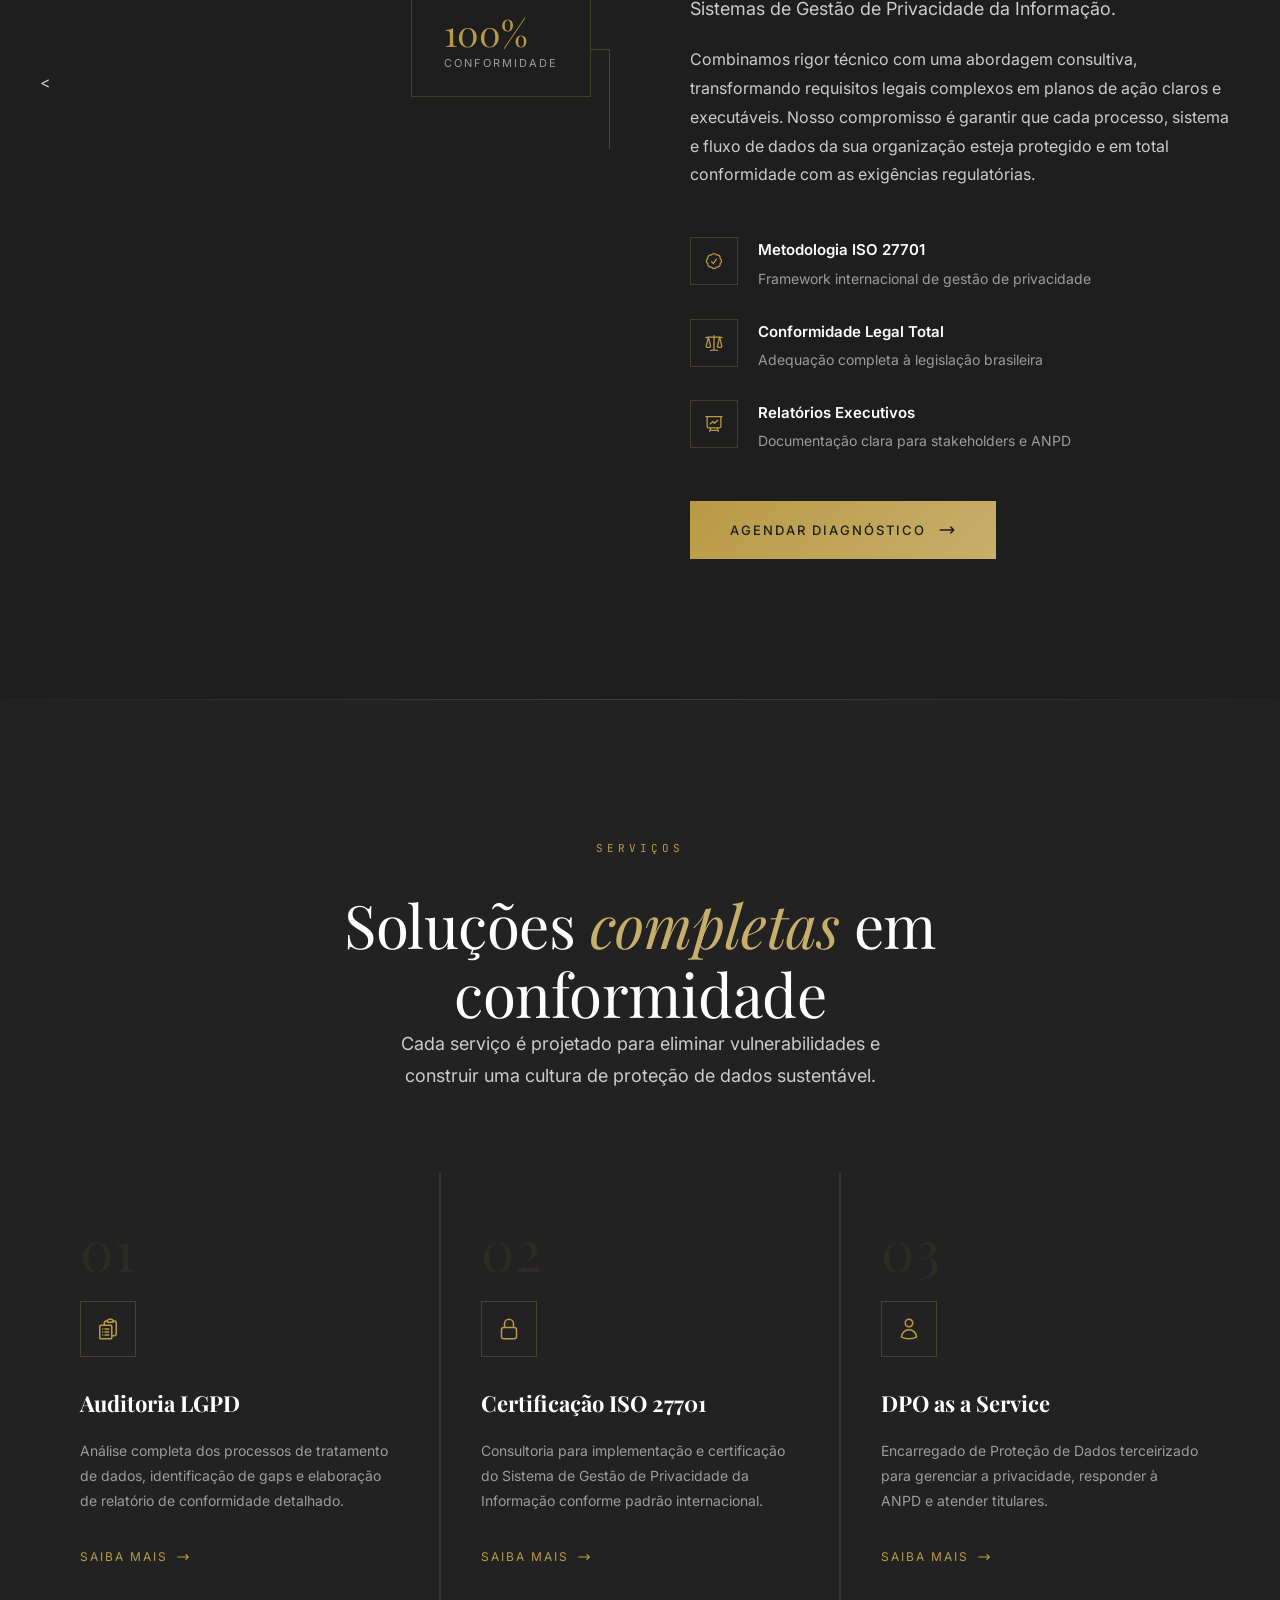
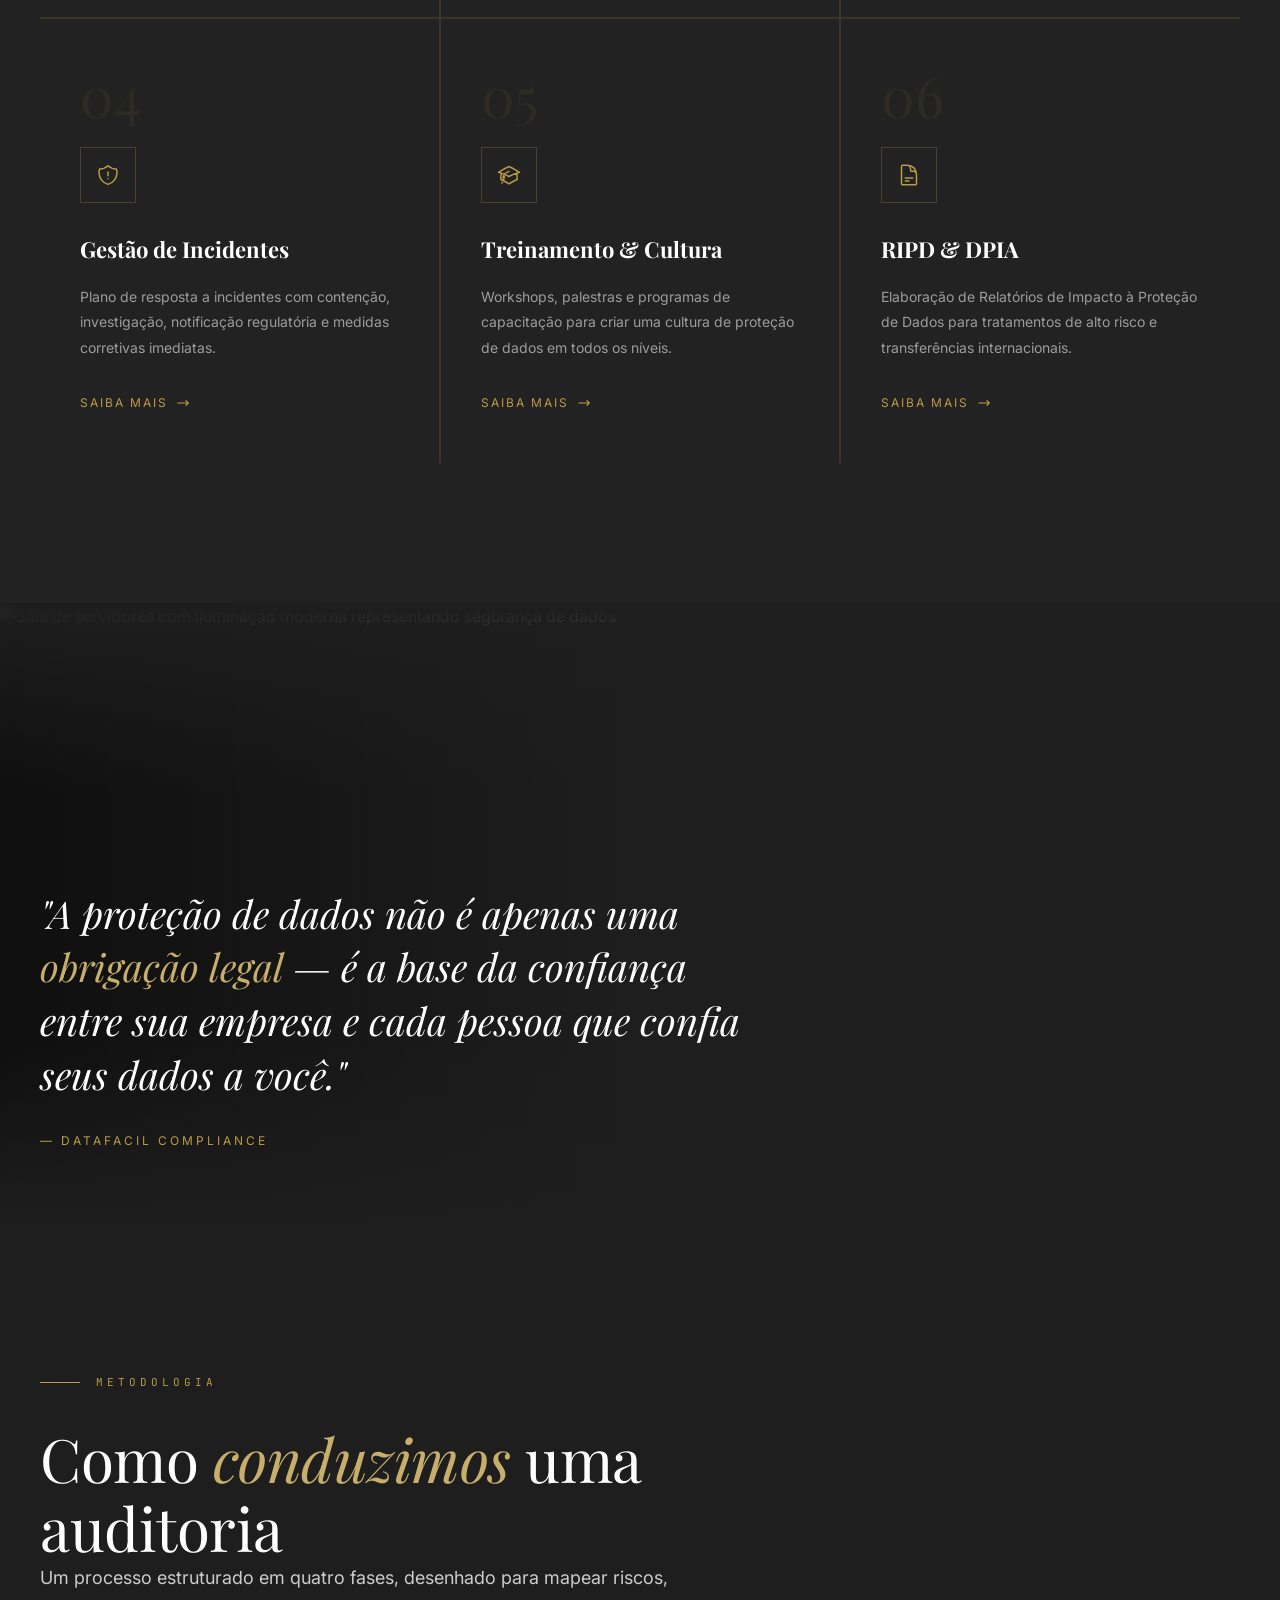
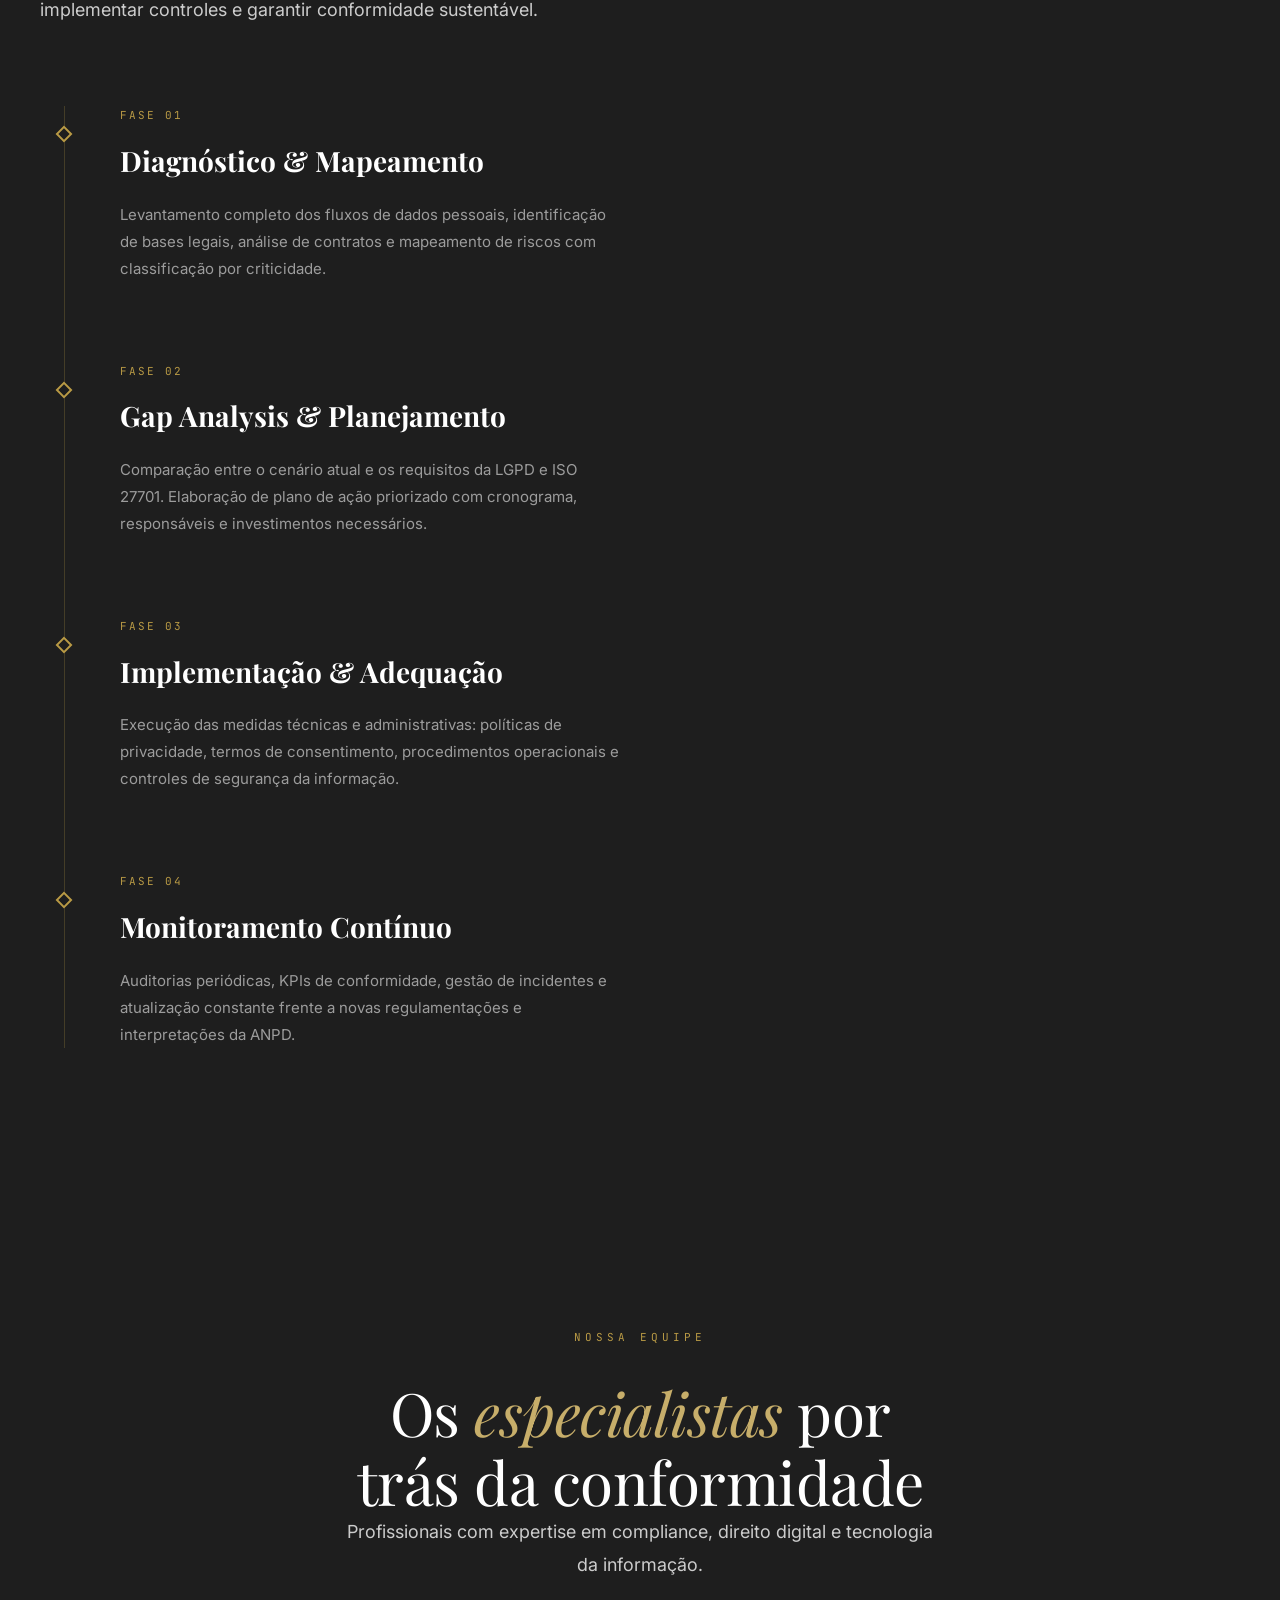
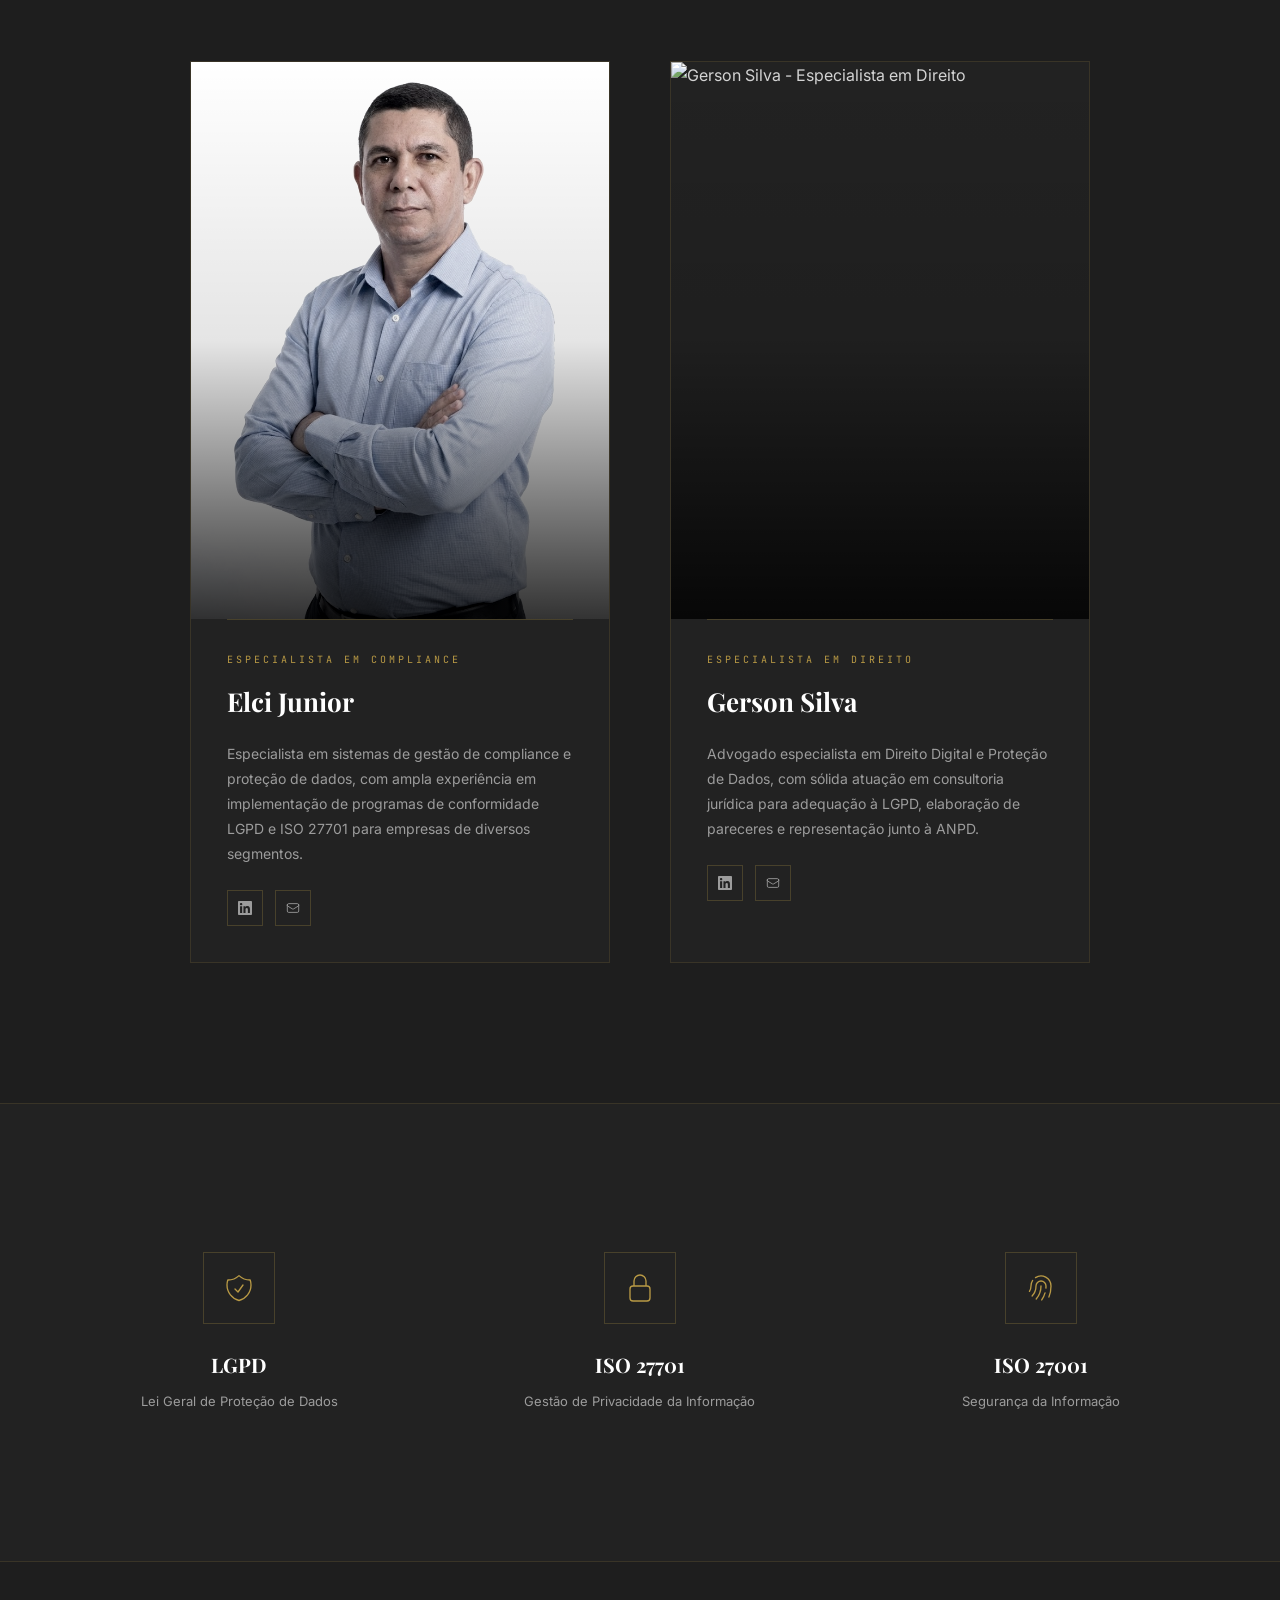
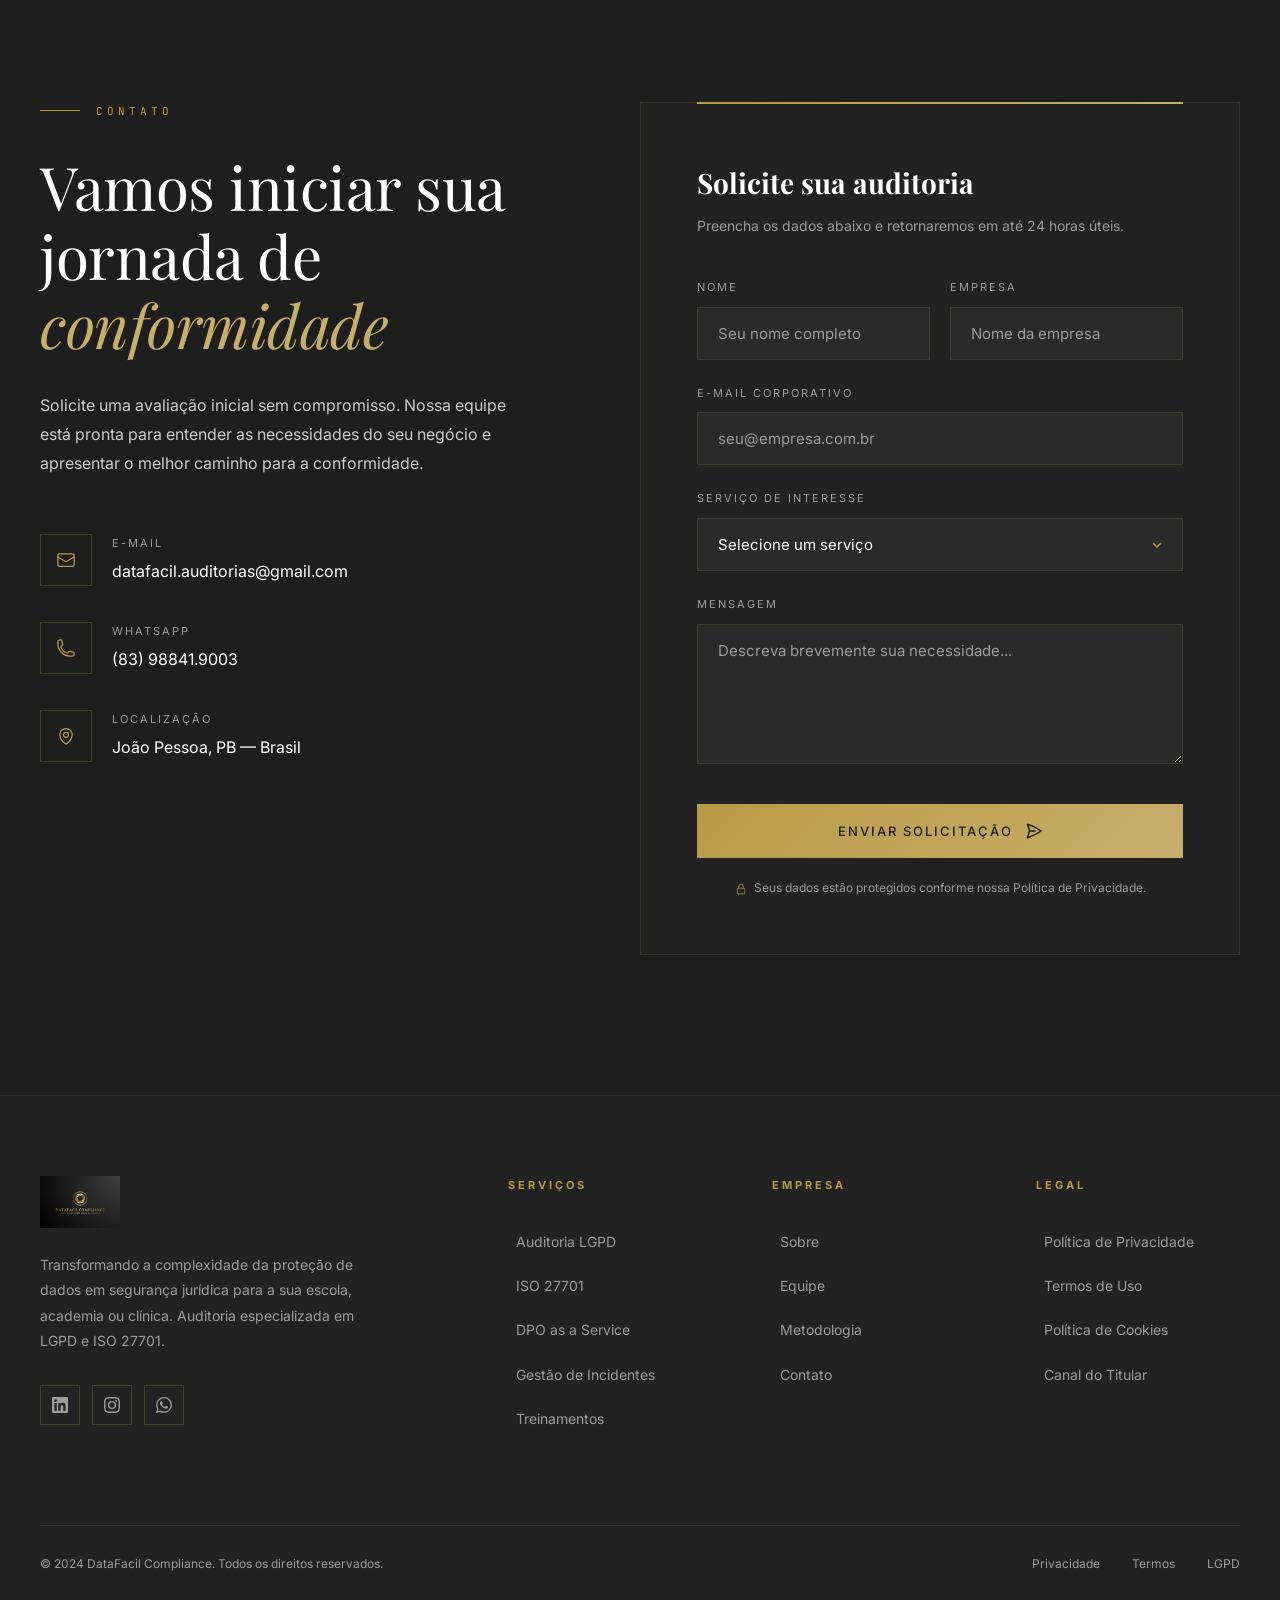
==== commit 7219e705: "links added" ====
--- a/index.html
+++ b/index.html
@@ -159,10 +159,10 @@
             <div class="about-grid">
                 <div class="about-image-container reveal">
                     <div class="about-image-deco"></div>
-                    <div class="about-image-frame">
+                    <<!-- div class="about-image-frame">
                         <img src="./public/images/DF_logo_b.png" alt="DataFacil Compliance Logo">
                         <div class="about-image-overlay"></div>
-                    </div>
+                    </div> -->
                     <div class="about-image-tag">
                         <div class="about-image-tag-number">100%</div>
                         <div class="about-image-tag-text">Conformidade</div>
@@ -609,10 +609,10 @@
                     </a>
                     <p>Transformando a complexidade da proteção de dados em segurança jurídica para a sua escola, academia ou clínica. Auditoria especializada em LGPD e ISO 27701.</p>
                     <div class="footer-social">
-                        <a href="#" aria-label="LinkedIn">
+                        <a href="https://www.linkedin.com/company/datafacil/" aria-label="LinkedIn">
                             <svg xmlns="http://www.w3.org/2000/svg" fill="currentColor" viewBox="0 0 24 24"><path d="M20.447 20.452h-3.554v-5.569c0-1.328-.027-3.037-1.852-3.037-1.853 0-2.136 1.445-2.136 2.939v5.667H9.351V9h3.414v1.561h.046c.477-.9 1.637-1.85 3.37-1.85 3.601 0 4.267 2.37 4.267 5.455v6.286zM5.337 7.433c-1.144 0-2.063-.926-2.063-2.065 0-1.138.92-2.063 2.063-2.063 1.14 0 2.064.925 2.064 2.063 0 1.139-.925 2.065-2.064 2.065zm1.782 13.019H3.555V9h3.564v11.452zM22.225 0H1.771C.792 0 0 .774 0 1.729v20.542C0 23.227.792 24 1.771 24h20.451C23.2 24 24 23.227 24 22.271V1.729C24 .774 23.2 0 22.222 0h.003z"/></svg>
                         </a>
-                        <a href="https://www.instagram.com/" target="_blank" rel="noopener noreferrer" aria-label="Instagram">
+                        <a href="https://www.instagram.com/datafacil.compliance/" target="_blank" rel="noopener noreferrer" aria-label="Instagram">
                             <svg xmlns="http://www.w3.org/2000/svg" fill="currentColor" viewBox="0 0 24 24"><path d="M12 2.163c3.204 0 3.584.012 4.85.07 3.252.148 4.771 1.691 4.919 4.919.058 1.265.069 1.645.069 4.849 0 3.205-.012 3.584-.069 4.849-.149 3.225-1.664 4.771-4.919 4.919-1.266.058-1.644.07-4.85.07-3.204 0-3.584-.012-4.849-.07-3.26-.149-4.771-1.699-4.919-4.92-.058-1.265-.07-1.644-.07-4.849 0-3.204.013-3.583.07-4.849.149-3.227 1.664-4.771 4.919-4.919 1.266-.057 1.645-.069 4.849-.069zM12 0C8.741 0 8.333.014 7.053.072 2.695.272.273 2.69.073 7.052.014 8.333 0 8.741 0 12c0 3.259.014 3.668.072 4.948.2 4.358 2.618 6.78 6.98 6.98C8.333 23.986 8.741 24 12 24c3.259 0 3.668-.014 4.948-.072 4.354-.2 6.782-2.618 6.979-6.98.059-1.28.073-1.689.073-4.948 0-3.259-.014-3.667-.072-4.947-.196-4.354-2.617-6.78-6.979-6.98C15.668.014 15.259 0 12 0zm0 5.838a6.162 6.162 0 100 12.324 6.162 6.162 0 000-12.324zM12 16a4 4 0 110-8 4 4 0 010 8zm6.406-11.845a1.44 1.44 0 100 2.881 1.44 1.44 0 000-2.881z"/></svg>
                         </a>
                         <a href="https://wa.me/5583988419003" target="_blank" rel="noopener noreferrer" aria-label="WhatsApp">
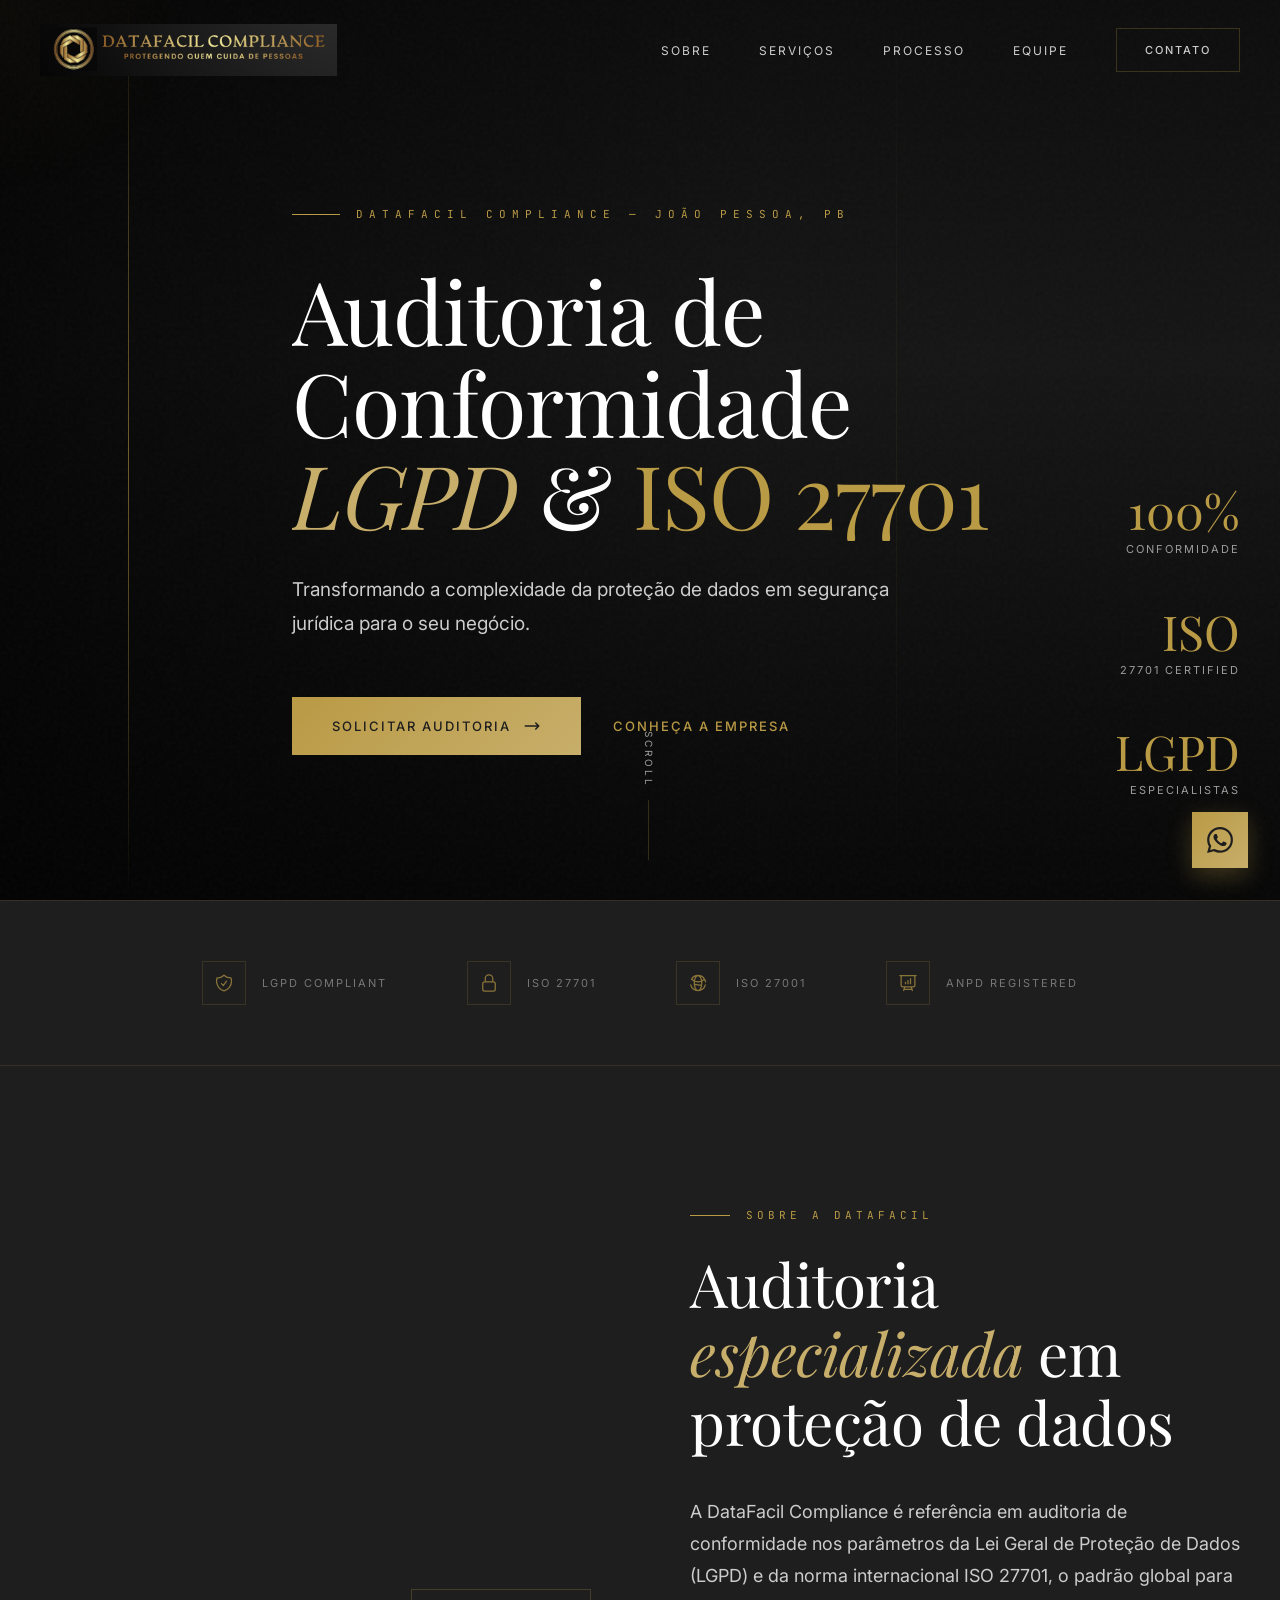
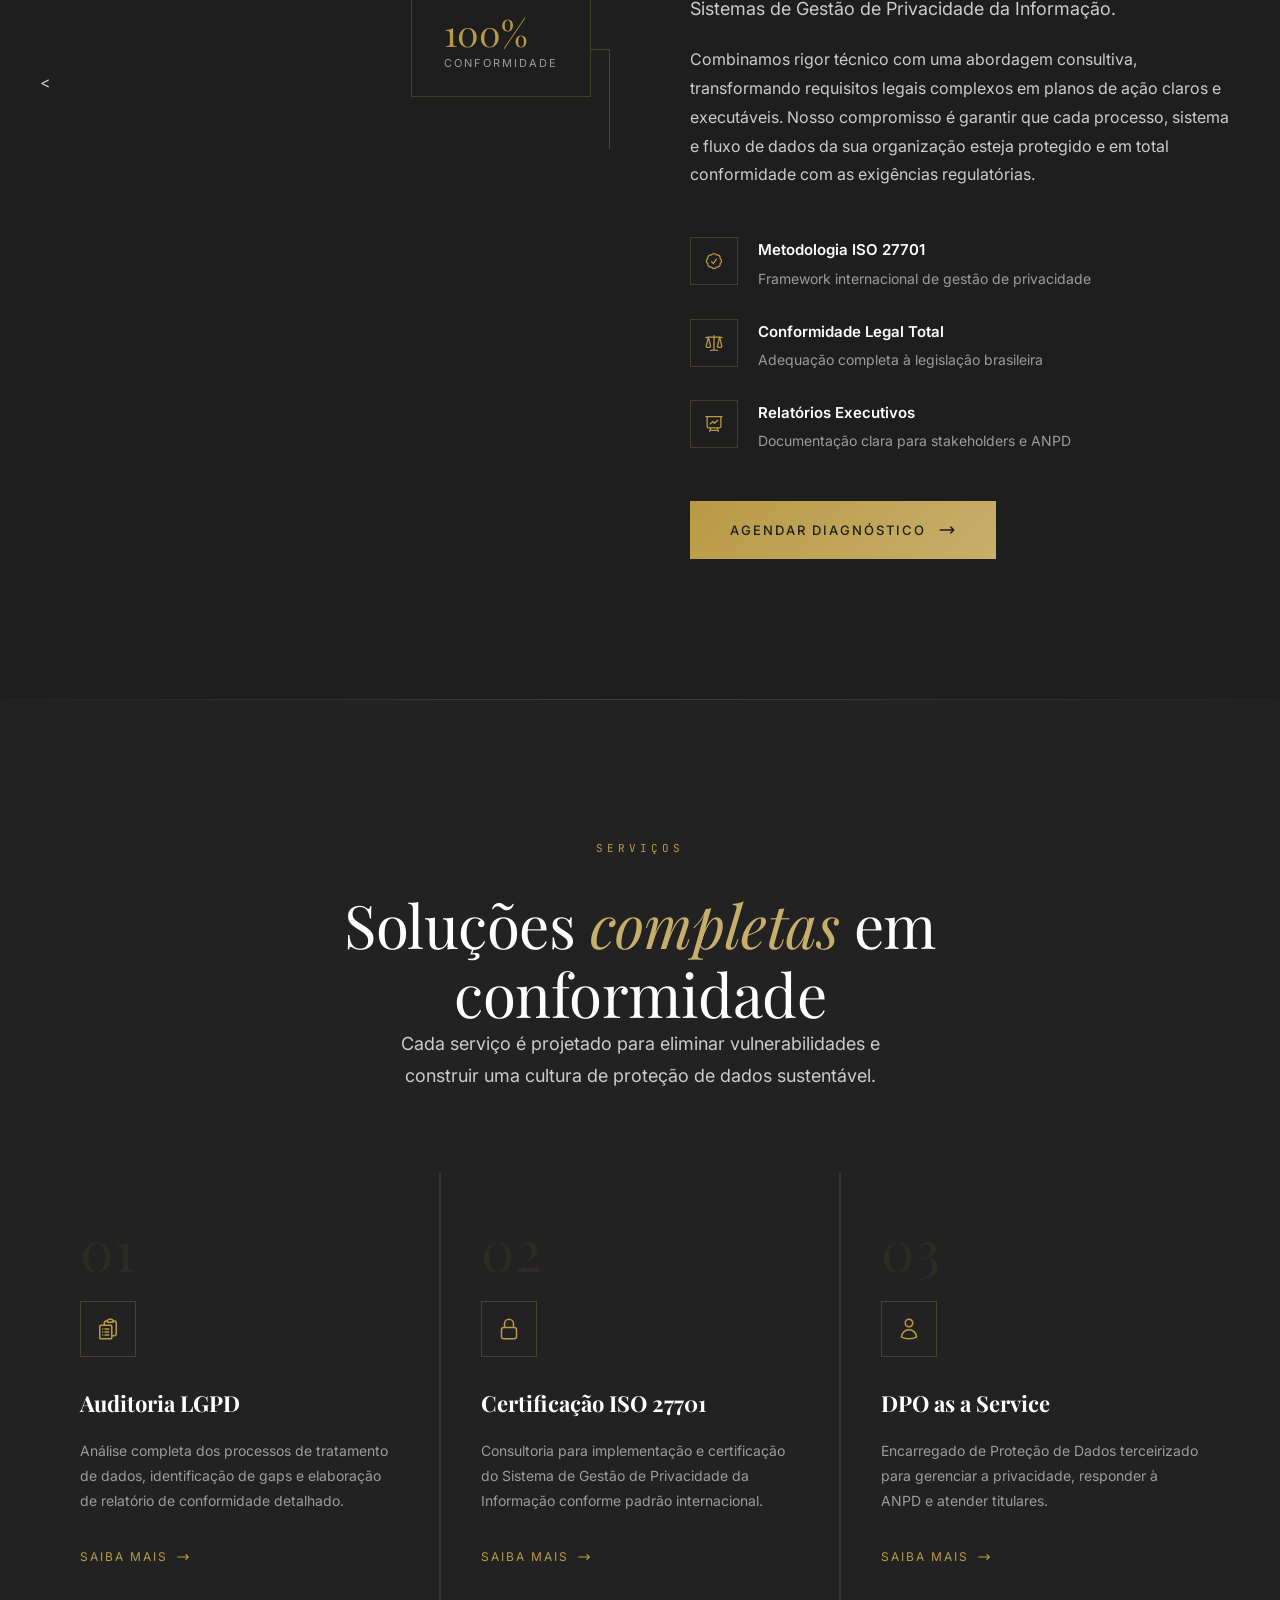
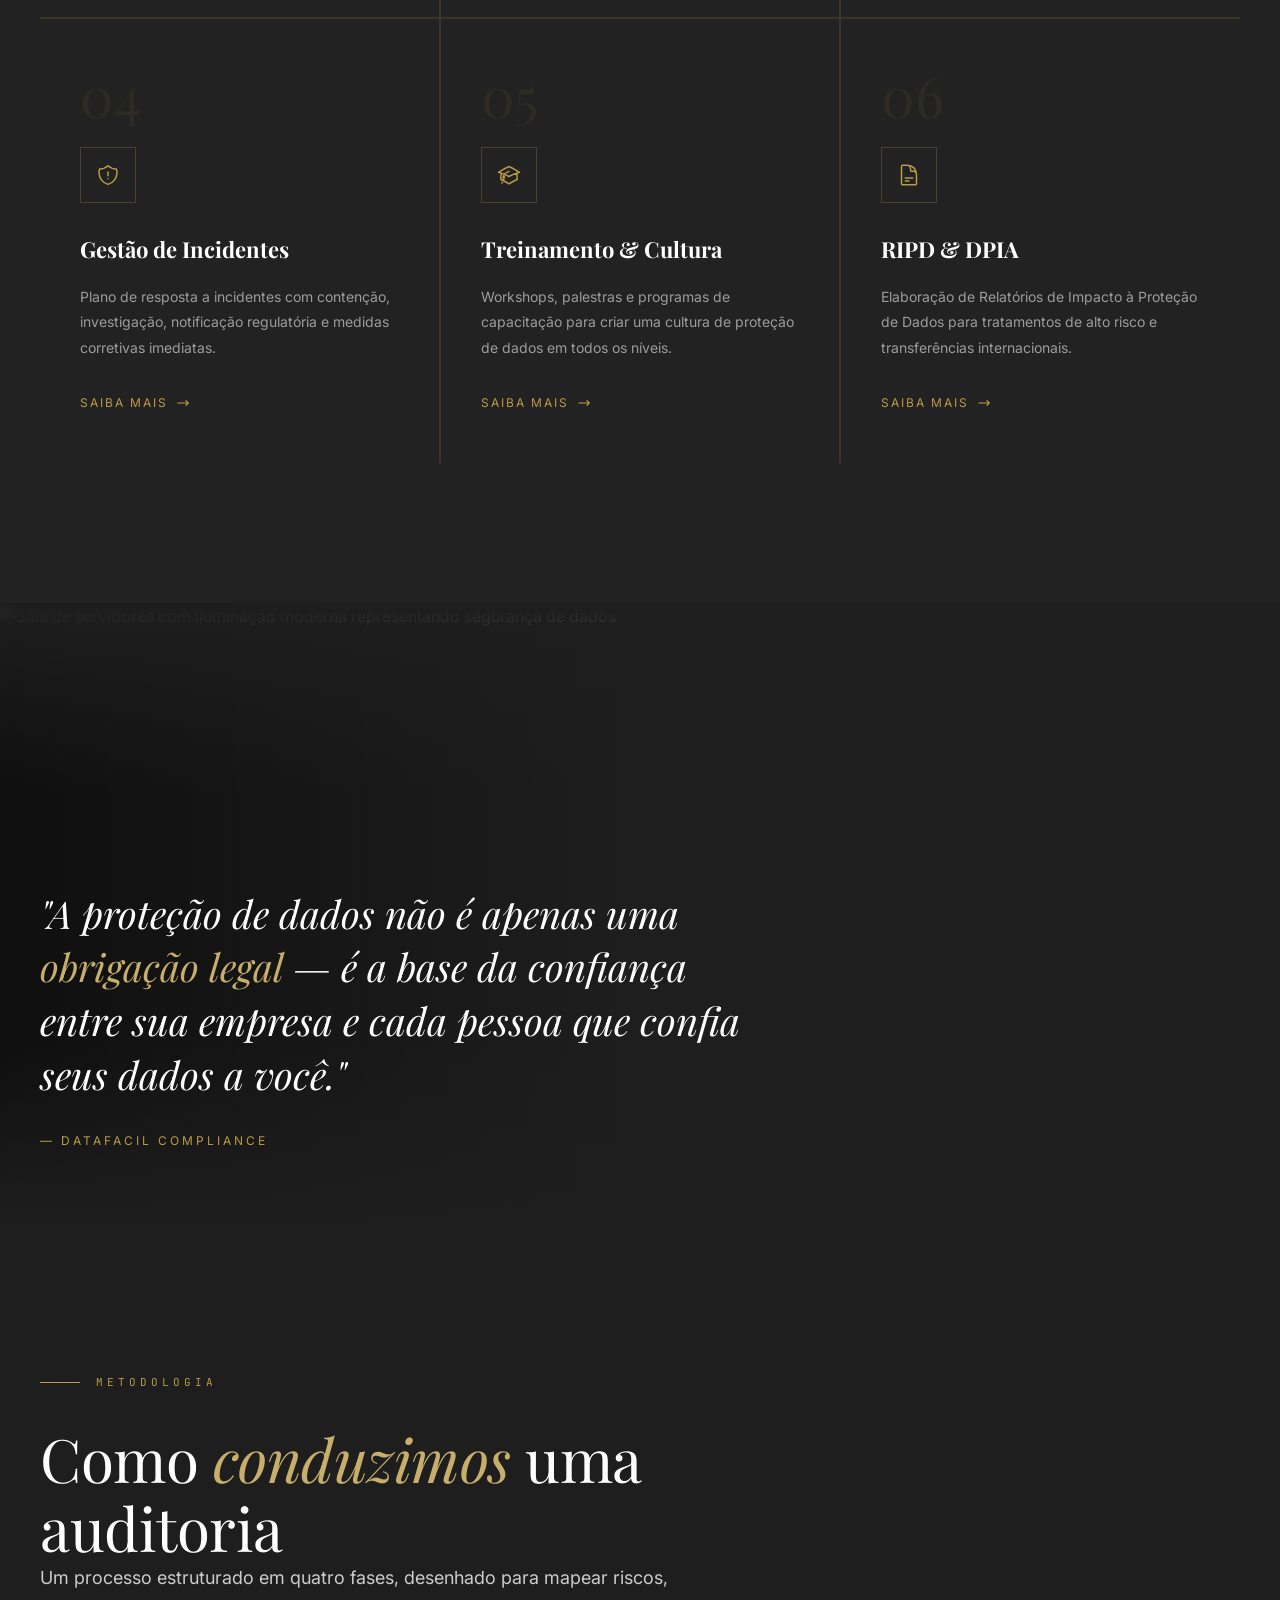
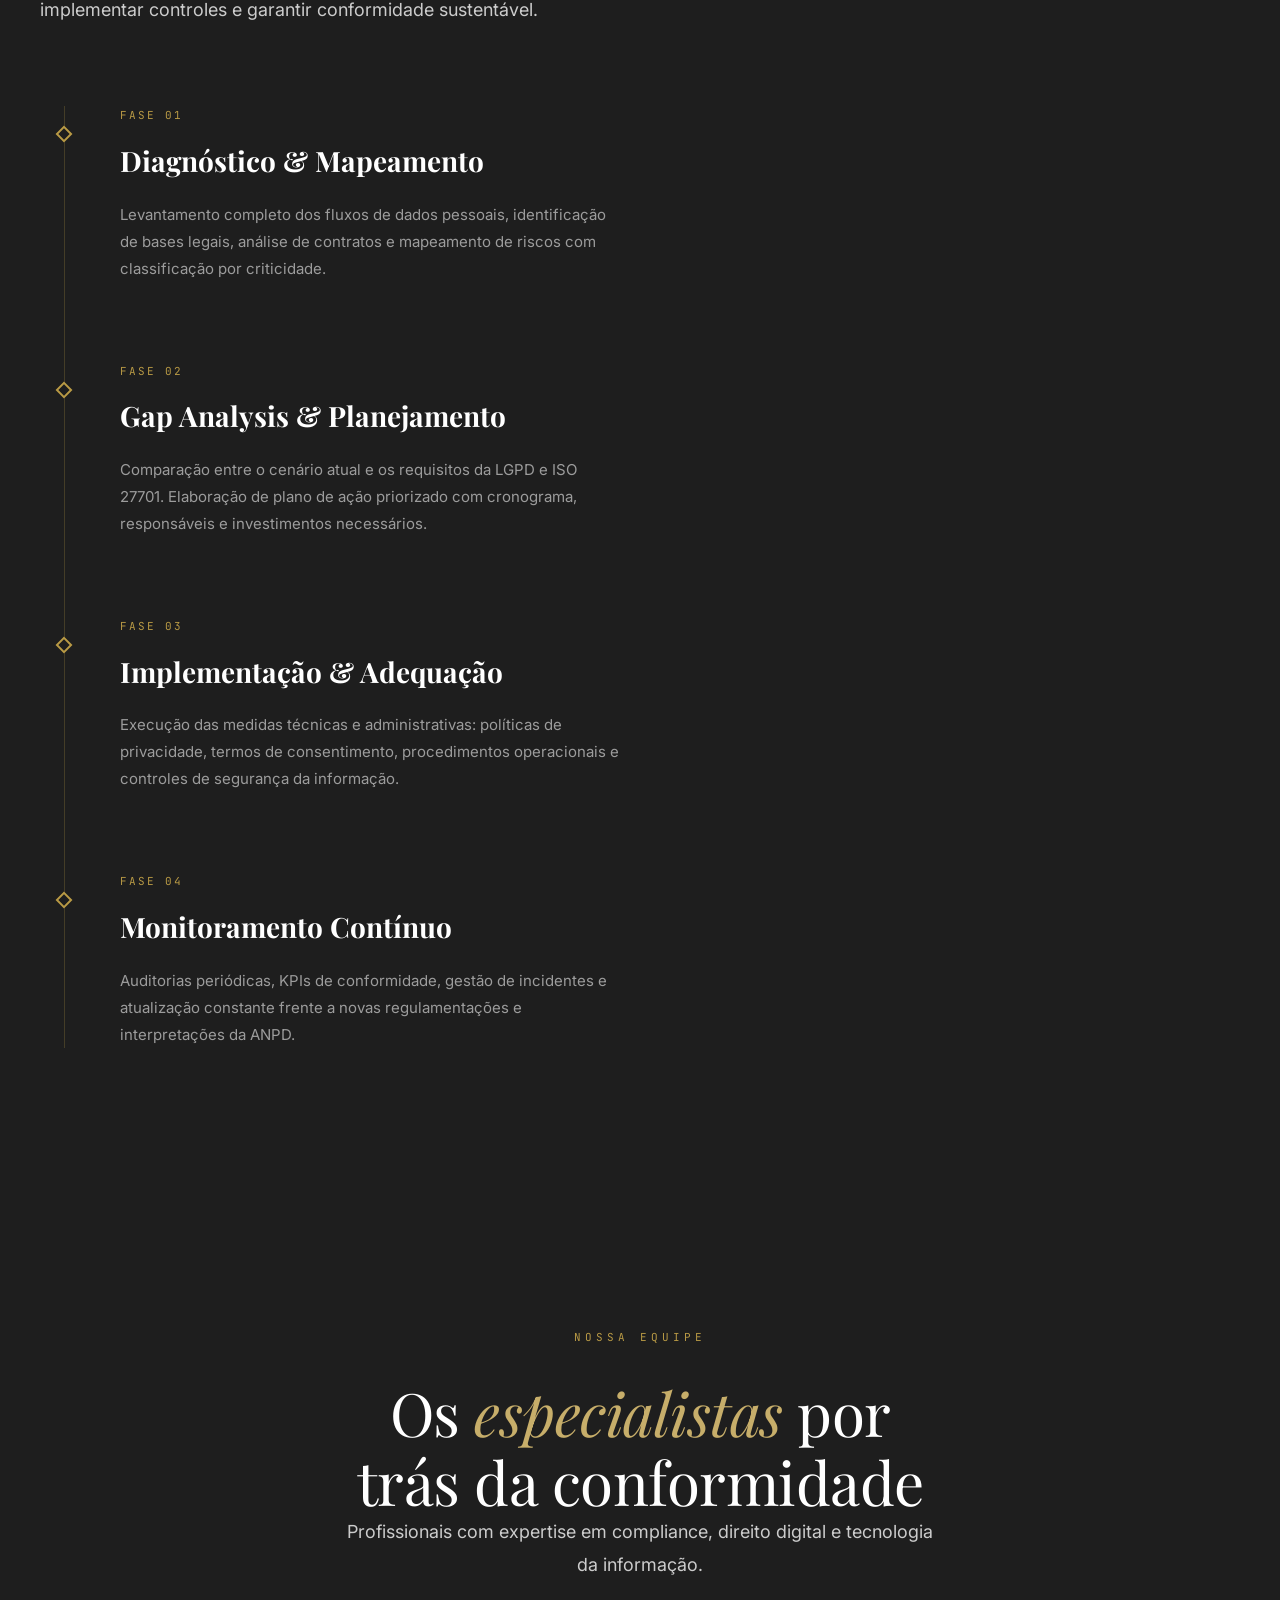
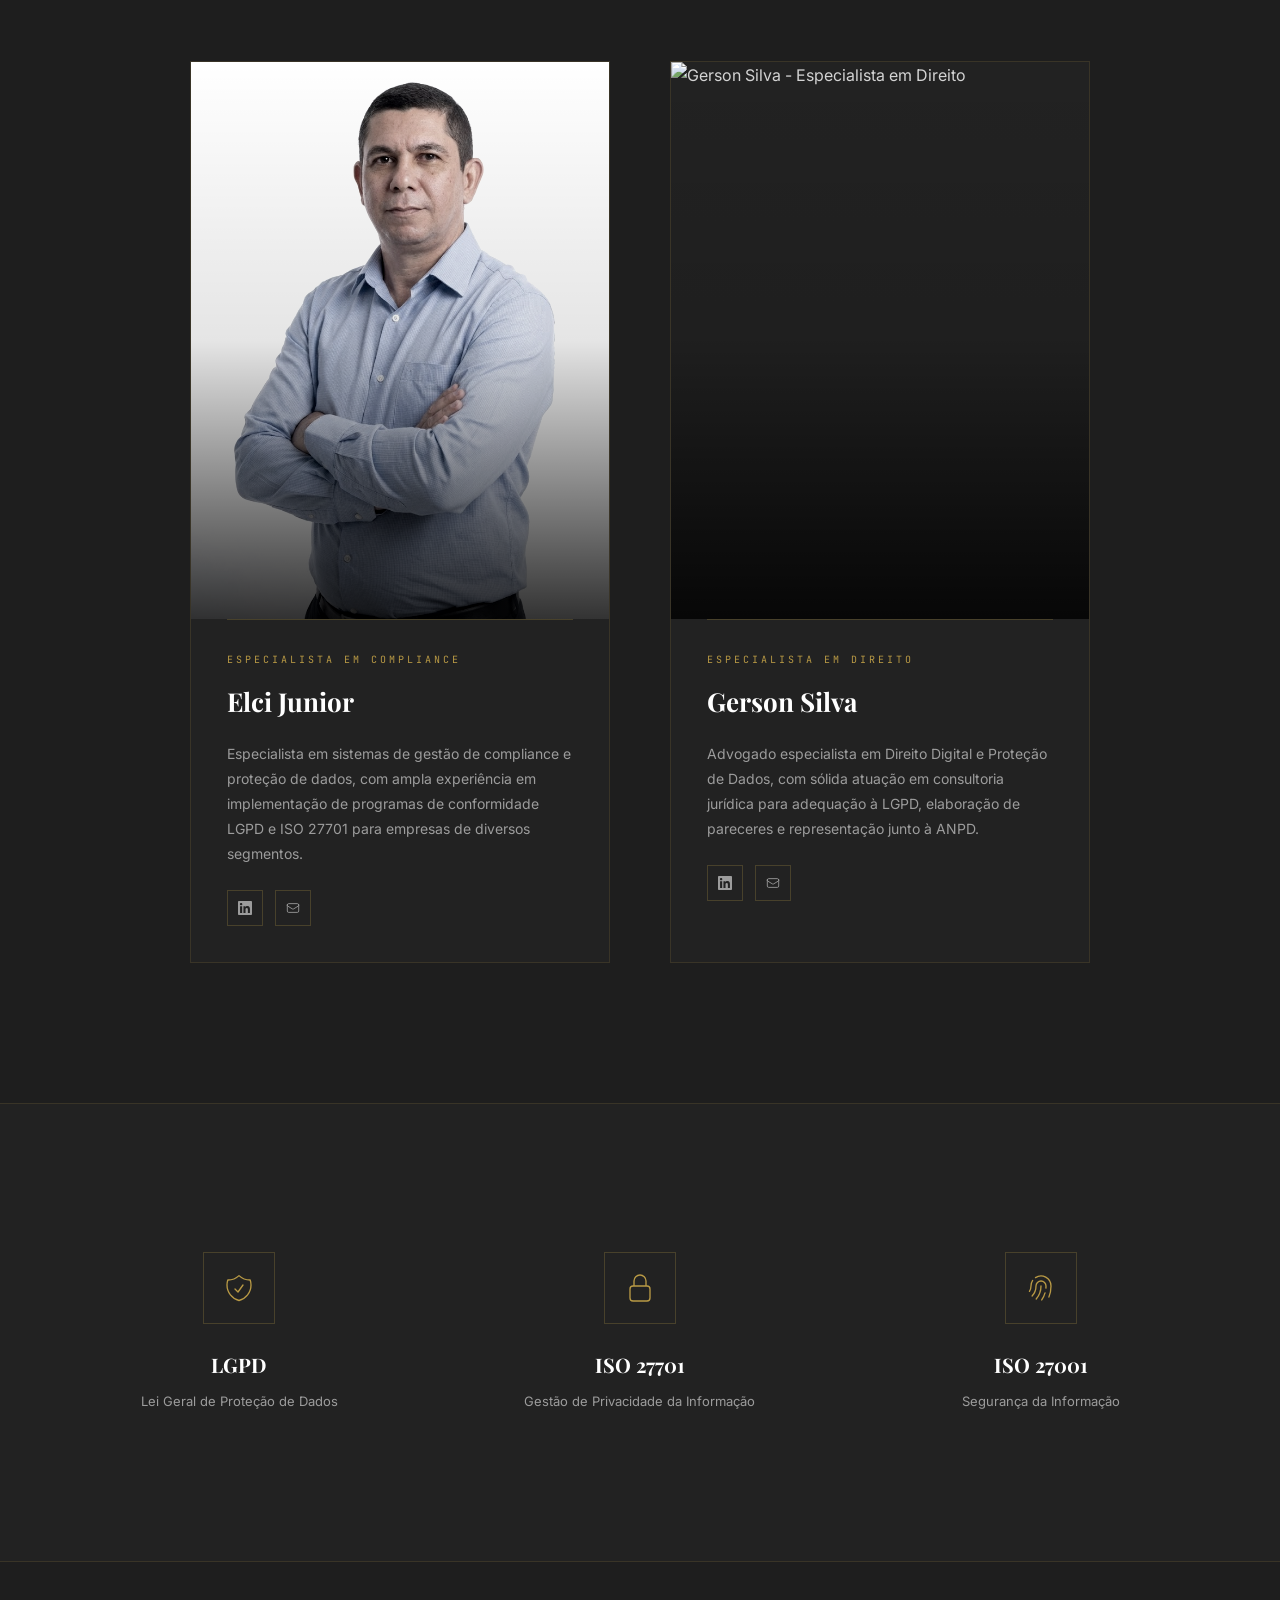
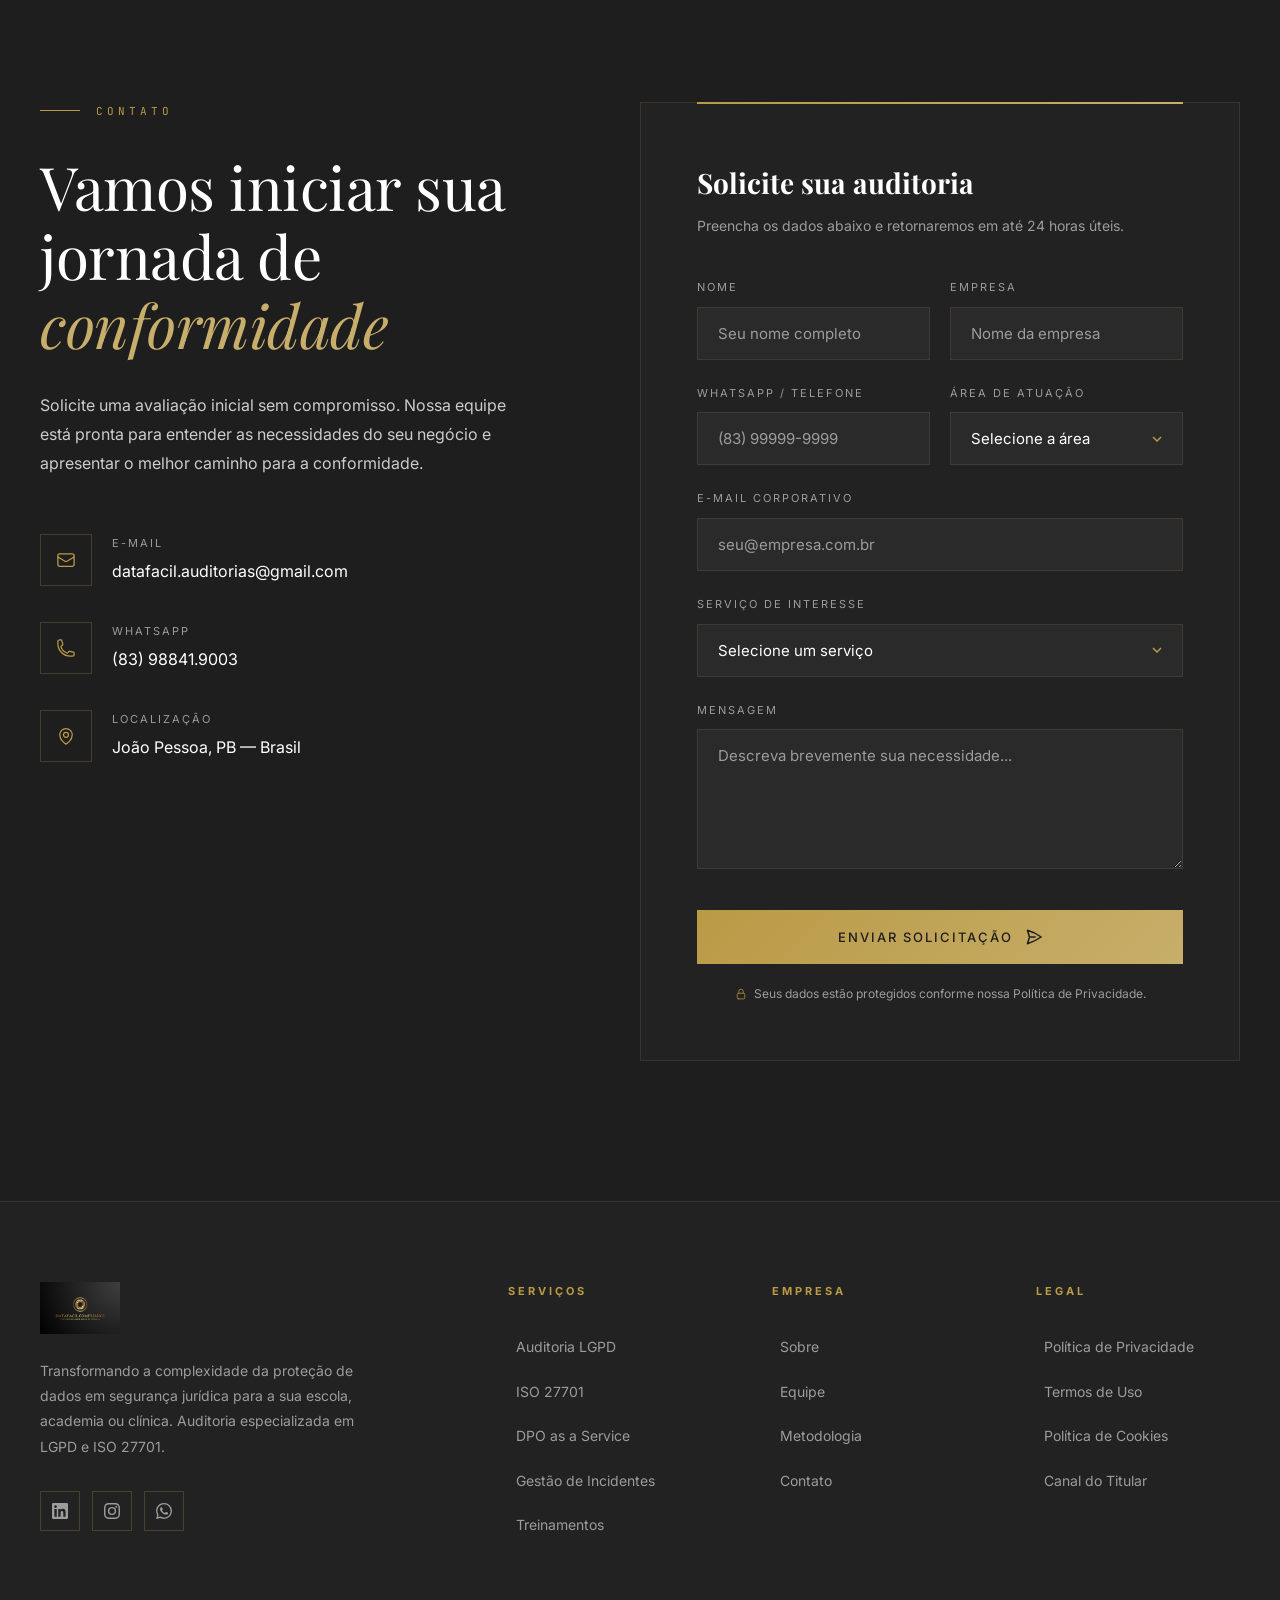
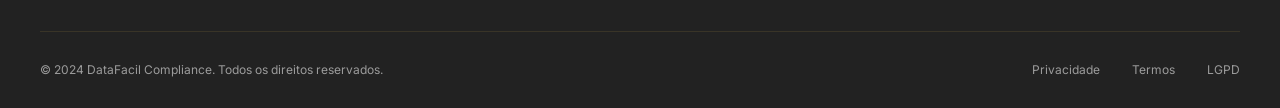
==== commit 91c02b36: "new features added, SEO messages, new fields on form, feedback message updated, email subject added" ====
--- a/index.html
+++ b/index.html
@@ -4,6 +4,21 @@
     <meta charset="UTF-8">
     <meta name="viewport" content="width=device-width, initial-scale=1.0">
     <title>DataFacil Compliance | Auditoria LGPD & ISO 27701</title>
+    <meta name="description" content="Auditoria especializada em conformidade LGPD e ISO 27701 para escolas, academias, clínicas e instituições na Paraíba. Proteja seus dados com rigor técnico.">
+    
+    <!-- Open Graph / Facebook -->
+    <meta property="og:type" content="website">
+    <meta property="og:url" content="https://datafacilcompliance.com.br/">
+    <meta property="og:title" content="DataFacil Compliance | Auditoria LGPD & ISO 27701">
+    <meta property="og:description" content="Auditoria especializada em conformidade LGPD e ISO 27701. Transformando a complexidade da proteção de dados em segurança jurídica.">
+    <meta property="og:image" content="./public/images/DF_banner.png">
+
+    <!-- Twitter -->
+    <meta property="twitter:card" content="summary_large_image">
+    <meta property="twitter:url" content="https://datafacilcompliance.com.br/">
+    <meta property="twitter:title" content="DataFacil Compliance | Auditoria LGPD & ISO 27701">
+    <meta property="twitter:description" content="Auditoria especializada em conformidade LGPD e ISO 27701. Transformando a complexidade da proteção de dados em segurança jurídica.">
+    <meta property="twitter:image" content="./public/images/DF_banner.png">
     <link rel="preconnect" href="https://fonts.googleapis.com">
     <link rel="preconnect" href="https://fonts.gstatic.com" crossorigin>
     <link href="https://fonts.googleapis.com/css2?family=Playfair+Display:ital,wght@0,400;0,500;0,600;0,700;1,400;1,500&family=Inter:wght@300;400;500;600;700&family=JetBrains+Mono:wght@400;500&display=swap" rel="stylesheet">
@@ -547,7 +562,11 @@
                 <div class="contact-form-wrapper reveal">
                     <h3 class="form-title">Solicite sua auditoria</h3>
                     <p class="form-subtitle">Preencha os dados abaixo e retornaremos em até 24 horas úteis.</p>
-                    <form id="contactForm" action="https://formspree.io/f/xqewqkro" method="POST">
+                     <form id="contactForm" action="https://formspree.io/f/xqewqkro" method="POST">
+                        <!-- Formspree Config -->
+                        <input type="text" name="_gotcha" style="display:none">
+                        <input type="hidden" name="_subject" value="Nova Solicitação de Auditoria - DataFacil">
+
                         <div class="form-row">
                             <div class="form-group">
                                 <label for="name">Nome</label>
@@ -558,6 +577,25 @@
                                 <input type="text" id="company" name="company" placeholder="Nome da empresa" required>
                             </div>
                         </div>
+
+                        <div class="form-row">
+                            <div class="form-group">
+                                <label for="whatsapp">WhatsApp / Telefone</label>
+                                <input type="tel" id="whatsapp" name="whatsapp" placeholder="(83) 99999-9999" required>
+                            </div>
+                            <div class="form-group">
+                                <label for="industry">Área de Atuação</label>
+                                <select id="industry" name="industry" required>
+                                    <option value="">Selecione a área</option>
+                                    <option value="Escola">Escola</option>
+                                    <option value="Academia">Academia</option>
+                                    <option value="Clínica">Clínica</option>
+                                    <option value="Igreja">Igreja</option>
+                                    <option value="Outros">Outros</option>
+                                </select>
+                            </div>
+                        </div>
+
                         <div class="form-group">
                             <label for="email">E-mail Corporativo</label>
                             <input type="email" id="email" name="email" placeholder="seu@empresa.com.br" required>
@@ -579,12 +617,14 @@
                             <label for="message">Mensagem</label>
                             <textarea id="message" name="message" placeholder="Descreva brevemente sua necessidade..."></textarea>
                         </div>
-                        <button type="submit" class="btn btn-primary form-submit">
+                        <button type="submit" class="btn btn-primary form-submit" id="submitBtn">
                             <span>Enviar Solicitação</span>
                             <svg xmlns="http://www.w3.org/2000/svg" width="18" height="18" fill="none" viewBox="0 0 24 24" stroke="currentColor" stroke-width="2">
                                 <path stroke-linecap="round" stroke-linejoin="round" d="M6 12L3.269 3.126A59.768 59.768 0 0121.485 12 59.77 59.77 0 013.27 20.876L5.999 12zm0 0h7.5" />
                             </svg>
                         </button>
+
+                        <div id="formStatus" class="form-status"></div>
                         <p class="form-note">
                             <svg xmlns="http://www.w3.org/2000/svg" fill="none" viewBox="0 0 24 24" stroke="currentColor" stroke-width="1.5">
                                 <path stroke-linecap="round" stroke-linejoin="round" d="M16.5 10.5V6.75a4.5 4.5 0 10-9 0v3.75m-.75 11.25h10.5a2.25 2.25 0 002.25-2.25v-6.75a2.25 2.25 0 00-2.25-2.25H6.75a2.25 2.25 0 00-2.25 2.25v6.75a2.25 2.25 0 002.25 2.25z" />
--- a/public/css/styles.css
+++ b/public/css/styles.css
@@ -1605,6 +1605,35 @@
     color: var(--gold);
 }
 
+.form-status {
+    margin-top: 24px;
+    padding: 16px;
+    font-size: 14px;
+    text-align: center;
+    display: none;
+    animation: fadeIn 0.5s var(--ease-out);
+    border: 1px solid transparent;
+}
+
+.form-status.success {
+    display: block;
+    background: rgba(16, 185, 129, 0.05);
+    border-color: rgba(16, 185, 129, 0.2);
+    color: #10b981;
+}
+
+.form-status.error {
+    display: block;
+    background: rgba(239, 68, 68, 0.05);
+    border-color: rgba(239, 68, 68, 0.2);
+    color: #ef4444;
+}
+
+@keyframes fadeIn {
+    from { opacity: 0; transform: translateY(10px); }
+    to { opacity: 1; transform: translateY(0); }
+}
+
 /* ═══════════════════════════════════════════
    FOOTER
 ═══════════════════════════════════════════ */
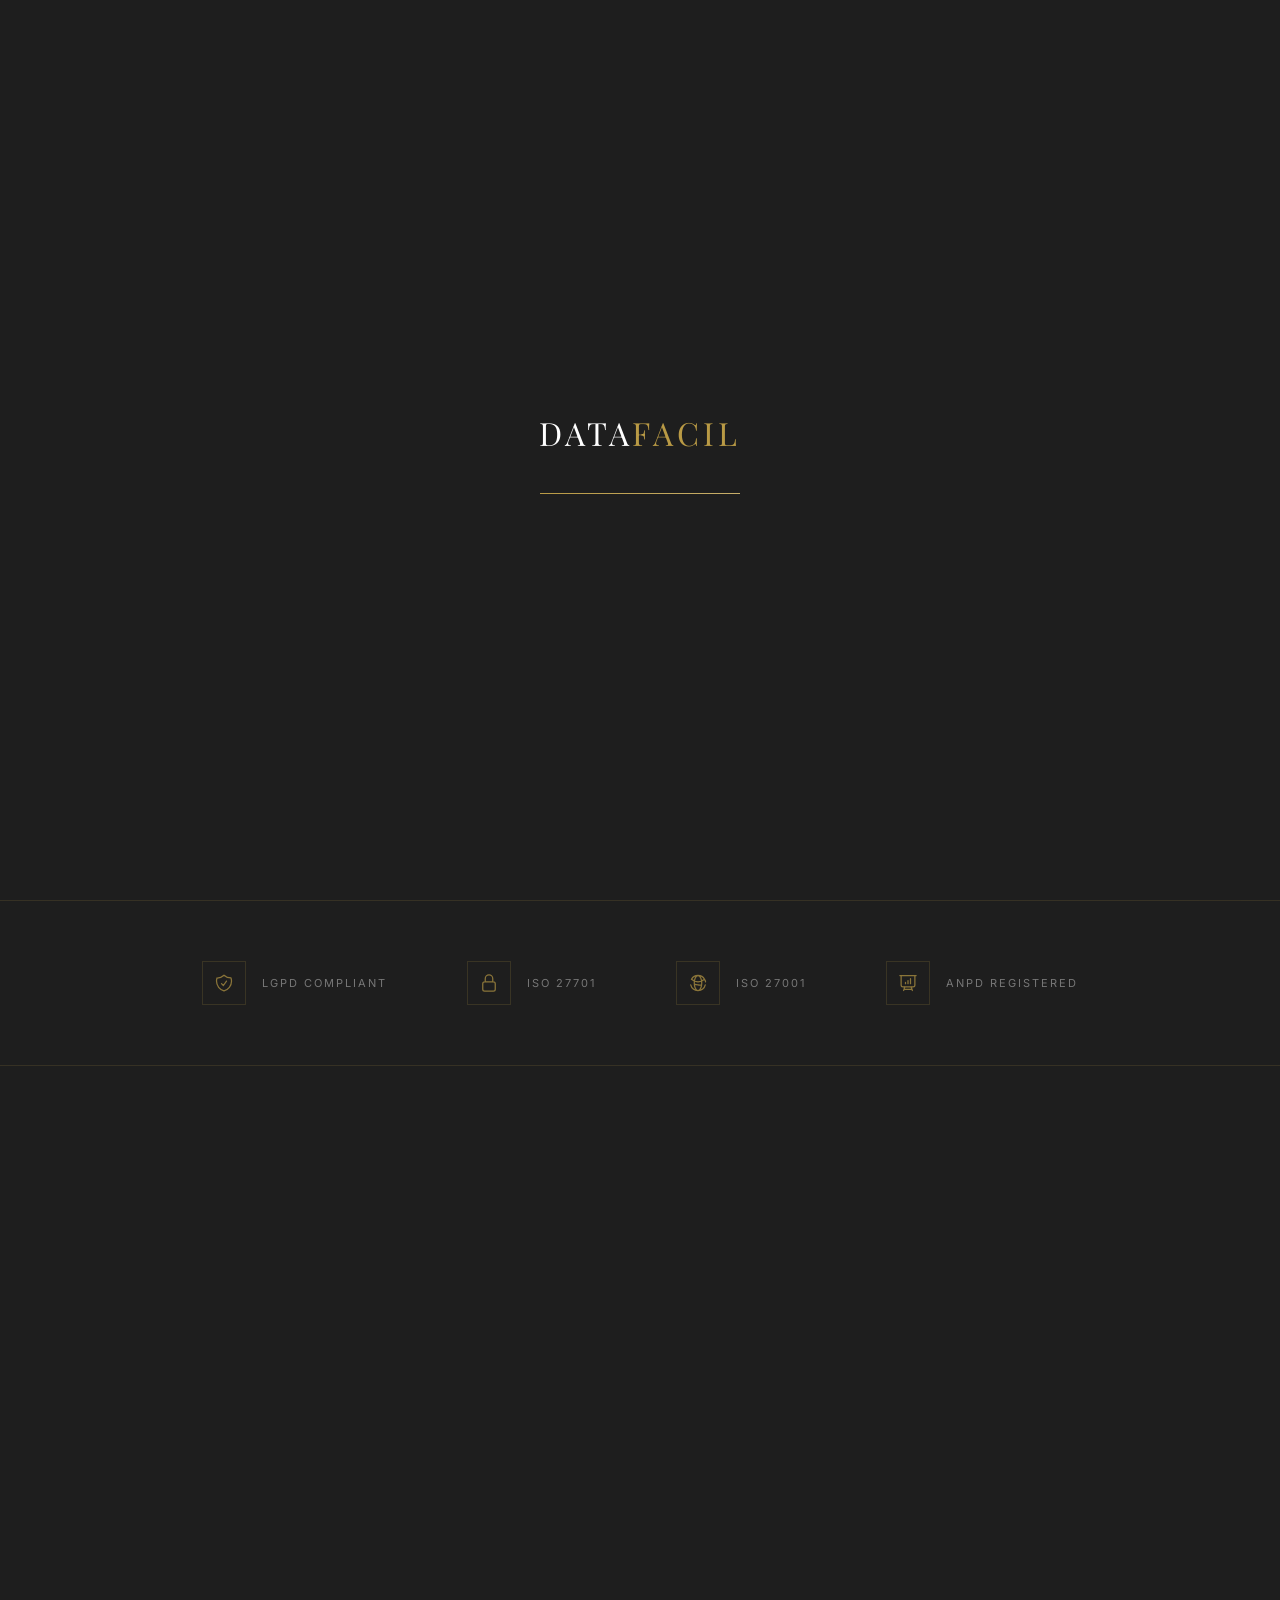
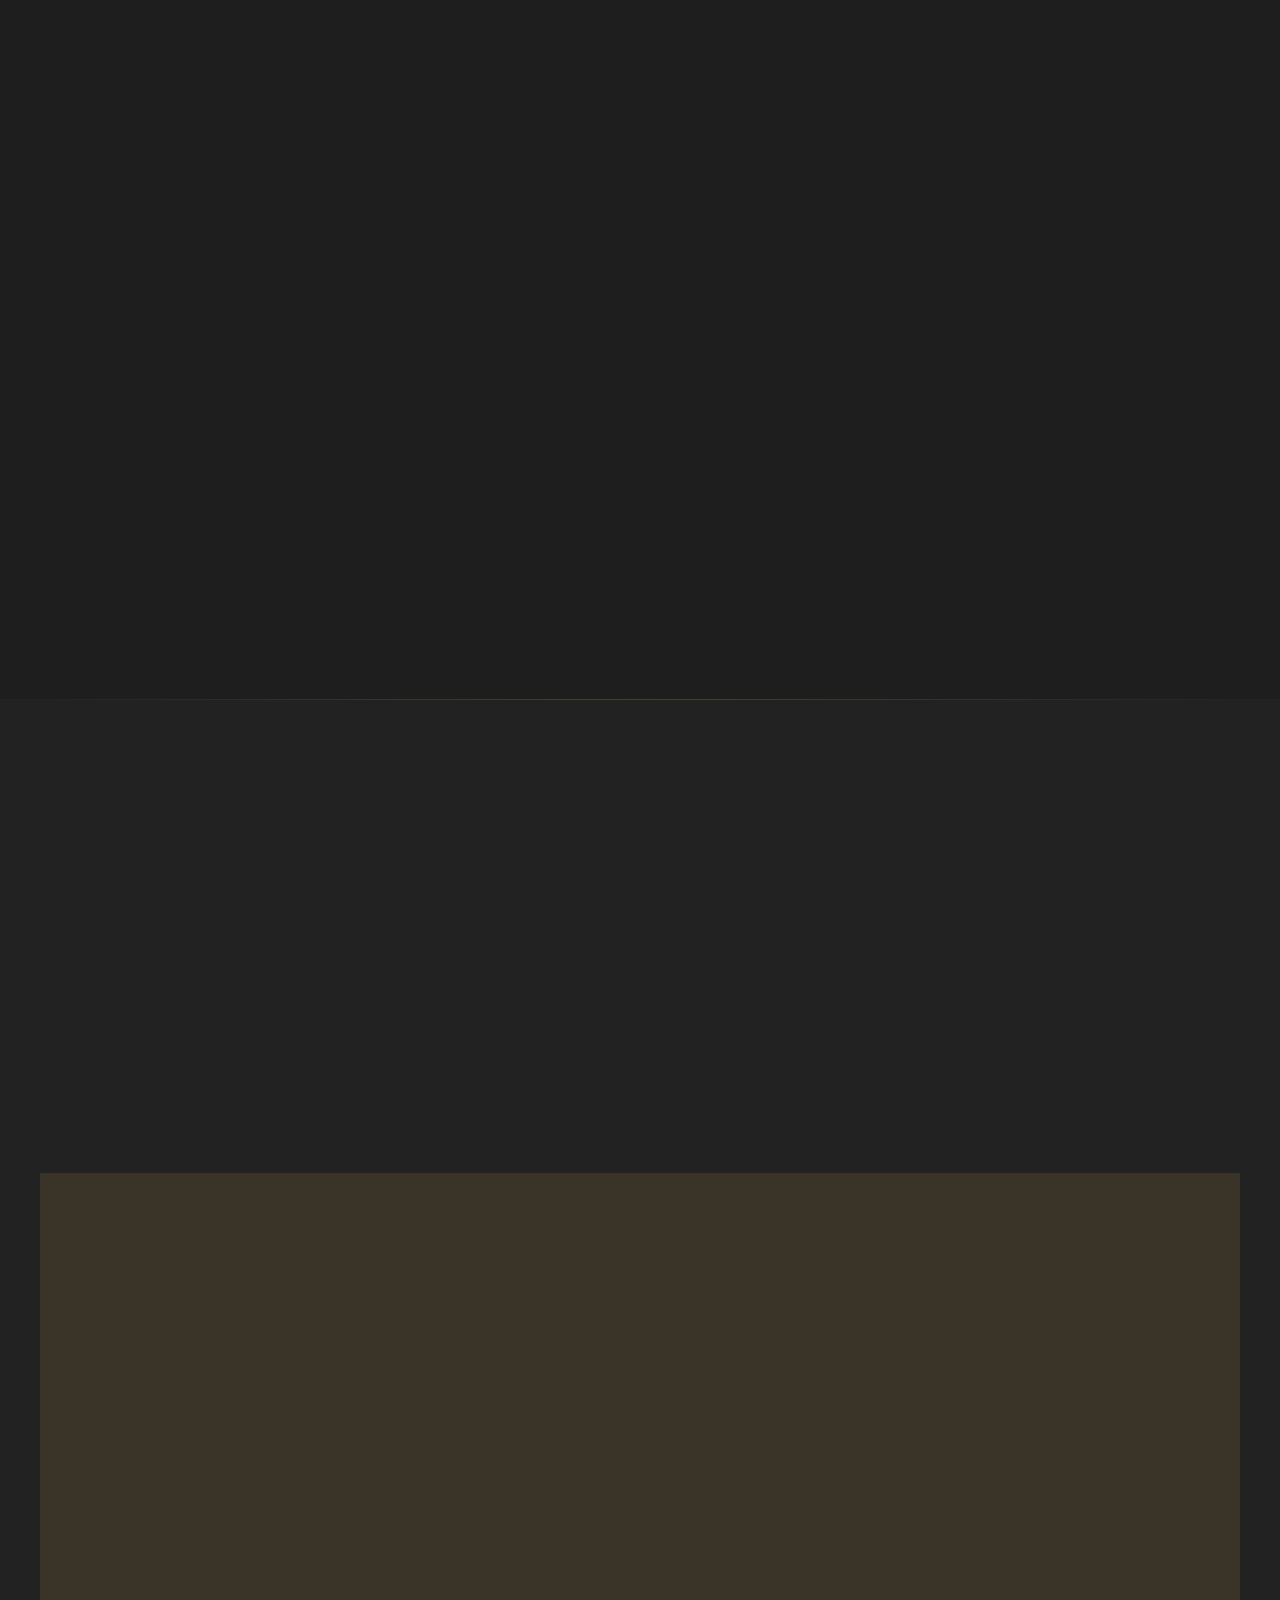
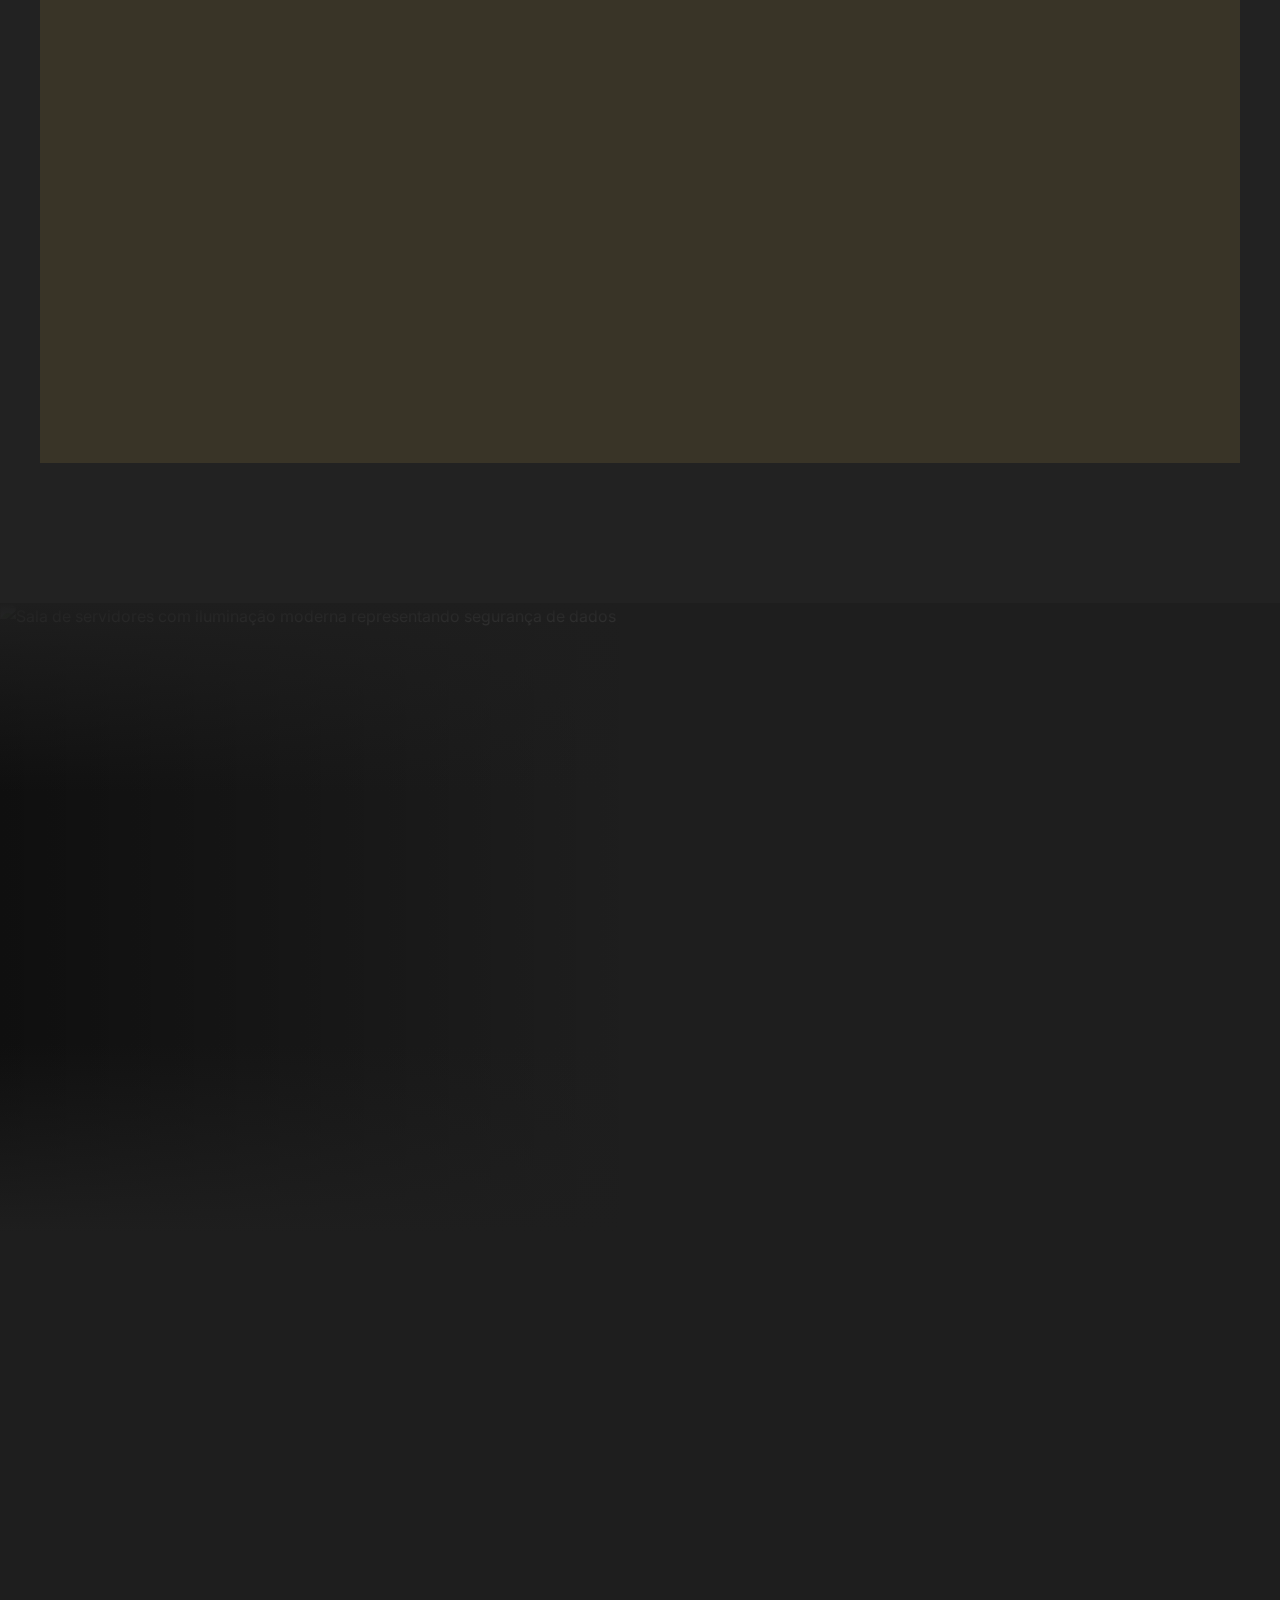
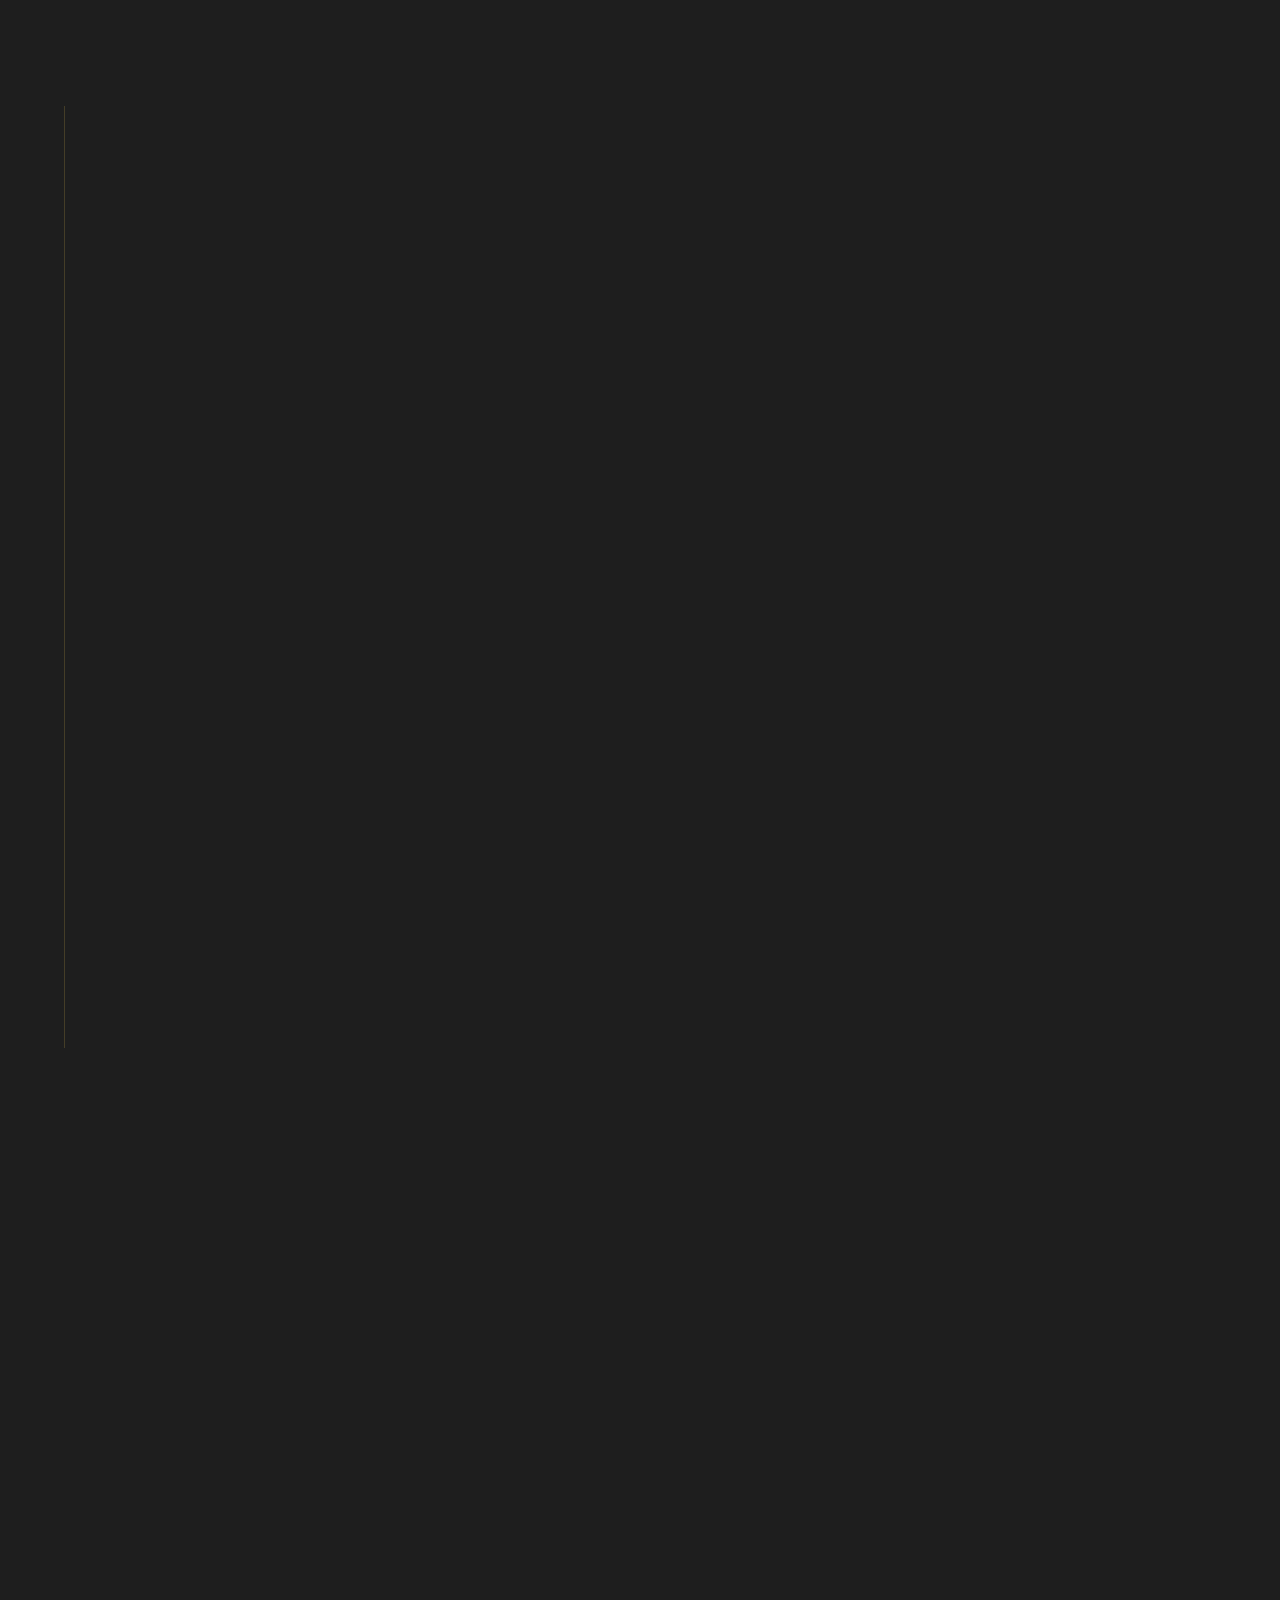
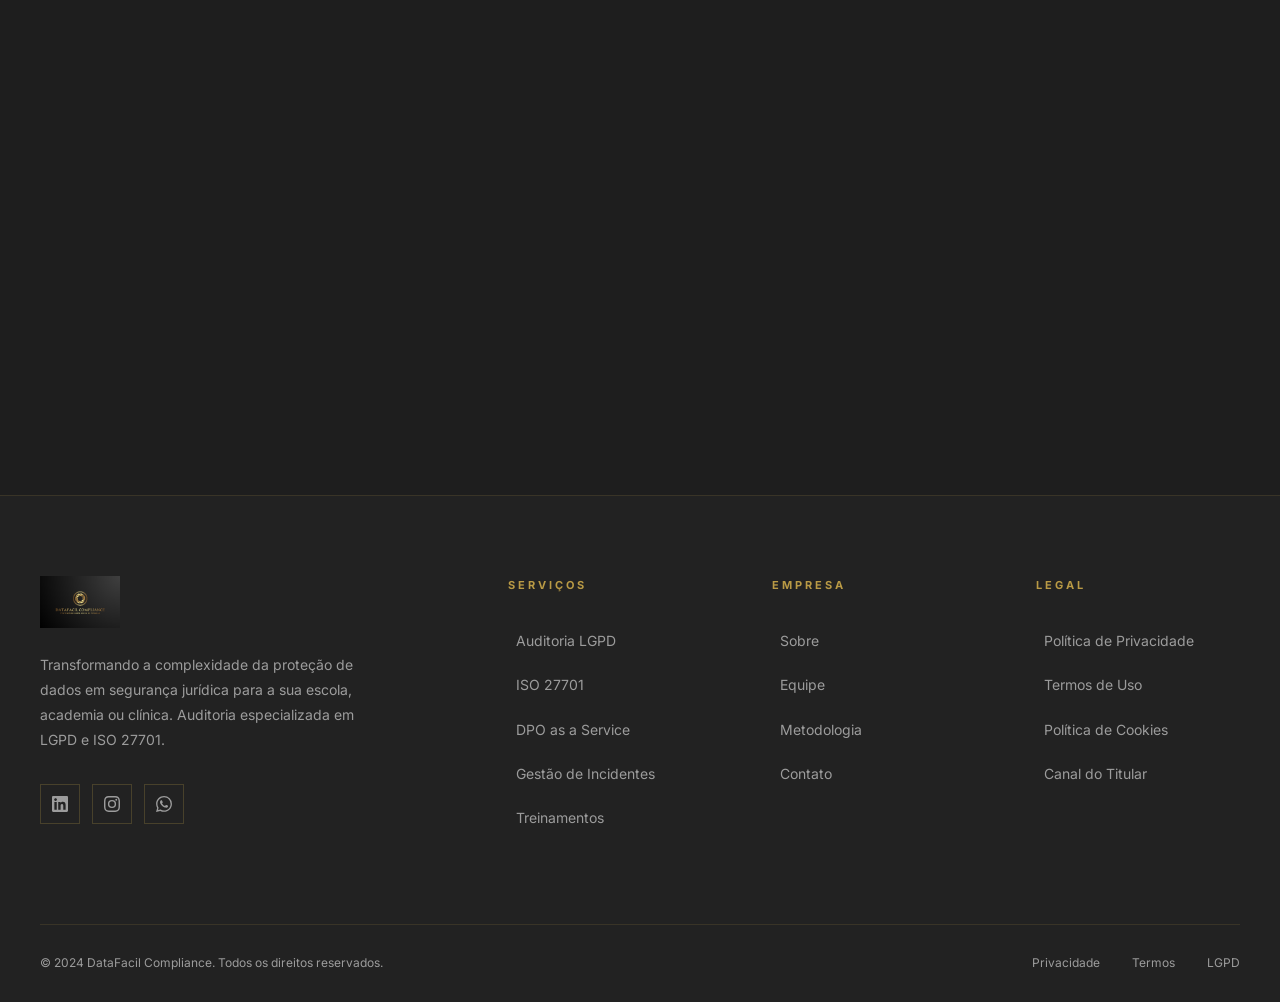
==== commit d80f8279: "Newsletter app implemented" ====
--- a/index.html
+++ b/index.html
@@ -636,6 +636,62 @@
             </div>
         </div>
     </section>
+    <!-- ═══════════════════════════════════════
+         NEWSLETTER SECTION
+    ═══════════════════════════════════════ -->
+    <section class="section newsletter-section" id="newsletter">
+        <div class="container">
+            <div class="newsletter-card reveal">
+                <div class="newsletter-grid">
+                    <div class="newsletter-content">
+                        <div class="section-label">Newsletter</div>
+                        <h2 class="heading-lg">Privacidade em <em class="text-italic">pauta</em></h2>
+                        <p class="body-lg">Receba semanalmente as notícias mais relevantes sobre LGPD, segurança da informação e conformidade direto no seu e-mail.</p>
+                        <ul class="newsletter-perks">
+                            <li>
+                                <svg xmlns="http://www.w3.org/2000/svg" fill="none" viewBox="0 0 24 24" stroke="currentColor" stroke-width="2">
+                                    <path stroke-linecap="round" stroke-linejoin="round" d="M5 13l4 4L19 7" />
+                                </svg>
+                                <span>15 notícias curadas por IA</span>
+                            </li>
+                            <li>
+                                <svg xmlns="http://www.w3.org/2000/svg" fill="none" viewBox="0 0 24 24" stroke="currentColor" stroke-width="2">
+                                    <path stroke-linecap="round" stroke-linejoin="round" d="M5 13l4 4L19 7" />
+                                </svg>
+                                <span>Resumos executivos</span>
+                            </li>
+                            <li>
+                                <svg xmlns="http://www.w3.org/2000/svg" fill="none" viewBox="0 0 24 24" stroke="currentColor" stroke-width="2">
+                                    <path stroke-linecap="round" stroke-linejoin="round" d="M5 13l4 4L19 7" />
+                                </svg>
+                                <span>Zero custo, 100% valor</span>
+                            </li>
+                        </ul>
+                    </div>
+                    <div class="newsletter-form-container">
+                        <form id="newsletterForm" class="newsletter-form">
+                            <div class="form-group">
+                                <label for="nlName">Nome (Opcional)</label>
+                                <input type="text" id="nlName" name="name" placeholder="Como quer ser chamado?">
+                            </div>
+                            <div class="form-group">
+                                <label for="nlEmail">E-mail</label>
+                                <input type="email" id="nlEmail" name="email" placeholder="seu@email.com" required>
+                            </div>
+                            <button type="submit" class="btn btn-primary w-full" id="nlSubmitBtn">
+                                <span>Inscrever-se agora</span>
+                                <svg xmlns="http://www.w3.org/2000/svg" width="18" height="18" fill="none" viewBox="0 0 24 24" stroke="currentColor" stroke-width="2">
+                                    <path stroke-linecap="round" stroke-linejoin="round" d="M13 7l5 5m0 0l-5 5m5-5H6" />
+                                </svg>
+                            </button>
+                            <div id="nlFormStatus" class="form-status"></div>
+                            <p class="form-note">Respeitamos sua privacidade. Desinscreva-se a qualquer momento.</p>
+                        </form>
+                    </div>
+                </div>
+            </div>
+        </div>
+    </section>
 
     <!-- ═══════════════════════════════════════
          FOOTER
@@ -704,7 +760,7 @@
     <a href="https://wa.me/5583988419003" target="_blank" rel="noopener noreferrer" class="whatsapp-float" aria-label="WhatsApp">
         <svg xmlns="http://www.w3.org/2000/svg" fill="currentColor" viewBox="0 0 24 24"><path d="M17.472 14.382c-.297-.149-1.758-.867-2.03-.967-.273-.099-.471-.148-.67.15-.197.297-.767.966-.94 1.164-.173.199-.347.223-.644.075-.297-.15-1.255-.463-2.39-1.475-.883-.788-1.48-1.761-1.653-2.059-.173-.297-.018-.458.13-.606.134-.133.298-.347.446-.52.149-.174.198-.298.298-.497.099-.198.05-.371-.025-.52-.075-.149-.669-1.612-.916-2.207-.242-.579-.487-.5-.669-.51-.173-.008-.371-.01-.57-.01-.198 0-.52.074-.792.372-.272.297-1.04 1.016-1.04 2.479 0 1.462 1.065 2.875 1.213 3.074.149.198 2.096 3.2 5.077 4.487.709.306 1.262.489 1.694.625.712.227 1.36.195 1.871.118.571-.085 1.758-.719 2.006-1.413.248-.694.248-1.289.173-1.413-.074-.124-.272-.198-.57-.347m-5.421 7.403h-.004a9.87 9.87 0 01-5.031-1.378l-.361-.214-3.741.982.998-3.648-.235-.374a9.86 9.86 0 01-1.51-5.26c.001-5.45 4.436-9.884 9.888-9.884 2.64 0 5.122 1.03 6.988 2.898a9.825 9.825 0 012.893 6.994c-.003 5.45-4.437 9.884-9.885 9.884m8.413-18.297A11.815 11.815 0 0012.05 0C5.495 0 .16 5.335.157 11.892c0 2.096.547 4.142 1.588 5.945L.057 24l6.305-1.654a11.882 11.882 0 005.683 1.448h.005c6.554 0 11.89-5.335 11.893-11.893a11.821 11.821 0 00-3.48-8.413z"/></svg>
     </a>
-
-    <script src="./public/js/script.js"></script>
+    <script src="https://unpkg.com/@supabase/supabase-js@2"></script>
+    <script type="module" src="./public/js/script.js"></script>
 </body>
 </html>
--- a/public/css/styles.css
+++ b/public/css/styles.css
@@ -1921,3 +1921,133 @@
     opacity: 1;
     transform: translateY(-5px);
 }
+
+/* ═══════════════════════════════════════════
+   NEWSLETTER SECTION
+   ═══════════════════════════════════════════ */
+.newsletter-section {
+    padding-bottom: 100px;
+}
+
+.newsletter-card {
+    background: linear-gradient(135deg, rgba(30, 30, 30, 0.8), rgba(20, 20, 20, 0.9));
+    border: 1px solid var(--border-light);
+    border-radius: 4px;
+    padding: 80px;
+    position: relative;
+    overflow: hidden;
+    backdrop-filter: blur(20px);
+}
+
+.newsletter-card::before {
+    content: "";
+    position: absolute;
+    top: -50%;
+    right: -20%;
+    width: 600px;
+    height: 600px;
+    background: radial-gradient(circle, rgba(185, 154, 69, 0.03) 0%, transparent 70%);
+    pointer-events: none;
+}
+
+.newsletter-grid {
+    display: grid;
+    grid-template-columns: 1.2fr 0.8fr;
+    gap: 80px;
+    align-items: center;
+    position: relative;
+    z-index: 2;
+}
+
+.newsletter-perks {
+    list-style: none;
+    margin-top: 40px;
+    display: flex;
+    flex-direction: column;
+    gap: 20px;
+}
+
+.newsletter-perks li {
+    display: flex;
+    align-items: center;
+    gap: 16px;
+    font-size: 16px;
+    color: var(--white);
+}
+
+.newsletter-perks li svg {
+    width: 20px;
+    height: 20px;
+    color: var(--gold);
+    flex-shrink: 0;
+}
+
+.newsletter-form-container {
+    background: rgba(0, 0, 0, 0.3);
+    padding: 40px;
+    border: 1px solid var(--border-light);
+    border-radius: 4px;
+}
+
+.newsletter-form {
+    display: flex;
+    flex-direction: column;
+    gap: 24px;
+}
+
+.newsletter-form .form-group {
+    display: flex;
+    flex-direction: column;
+    gap: 10px;
+}
+
+.newsletter-form label {
+    font-size: 12px;
+    letter-spacing: 1px;
+    text-transform: uppercase;
+    color: var(--text-muted);
+}
+
+.newsletter-form input {
+    background: rgba(255, 255, 255, 0.03);
+    border: 1px solid var(--border-light);
+    padding: 16px;
+    color: var(--white);
+    font-family: var(--font-body);
+    font-size: 15px;
+    width: 100%;
+    transition: all 0.3s;
+}
+
+.newsletter-form input:focus {
+    outline: none;
+    border-color: var(--gold);
+    background: rgba(185, 154, 69, 0.05);
+}
+
+.newsletter-form .form-note {
+    font-size: 12px;
+    color: var(--text-muted);
+    text-align: center;
+    margin-top: 8px;
+}
+
+.w-full {
+    width: 100%;
+}
+
+@media (max-width: 1024px) {
+    .newsletter-card {
+        padding: 60px 40px;
+    }
+    .newsletter-grid {
+        grid-template-columns: 1fr;
+        gap: 60px;
+    }
+}
+
+@media (max-width: 768px) {
+    .newsletter-card {
+        padding: 40px 24px;
+    }
+}
